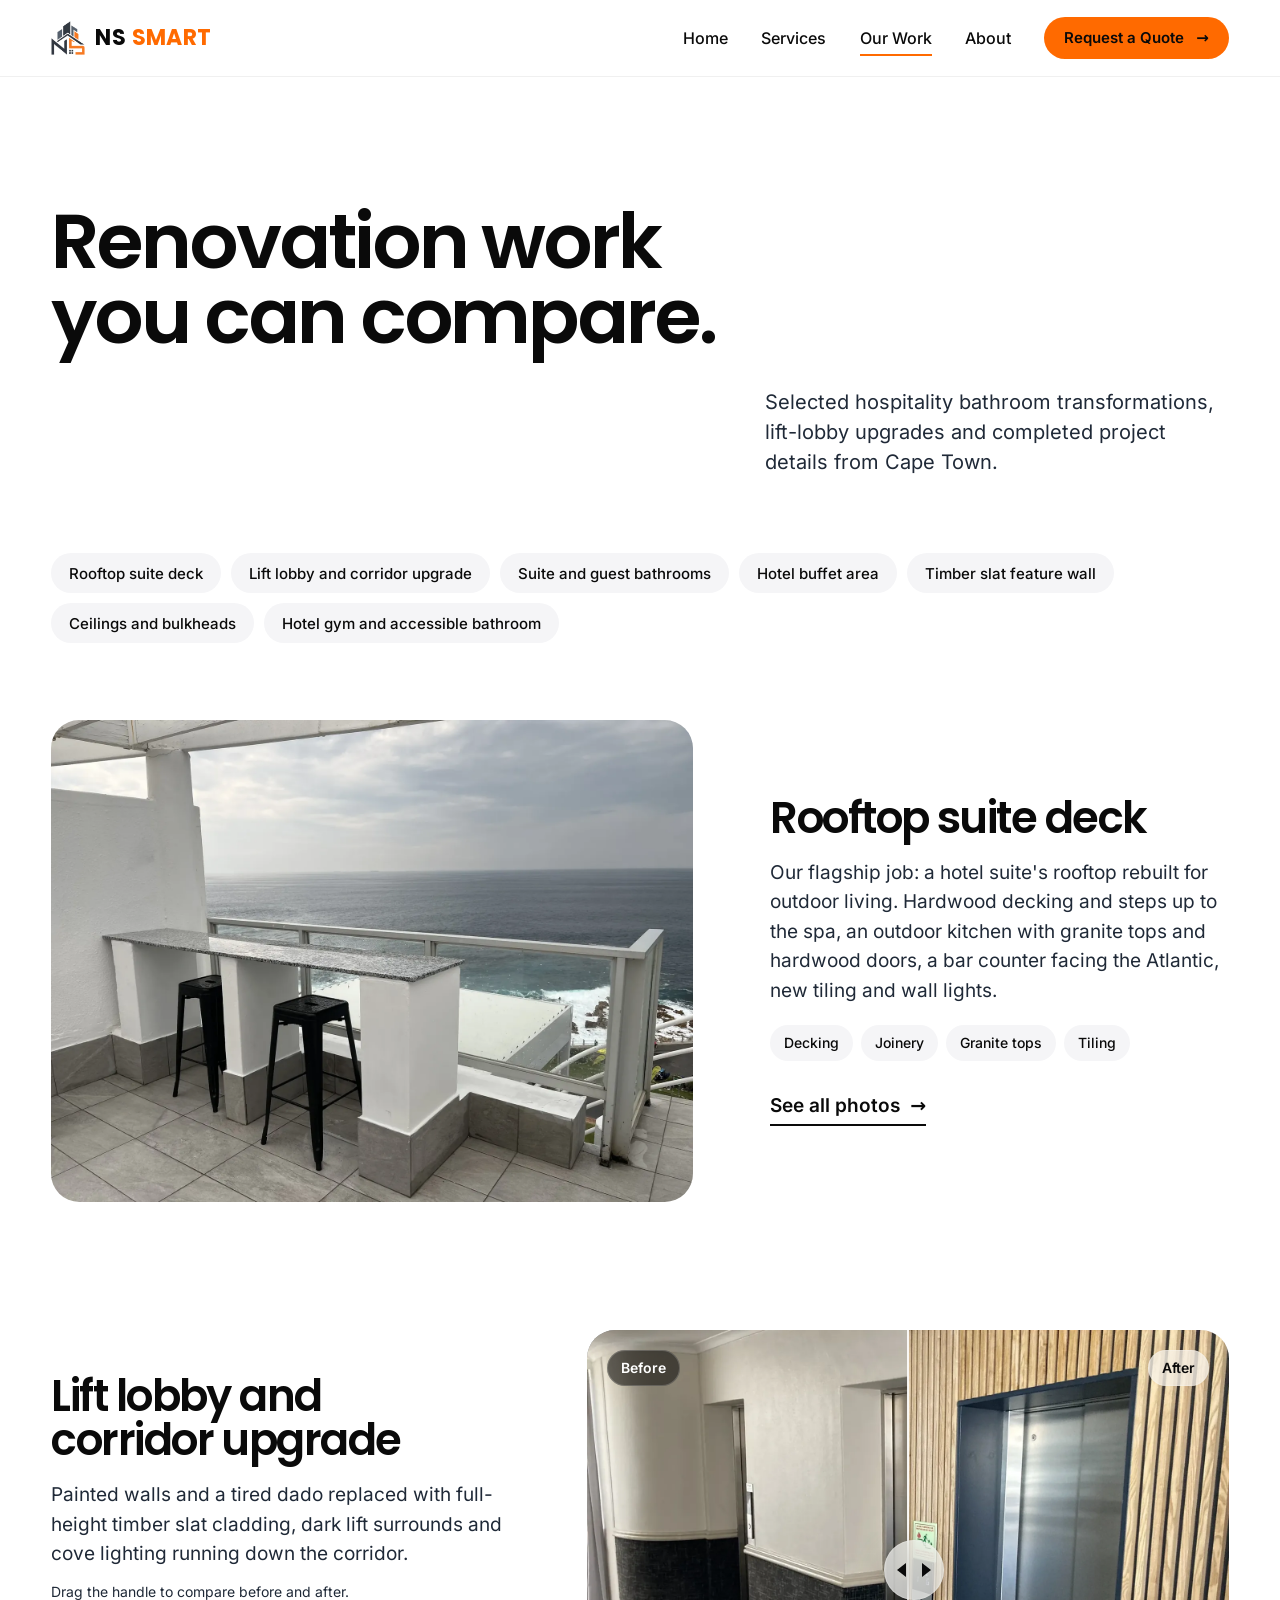
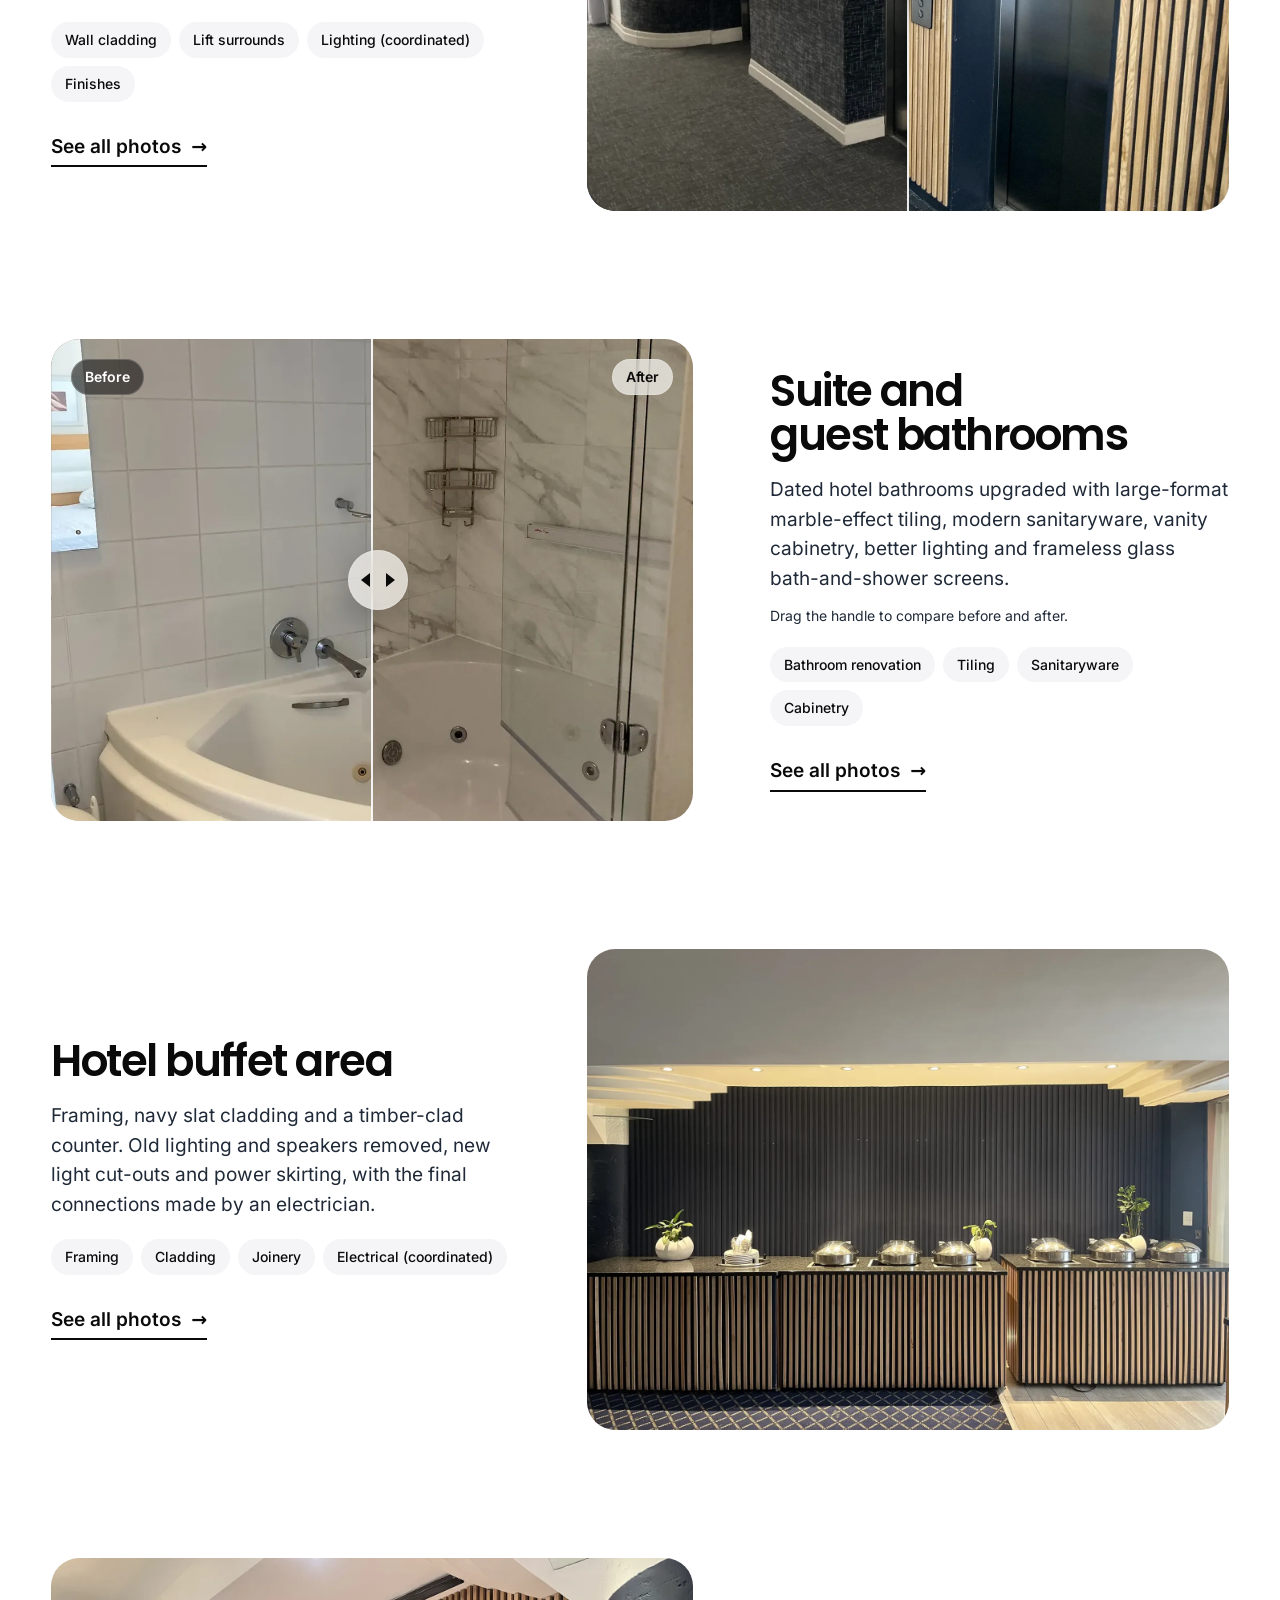
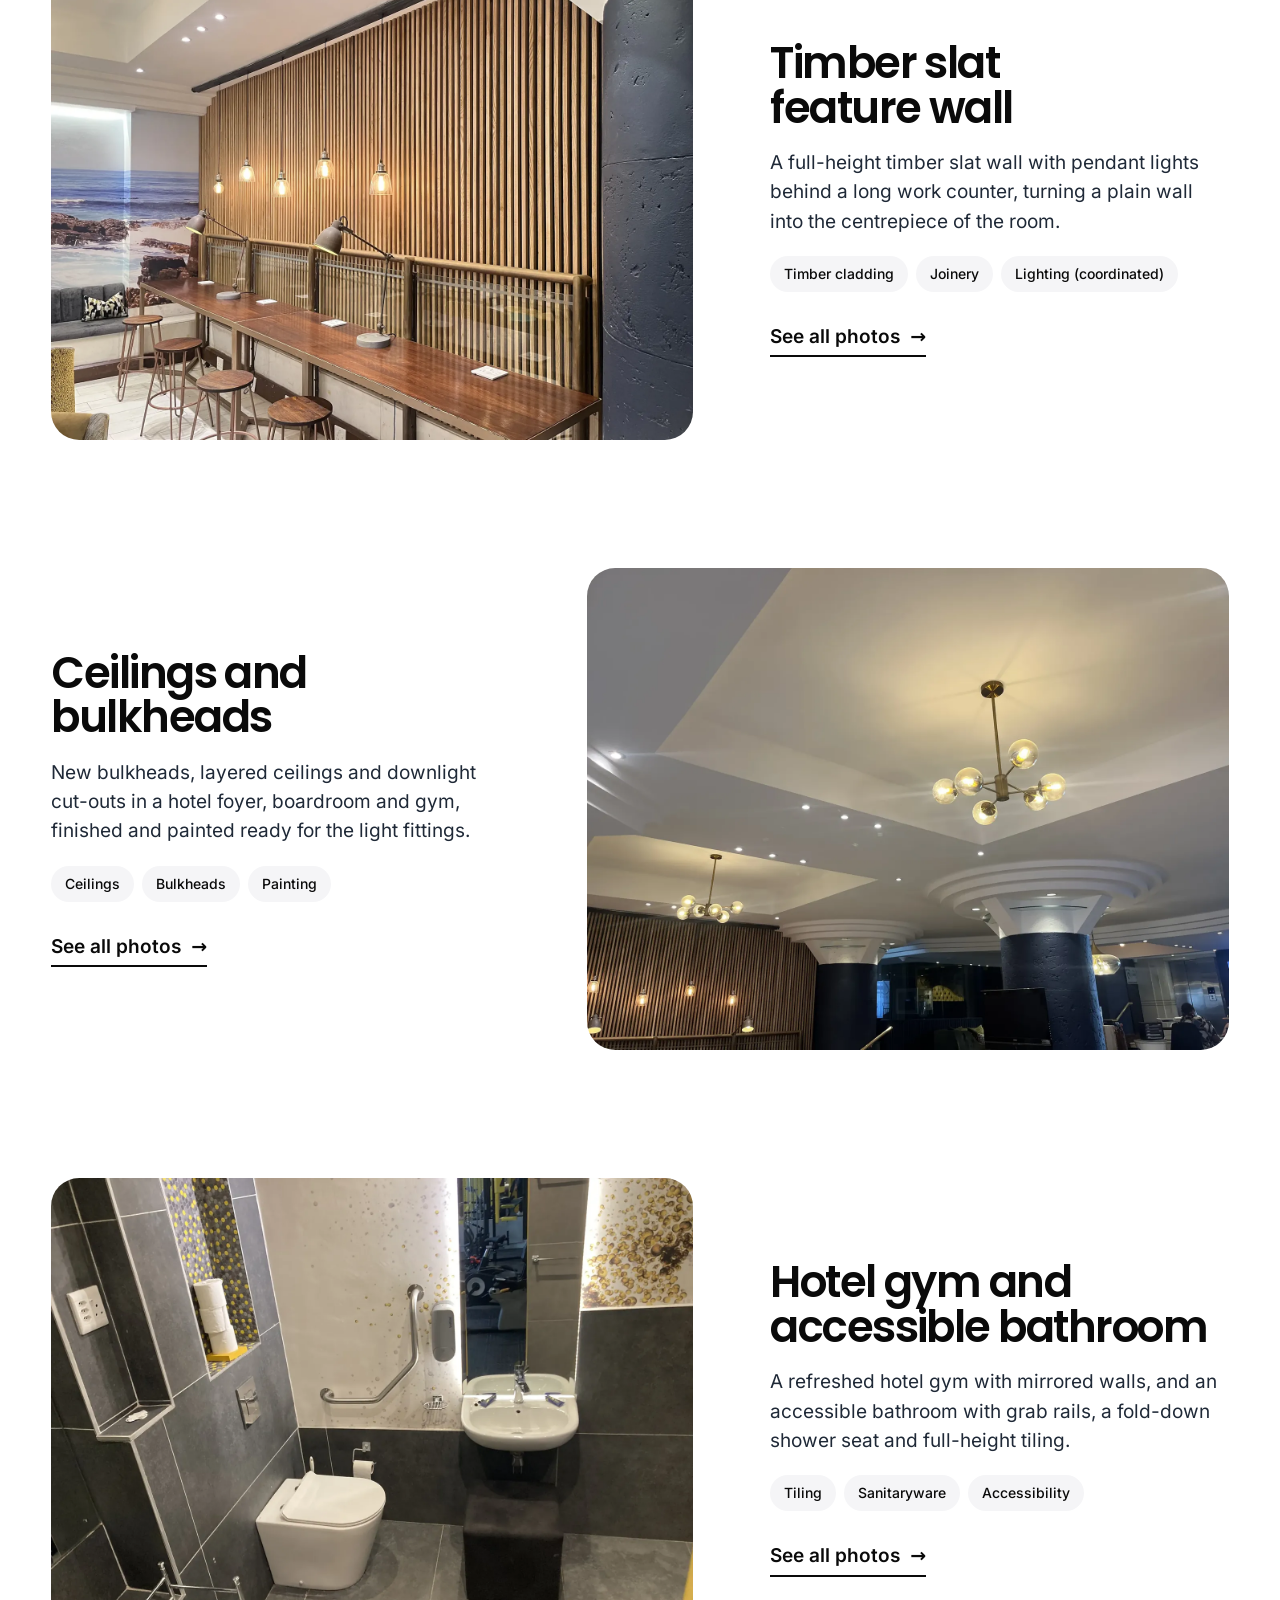
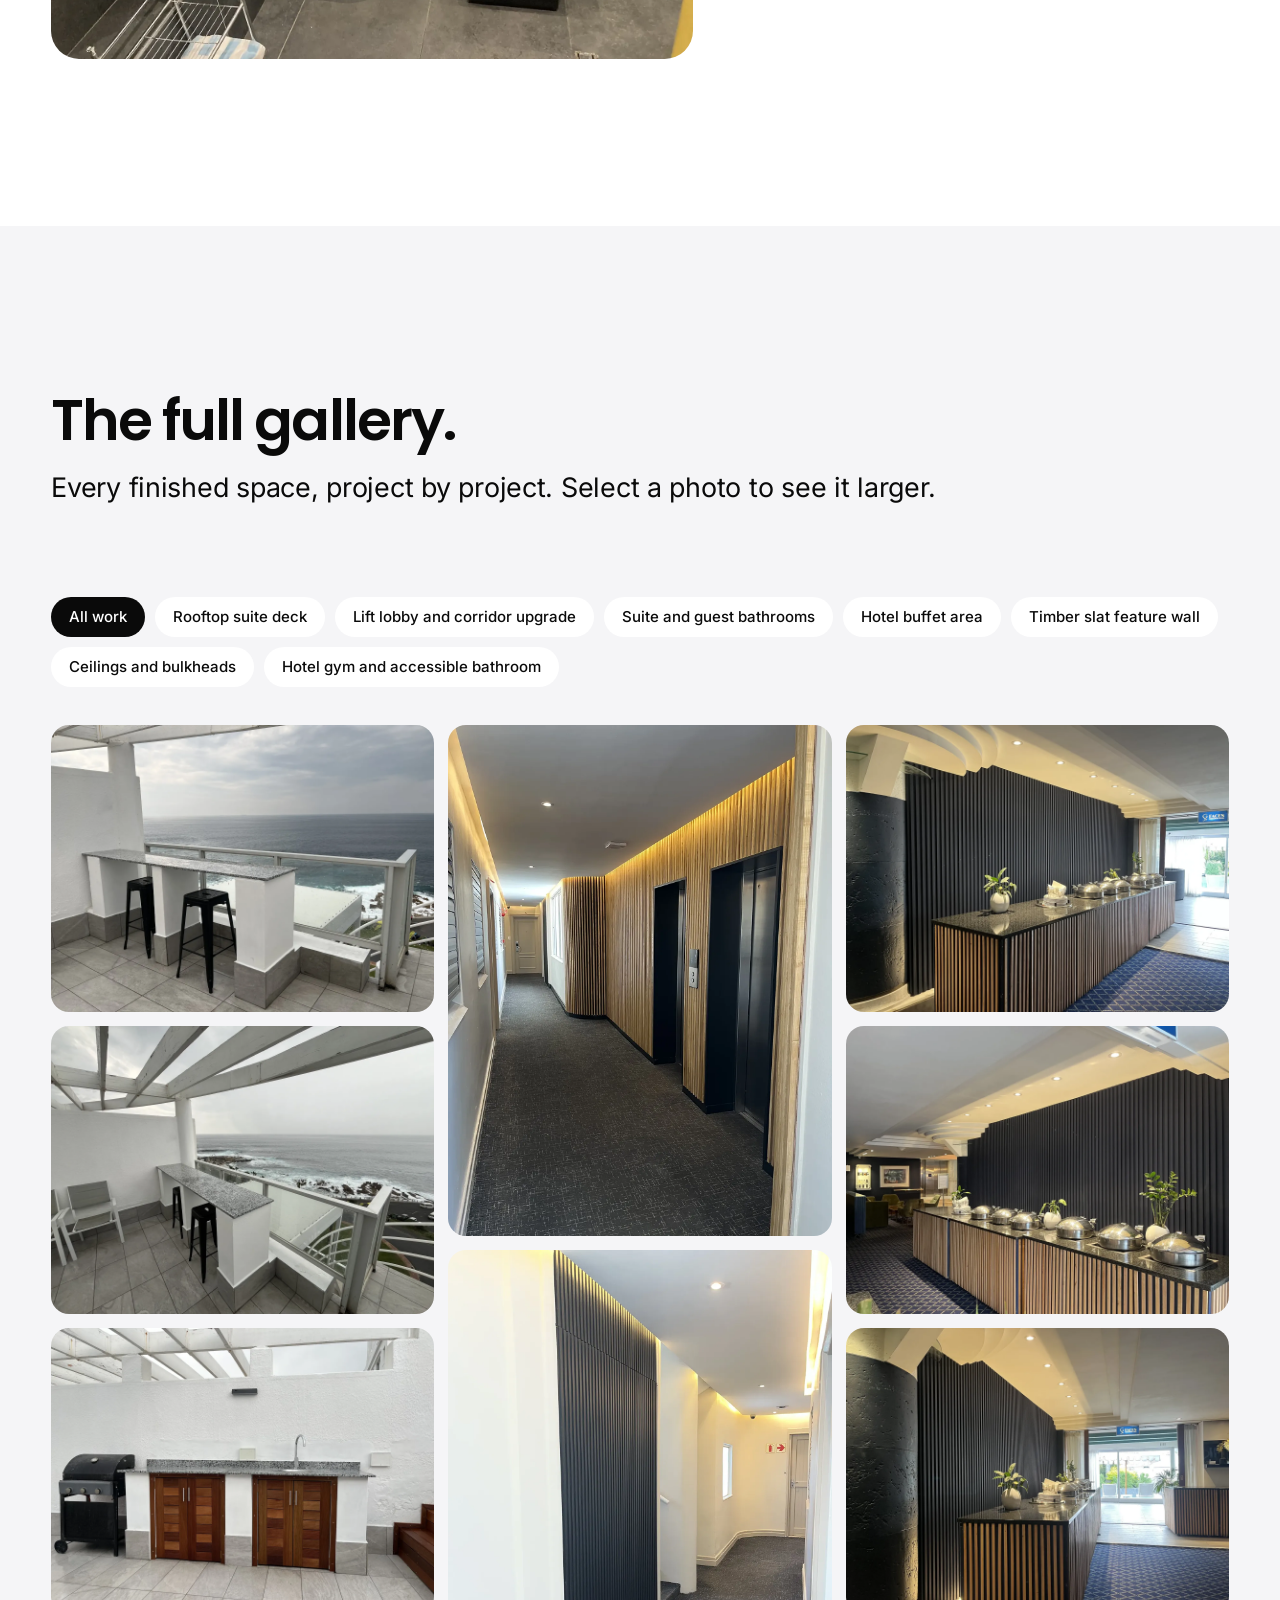
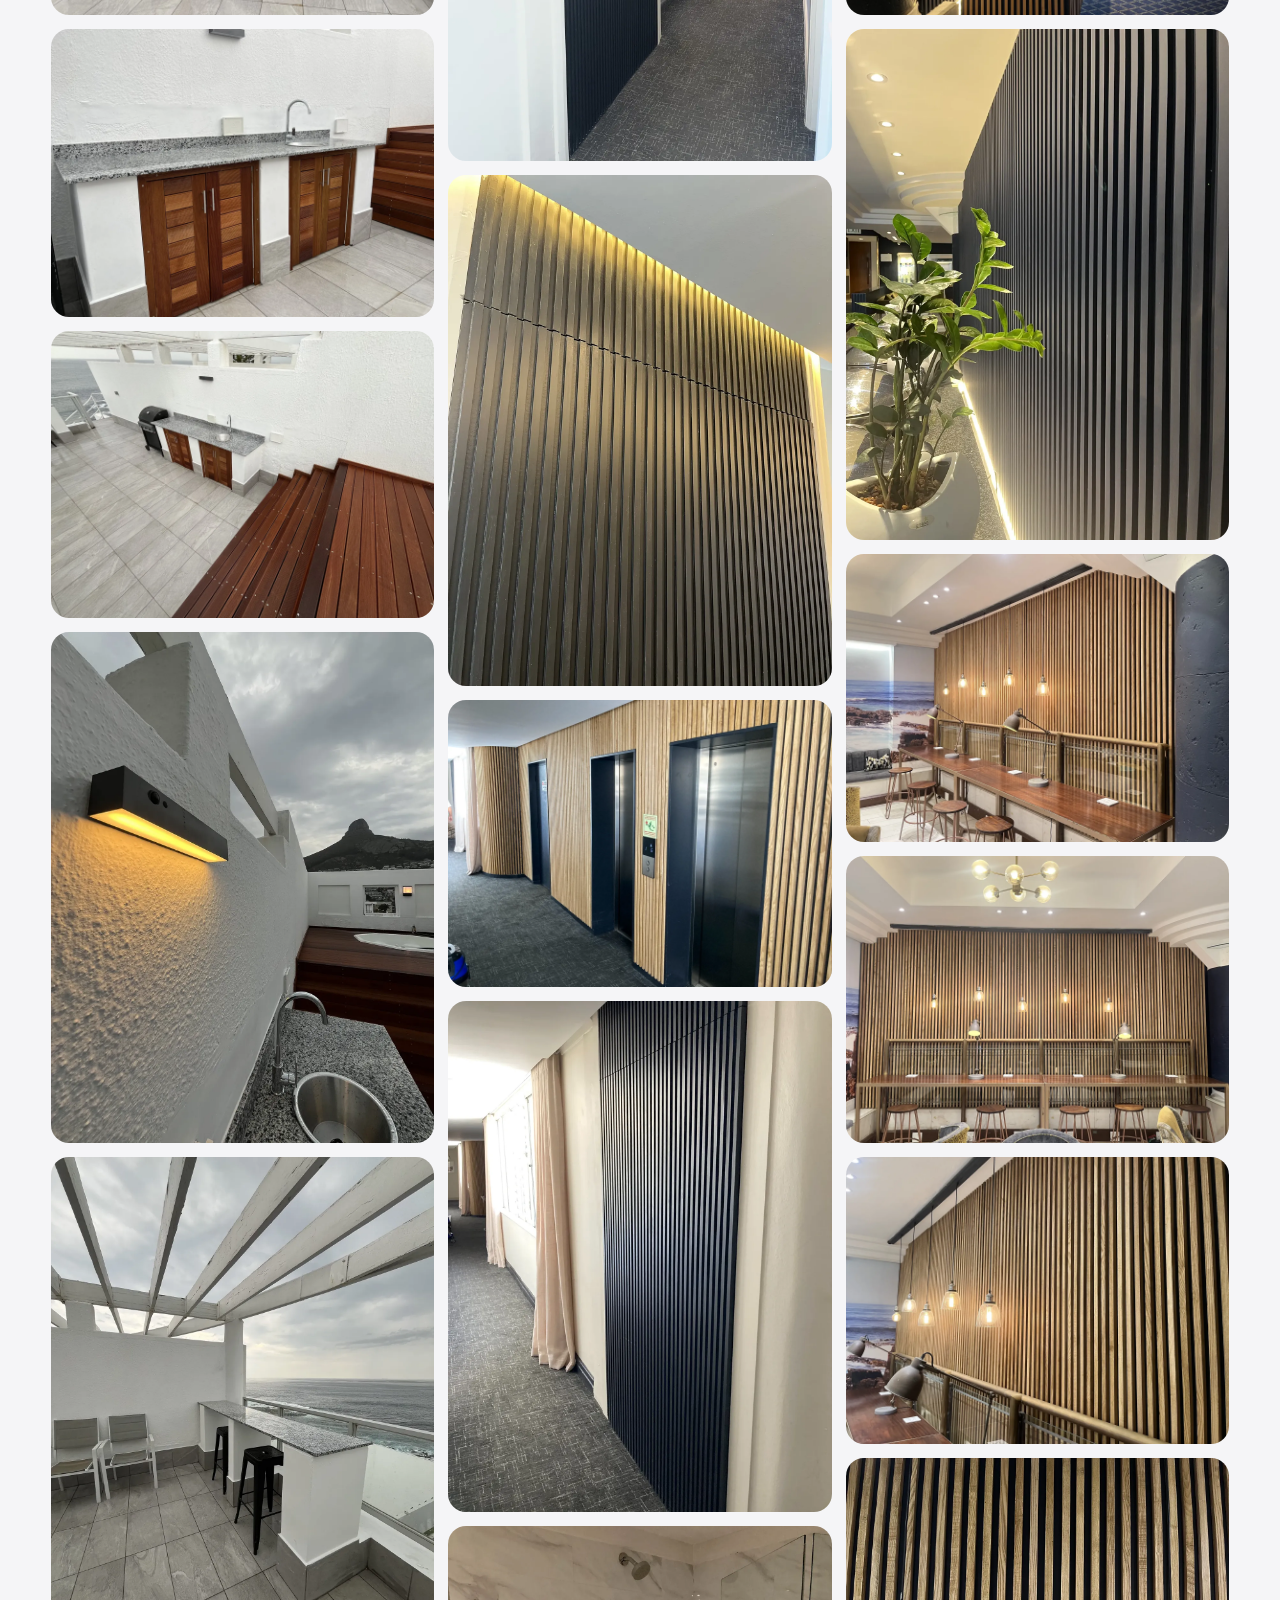
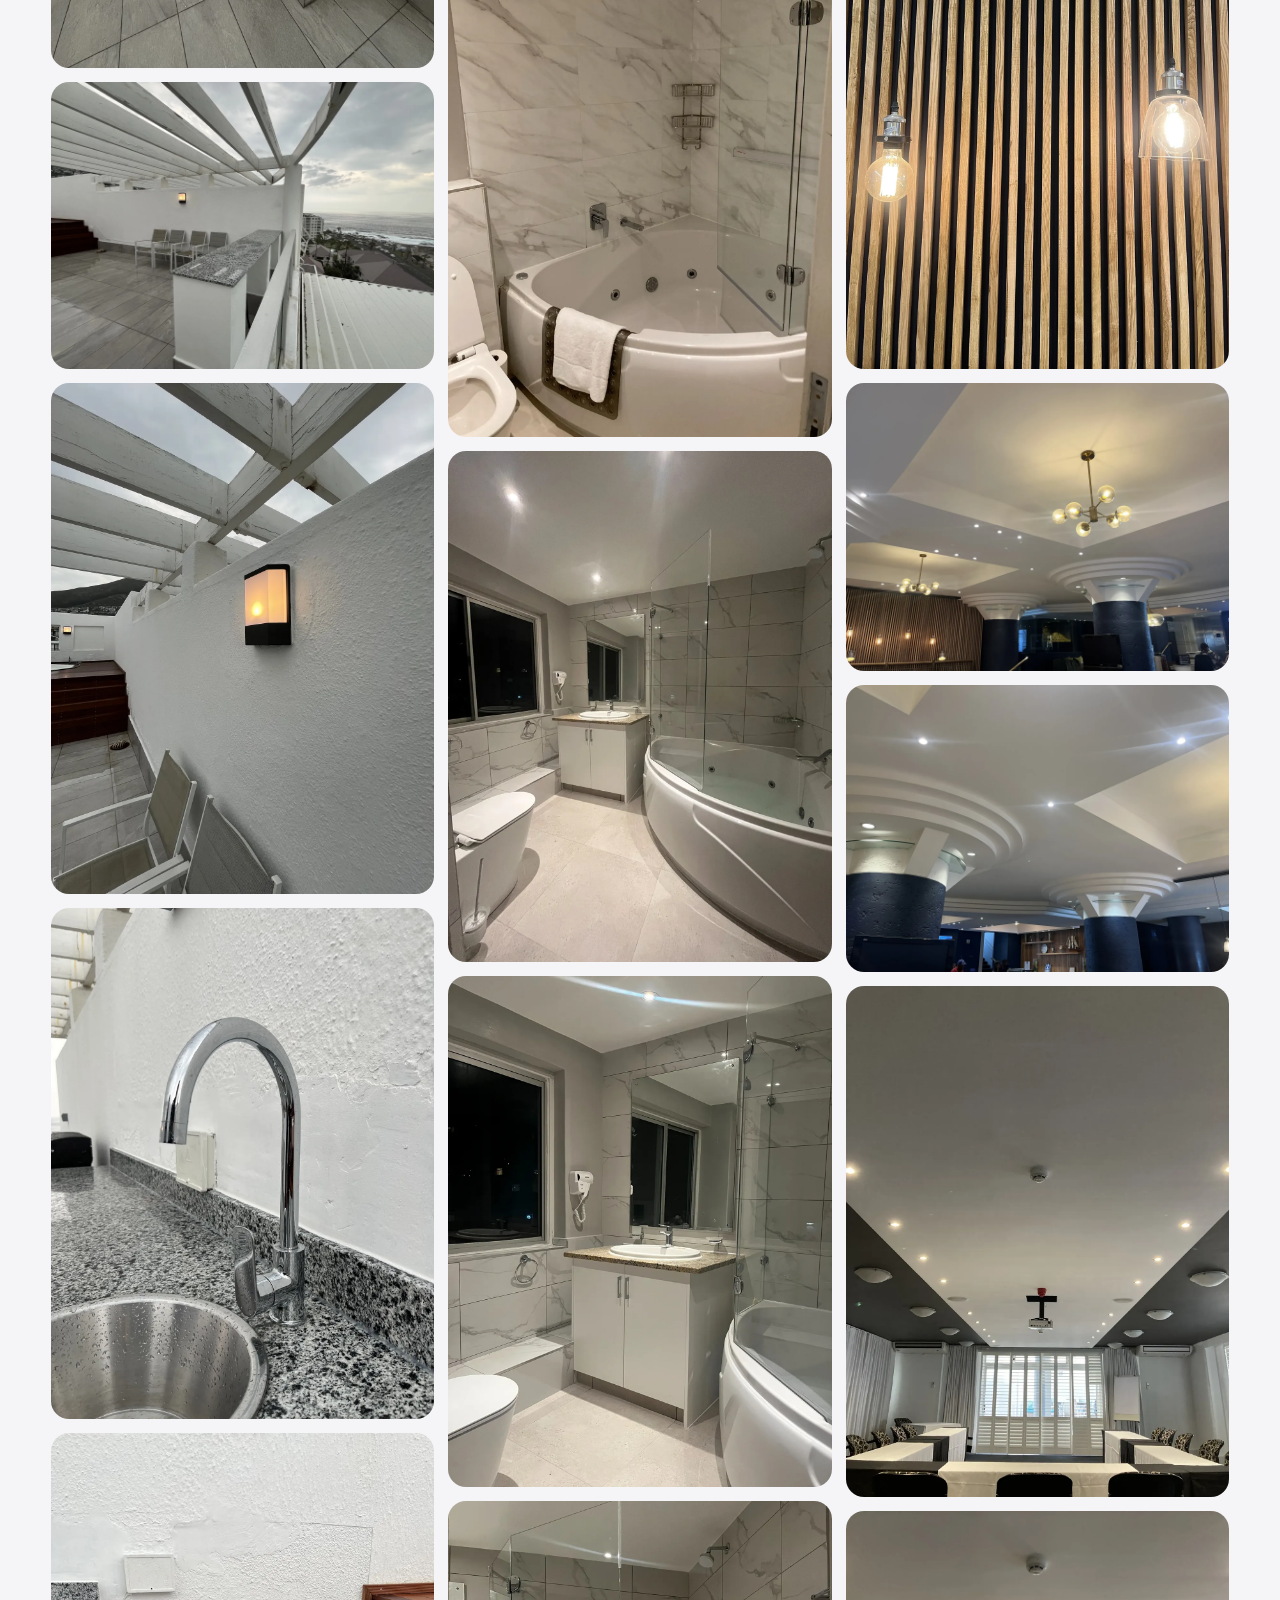
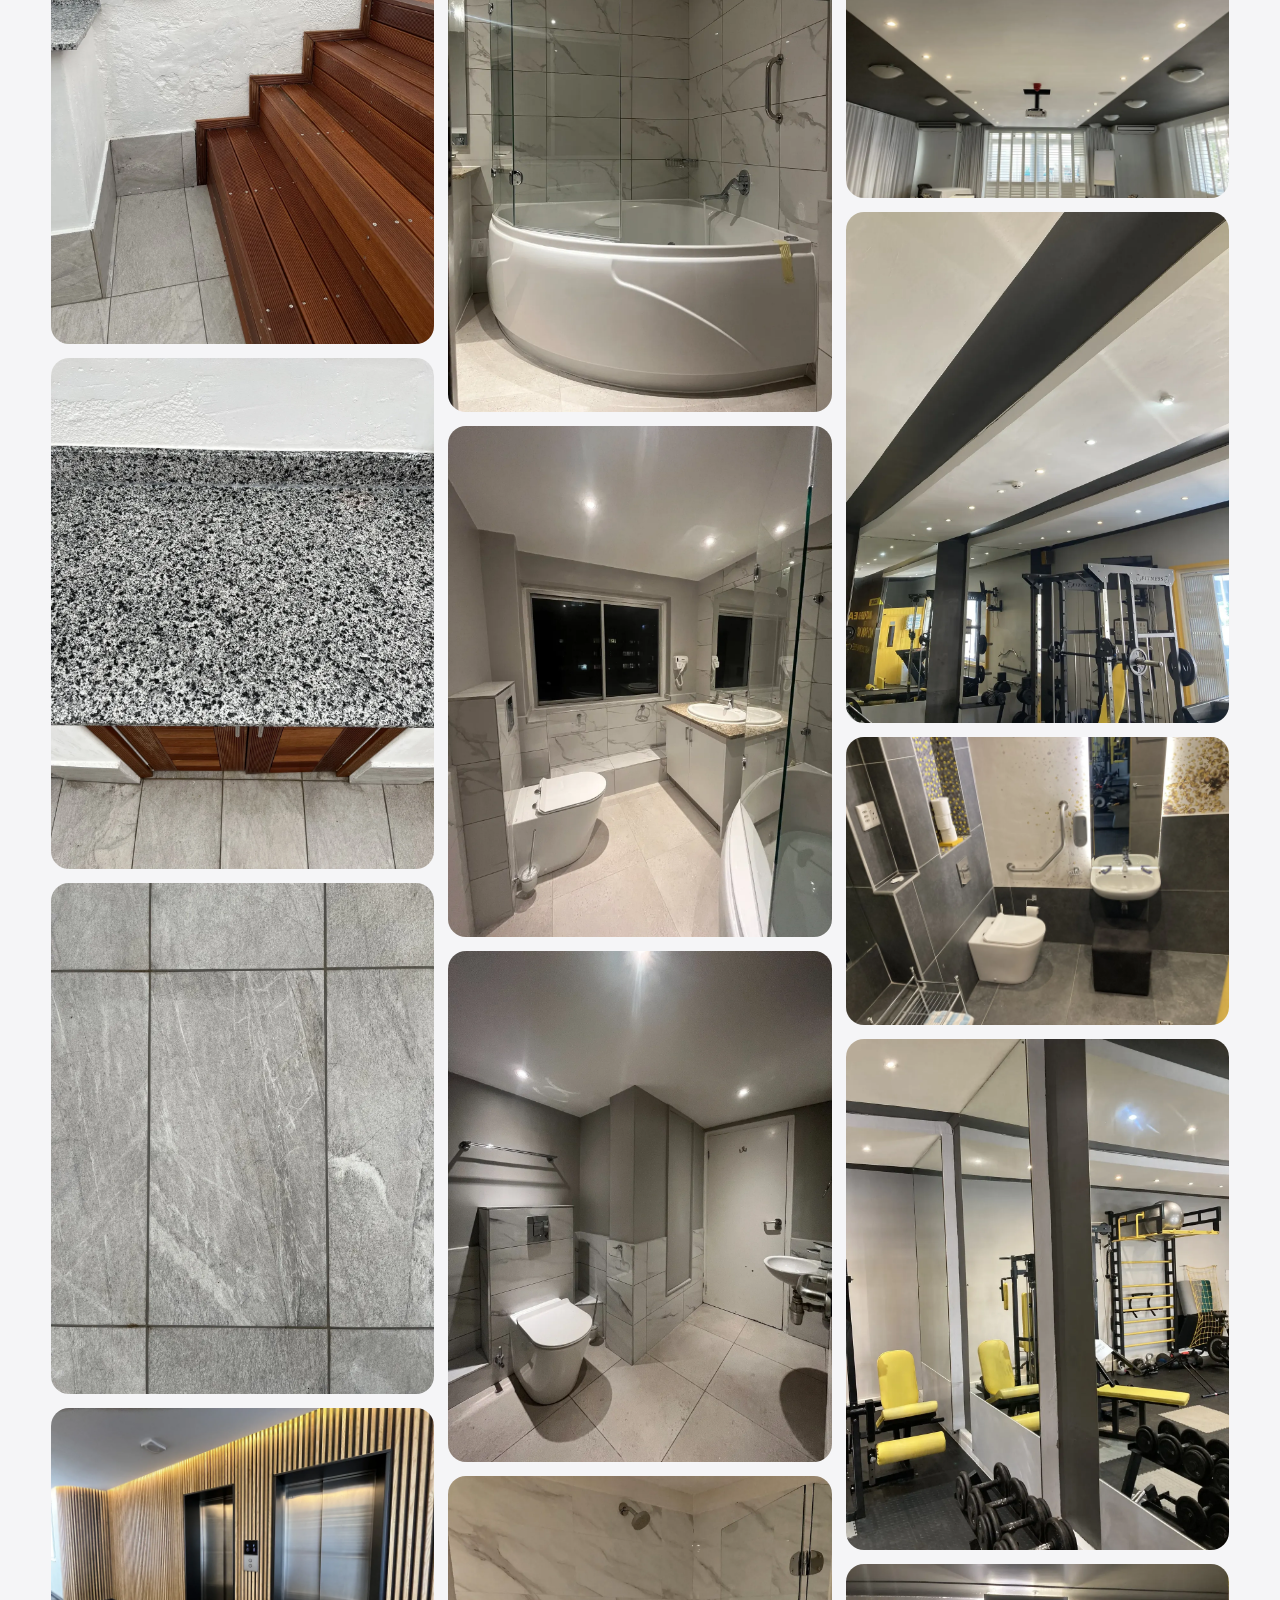
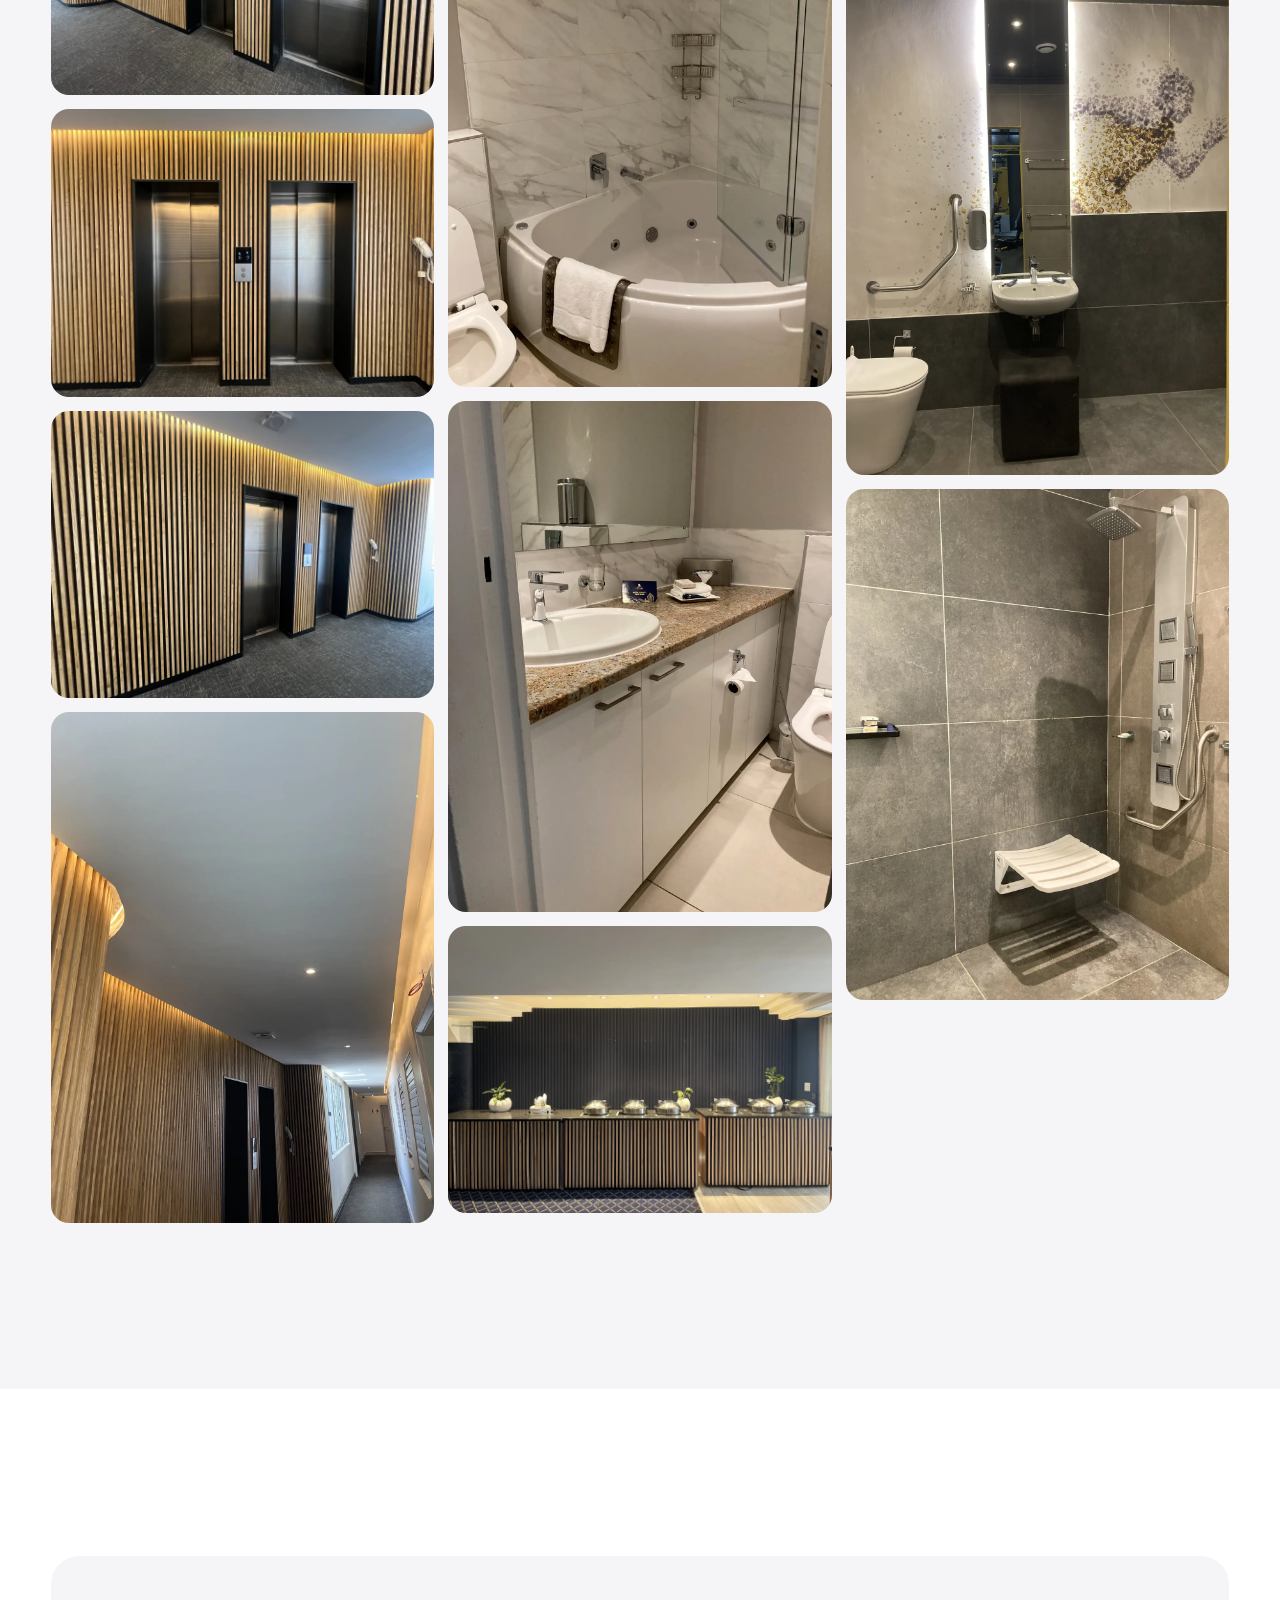
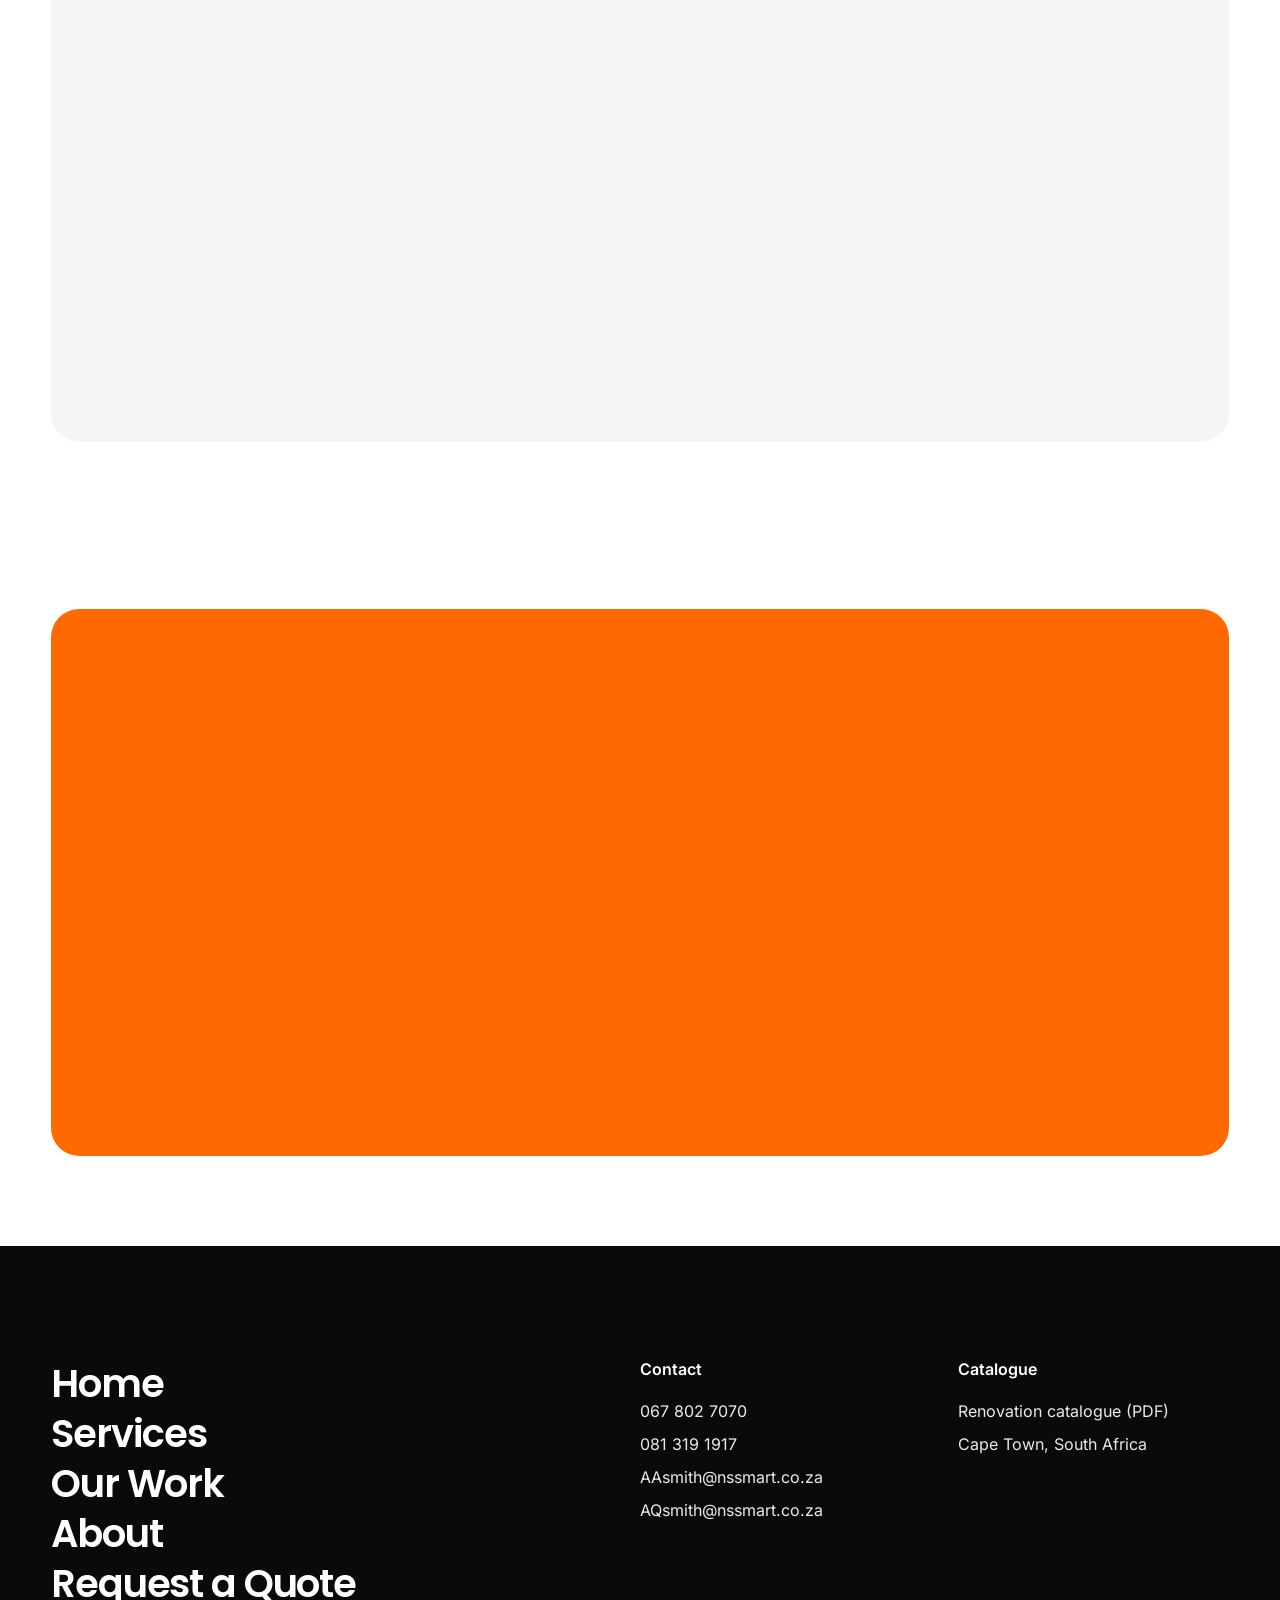
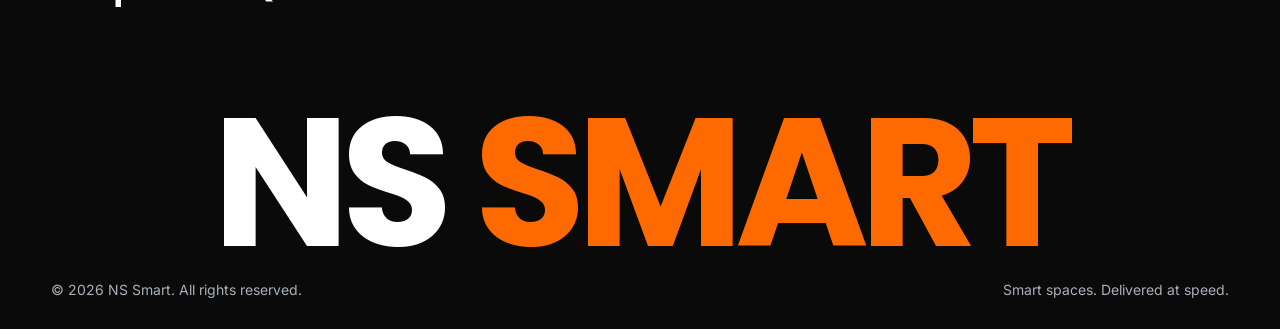
==== projects.html @ b7a70a0b "Redesign the site's visual layer (light, glassy, premium) Start from the live nssmart.co.za files an" ====
<!DOCTYPE html>
<html lang="en">
<head>
  <meta charset="UTF-8">
  <meta name="viewport" content="width=device-width, initial-scale=1.0">
  <meta name="description" content="View selected NS Smart hospitality renovation projects in Cape Town, including bathroom before-and-after transformations and hotel common-area upgrades.">
  <meta name="robots" content="index, follow, max-image-preview:large">
  <title>Our Renovation Work | NS Smart Cape Town</title>
  <link rel="canonical" href="https://nssmart.co.za/projects.html">
  <link rel="icon" type="image/png" href="/favicon.png">
  <link rel="apple-touch-icon" href="/favicon.png">
  <meta property="og:type" content="website">
  <meta property="og:site_name" content="NS Smart">
  <meta property="og:title" content="Our Renovation Work | NS Smart Cape Town">
  <meta property="og:description" content="View selected NS Smart hospitality renovation projects in Cape Town, including bathroom before-and-after transformations and hotel common-area upgrades.">
  <meta property="og:url" content="https://nssmart.co.za/projects.html">
  <meta property="og:image" content="https://nssmart.co.za/assets/images/projects/bathroom-gallery/completed-05.webp">
  <meta name="theme-color" content="#0A0A0A">

  <!-- Fonts load early so headings do not jump -->
  <link rel="preload" href="assets/fonts/poppins-600.woff2" as="font" type="font/woff2" crossorigin>
  <link rel="preload" href="assets/fonts/inter-variable.woff2" as="font" type="font/woff2" crossorigin>

  <!-- Stylesheets: shared first, then this page's own -->
  <link rel="stylesheet" href="assets/css/base.css">
  <link rel="stylesheet" href="assets/css/layout.css">
  <link rel="stylesheet" href="assets/css/components.css">
  <link rel="stylesheet" href="assets/css/pages/projects.css">
</head>
<body>
<a class="skip-link" href="#main-content">Skip to main content</a>

<!-- ===================== Site header and navigation ===================== -->
<header class="site-header">
  <div class="site-header__inner">
    <a class="wordmark" href="index.html" aria-label="NS Smart home"><img class="wordmark__mark" src="assets/images/brand/logo-mark.webp" width="126" height="128" alt=""><span class="wordmark__text">NS <span>SMART</span></span></a>
    <button class="nav-toggle" type="button" data-nav-toggle aria-expanded="false" aria-controls="main-navigation">
      <span class="nav-toggle__label">Menu</span>
      <span class="nav-toggle__lines" aria-hidden="true"></span>
    </button>
    <nav class="main-nav" id="main-navigation" data-main-nav aria-label="Primary navigation">
      <a href="index.html">Home</a>
      <a href="services.html">Services</a>
      <a href="projects.html" aria-current="page">Our Work</a>
      <a href="about.html">About</a>
      <a class="button button--primary main-nav__cta" href="quotation.html">Request a Quote</a>
    </nav>
  </div>
</header>

<main id="main-content">

  <!-- ===================== Page hero ===================== -->
  <section class="page-hero" aria-labelledby="page-title">
    <div class="container page-hero__text">
      <h1 id="page-title">Renovation work you can compare.</h1>
      <p>Selected hospitality bathroom transformations, lift-lobby upgrades and completed project details from Cape Town.</p>
    </div>
    <nav class="container jump-links" aria-label="Projects on this page">
      <ul role="list"><li><a class="chip" href="#room-803-deck">Rooftop suite deck</a></li><li><a class="chip" href="#lift-lobby">Lift lobby and corridor upgrade</a></li><li><a class="chip" href="#bathrooms">Suite and guest bathrooms</a></li><li><a class="chip" href="#buffet-cladding">Hotel buffet area</a></li><li><a class="chip" href="#timber-slat-wall">Timber slat feature wall</a></li><li><a class="chip" href="#ceilings">Ceilings and bulkheads</a></li><li><a class="chip" href="#gym">Hotel gym and accessible bathroom</a></li></ul>
    </nav>
  </section>

  <!-- ===================== Projects =====================
       One row per project, alternating: photo left / info right, then
       photo right / info left. Rows with a before/after pair use the
       comparison slider (slider.js) in place of the photo.
       TO CHANGE A PROJECT PHOTO: edit the src of the <img> in its row.
       TO ADD A PROJECT: copy a whole <article class="project"> block. -->
  <section class="projects" aria-label="Our projects">
    <article class="project" id="room-803-deck" aria-labelledby="room-803-deck-title" data-reveal>
      <figure class="project__media">
        <img src="assets/images/projects/room-803-deck/01.webp" loading="lazy" alt="Rooftop bar counter with stools, looking out over the Atlantic">
      </figure>
      <div class="project__info">
        <h2 id="room-803-deck-title">Rooftop suite deck</h2>
        <p>Our flagship job: a hotel suite's rooftop rebuilt for outdoor living. Hardwood decking and steps up to the spa, an outdoor kitchen with granite tops and hardwood doors, a bar counter facing the Atlantic, new tiling and wall lights.</p>
        <ul class="tags" role="list"><li>Decking</li><li>Joinery</li><li>Granite tops</li><li>Tiling</li></ul>
        <a class="text-link" href="#gallery" data-filter-link="room-803-deck">See all photos</a>
      </div>
    </article>
    <article class="project project--flip" id="lift-lobby" aria-labelledby="lift-lobby-title" data-reveal>
      <div class="project__media compare" data-compare>
        <img class="compare__img" src="assets/images/projects/lift-lobby/after-02.webp" loading="lazy" alt="Lift lobby after: timber slat cladding and dark lift surrounds">
        <div class="compare__before">
          <img class="compare__img" src="assets/images/projects/lift-lobby/before-01.webp" loading="lazy" alt="Lift lobby before: painted walls and a dark dado">
        </div>
        <span class="compare__label compare__label--before" aria-hidden="true">Before</span>
        <span class="compare__label compare__label--after" aria-hidden="true">After</span>
        <div class="compare__handle" data-compare-handle role="slider" tabindex="0" aria-label="Compare before and after" aria-valuemin="0" aria-valuemax="100" aria-valuenow="50">
          <span class="compare__knob" aria-hidden="true"></span>
        </div>
      </div>
      <div class="project__info">
        <h2 id="lift-lobby-title">Lift lobby and corridor upgrade</h2>
        <p>Painted walls and a tired dado replaced with full-height timber slat cladding, dark lift surrounds and cove lighting running down the corridor.</p>
        <p class="project__hint">Drag the handle to compare before and after.</p>
        <ul class="tags" role="list"><li>Wall cladding</li><li>Lift surrounds</li><li>Lighting (coordinated)</li><li>Finishes</li></ul>
        <a class="text-link" href="#gallery" data-filter-link="lift-lobby">See all photos</a>
      </div>
    </article>
    <article class="project" id="bathrooms" aria-labelledby="bathrooms-title" data-reveal>
      <div class="project__media compare" data-compare>
        <img class="compare__img" src="assets/images/projects/suite-bathroom/after-02.webp" loading="lazy" alt="Bathroom after: marble-effect tiles and a glass screen over the bath">
        <div class="compare__before">
          <img class="compare__img" src="assets/images/projects/suite-bathroom/before-02.webp" loading="lazy" alt="Bathroom before: small white tiles and an old corner bath">
        </div>
        <span class="compare__label compare__label--before" aria-hidden="true">Before</span>
        <span class="compare__label compare__label--after" aria-hidden="true">After</span>
        <div class="compare__handle" data-compare-handle role="slider" tabindex="0" aria-label="Compare before and after" aria-valuemin="0" aria-valuemax="100" aria-valuenow="50">
          <span class="compare__knob" aria-hidden="true"></span>
        </div>
      </div>
      <div class="project__info">
        <h2 id="bathrooms-title">Suite and guest bathrooms</h2>
        <p>Dated hotel bathrooms upgraded with large-format marble-effect tiling, modern sanitaryware, vanity cabinetry, better lighting and frameless glass bath-and-shower screens.</p>
        <p class="project__hint">Drag the handle to compare before and after.</p>
        <ul class="tags" role="list"><li>Bathroom renovation</li><li>Tiling</li><li>Sanitaryware</li><li>Cabinetry</li></ul>
        <a class="text-link" href="#gallery" data-filter-link="bathrooms">See all photos</a>
      </div>
    </article>
    <article class="project project--flip" id="buffet-cladding" aria-labelledby="buffet-cladding-title" data-reveal>
      <figure class="project__media">
        <img src="assets/images/projects/buffet-cladding/03.webp" loading="lazy" alt="Buffet counter in front of a navy slat-clad wall">
      </figure>
      <div class="project__info">
        <h2 id="buffet-cladding-title">Hotel buffet area</h2>
        <p>Framing, navy slat cladding and a timber-clad counter. Old lighting and speakers removed, new light cut-outs and power skirting, with the final connections made by an electrician.</p>
        <ul class="tags" role="list"><li>Framing</li><li>Cladding</li><li>Joinery</li><li>Electrical (coordinated)</li></ul>
        <a class="text-link" href="#gallery" data-filter-link="buffet-cladding">See all photos</a>
      </div>
    </article>
    <article class="project" id="timber-slat-wall" aria-labelledby="timber-slat-wall-title" data-reveal>
      <figure class="project__media">
        <img src="assets/images/projects/timber-slat-wall/01.webp" loading="lazy" alt="Timber slat wall with pendant lights over a long work counter">
      </figure>
      <div class="project__info">
        <h2 id="timber-slat-wall-title">Timber slat feature wall</h2>
        <p>A full-height timber slat wall with pendant lights behind a long work counter, turning a plain wall into the centrepiece of the room.</p>
        <ul class="tags" role="list"><li>Timber cladding</li><li>Joinery</li><li>Lighting (coordinated)</li></ul>
        <a class="text-link" href="#gallery" data-filter-link="timber-slat-wall">See all photos</a>
      </div>
    </article>
    <article class="project project--flip" id="ceilings" aria-labelledby="ceilings-title" data-reveal>
      <figure class="project__media">
        <img src="assets/images/projects/ceilings-foyer/04.webp" loading="lazy" alt="Hotel foyer with new bulkheads, downlights and a brass pendant">
      </figure>
      <div class="project__info">
        <h2 id="ceilings-title">Ceilings and bulkheads</h2>
        <p>New bulkheads, layered ceilings and downlight cut-outs in a hotel foyer, boardroom and gym, finished and painted ready for the light fittings.</p>
        <ul class="tags" role="list"><li>Ceilings</li><li>Bulkheads</li><li>Painting</li></ul>
        <a class="text-link" href="#gallery" data-filter-link="ceilings">See all photos</a>
      </div>
    </article>
    <article class="project" id="gym" aria-labelledby="gym-title" data-reveal>
      <figure class="project__media">
        <img src="assets/images/projects/gym/02.webp" loading="lazy" alt="Hotel gym with mirrored walls and new equipment">
      </figure>
      <div class="project__info">
        <h2 id="gym-title">Hotel gym and accessible bathroom</h2>
        <p>A refreshed hotel gym with mirrored walls, and an accessible bathroom with grab rails, a fold-down shower seat and full-height tiling.</p>
        <ul class="tags" role="list"><li>Tiling</li><li>Sanitaryware</li><li>Accessibility</li></ul>
        <a class="text-link" href="#gallery" data-filter-link="gym">See all photos</a>
      </div>
    </article>
  </section>

  <!-- ===================== Full gallery =====================
       Every finished photo. The buttons on top filter by project; click a
       photo to see it large, then use the arrows or swipe (main.js).
       TO ADD A PHOTO: copy one line and change src, alt and data-project
       (data-project must match one of the filter buttons' data-filter). -->
  <section class="section section--paper" id="gallery" aria-labelledby="gallery-title">
    <div class="container">
      <div class="section-intro" data-reveal>
        <h2 id="gallery-title">The full gallery.</h2>
        <p class="lead">Every finished space, project by project. Select a photo to see it larger.</p>
      </div>
      <div class="chips" role="group" aria-label="Filter photos by project" data-gallery-filters>
        <button class="chip" type="button" data-filter="all" aria-pressed="true">All work</button>
        <button class="chip" type="button" data-filter="room-803-deck" aria-pressed="false">Rooftop suite deck</button>
        <button class="chip" type="button" data-filter="lift-lobby" aria-pressed="false">Lift lobby and corridor upgrade</button>
        <button class="chip" type="button" data-filter="bathrooms" aria-pressed="false">Suite and guest bathrooms</button>
        <button class="chip" type="button" data-filter="buffet-cladding" aria-pressed="false">Hotel buffet area</button>
        <button class="chip" type="button" data-filter="timber-slat-wall" aria-pressed="false">Timber slat feature wall</button>
        <button class="chip" type="button" data-filter="ceilings" aria-pressed="false">Ceilings and bulkheads</button>
        <button class="chip" type="button" data-filter="gym" aria-pressed="false">Hotel gym and accessible bathroom</button>
      </div>
      <div class="gallery" data-gallery>
        <button class="gallery__item" type="button" data-project="room-803-deck"><img src="assets/images/projects/room-803-deck/01.webp" loading="lazy" alt="Rooftop bar counter facing the Atlantic"></button>
        <button class="gallery__item" type="button" data-project="room-803-deck"><img src="assets/images/projects/room-803-deck/30.webp" loading="lazy" alt="Rooftop bar and seating above the rocks and sea"></button>
        <button class="gallery__item" type="button" data-project="room-803-deck"><img src="assets/images/projects/room-803-deck/15.webp" loading="lazy" alt="Outdoor kitchen with hardwood doors and a braai"></button>
        <button class="gallery__item" type="button" data-project="room-803-deck"><img src="assets/images/projects/room-803-deck/04.webp" loading="lazy" alt="Hardwood cupboard doors under a granite top"></button>
        <button class="gallery__item" type="button" data-project="room-803-deck"><img src="assets/images/projects/room-803-deck/06.webp" loading="lazy" alt="Hardwood deck steps beside the outdoor kitchen"></button>
        <button class="gallery__item" type="button" data-project="room-803-deck"><img src="assets/images/projects/room-803-deck/18.webp" loading="lazy" alt="Wall light and steel sink with Lion's Head behind"></button>
        <button class="gallery__item" type="button" data-project="room-803-deck"><img src="assets/images/projects/room-803-deck/13.webp" loading="lazy" alt="Bar counter and stools under the pergola"></button>
        <button class="gallery__item" type="button" data-project="room-803-deck"><img src="assets/images/projects/room-803-deck/16.webp" loading="lazy" alt="Pergola, seating and the sea view"></button>
        <button class="gallery__item" type="button" data-project="room-803-deck"><img src="assets/images/projects/room-803-deck/17.webp" loading="lazy" alt="Outdoor wall light on the rooftop"></button>
        <button class="gallery__item" type="button" data-project="room-803-deck"><img src="assets/images/projects/room-803-deck/19.webp" loading="lazy" alt="Steel sink and mixer in a granite top"></button>
        <button class="gallery__item" type="button" data-project="room-803-deck"><img src="assets/images/projects/room-803-deck/24.webp" loading="lazy" alt="Hardwood steps against white walls"></button>
        <button class="gallery__item" type="button" data-project="room-803-deck"><img src="assets/images/projects/room-803-deck/28.webp" loading="lazy" alt="Close-up of the granite worktop"></button>
        <button class="gallery__item" type="button" data-project="room-803-deck"><img src="assets/images/projects/room-803-deck/29.webp" loading="lazy" alt="Close-up of the floor tiles"></button>
        <button class="gallery__item" type="button" data-project="lift-lobby"><img src="assets/images/projects/9th-floor-lobby/09.webp" loading="lazy" alt="Lift lobby wrapped in timber slats with cove lighting"></button>
        <button class="gallery__item" type="button" data-project="lift-lobby"><img src="assets/images/projects/9th-floor-lobby/08.webp" loading="lazy" alt="Two lifts set into timber slat cladding"></button>
        <button class="gallery__item" type="button" data-project="lift-lobby"><img src="assets/images/projects/9th-floor-lobby/10.webp" loading="lazy" alt="Timber slats running from the lobby into the corridor"></button>
        <button class="gallery__item" type="button" data-project="lift-lobby"><img src="assets/images/projects/9th-floor-lobby/01.webp" loading="lazy" alt="Curved timber slat wall along the corridor"></button>
        <button class="gallery__item" type="button" data-project="lift-lobby"><img src="assets/images/projects/9th-floor-lobby/06.webp" loading="lazy" alt="Corridor with timber slats and cove lighting"></button>
        <button class="gallery__item" type="button" data-project="lift-lobby"><img src="assets/images/projects/9th-floor-lobby/05.webp" loading="lazy" alt="Dark slatted panel in a bright corridor"></button>
        <button class="gallery__item" type="button" data-project="lift-lobby"><img src="assets/images/projects/9th-floor-lobby/03.webp" loading="lazy" alt="Close-up of the slatted wall and cove light"></button>
        <button class="gallery__item" type="button" data-project="lift-lobby"><img src="assets/images/projects/lift-lobby/after-02.webp" loading="lazy" alt="Lift lobby with timber slats and dark lift surrounds"></button>
        <button class="gallery__item" type="button" data-project="lift-lobby"><img src="assets/images/projects/lift-lobby/after-01.webp" loading="lazy" alt="Corridor with navy slatted wall panels"></button>
        <button class="gallery__item" type="button" data-project="bathrooms"><img src="assets/images/projects/bathroom-gallery/completed-05.webp" loading="lazy" alt="Corner spa bath with a frameless glass screen"></button>
        <button class="gallery__item" type="button" data-project="bathrooms"><img src="assets/images/projects/bathroom-gallery/completed-02.webp" loading="lazy" alt="Bathroom with a vanity, window and spa bath"></button>
        <button class="gallery__item" type="button" data-project="bathrooms"><img src="assets/images/projects/bathroom-gallery/completed-01.webp" loading="lazy" alt="Bathroom with a window, vanity and glass screen"></button>
        <button class="gallery__item" type="button" data-project="bathrooms"><img src="assets/images/projects/bathroom-gallery/completed-03.webp" loading="lazy" alt="Spa bath behind a glass screen"></button>
        <button class="gallery__item" type="button" data-project="bathrooms"><img src="assets/images/projects/bathroom-gallery/completed-04.webp" loading="lazy" alt="Vanity with a stone top beside a glass screen"></button>
        <button class="gallery__item" type="button" data-project="bathrooms"><img src="assets/images/projects/bathroom-gallery/completed-06.webp" loading="lazy" alt="Accessible bathroom with a wall-hung toilet"></button>
        <button class="gallery__item" type="button" data-project="bathrooms"><img src="assets/images/projects/suite-bathroom/after-02.webp" loading="lazy" alt="Marble-effect tiles and a glass screen over the bath"></button>
        <button class="gallery__item" type="button" data-project="bathrooms"><img src="assets/images/projects/suite-bathroom/after-01.webp" loading="lazy" alt="Vanity with a stone top and fitted cupboards"></button>
        <button class="gallery__item" type="button" data-project="buffet-cladding"><img src="assets/images/projects/buffet-cladding/03.webp" loading="lazy" alt="Buffet counter in front of navy slat cladding"></button>
        <button class="gallery__item" type="button" data-project="buffet-cladding"><img src="assets/images/projects/buffet-cladding/01.webp" loading="lazy" alt="Buffet area with a timber-clad counter"></button>
        <button class="gallery__item" type="button" data-project="buffet-cladding"><img src="assets/images/projects/buffet-cladding/04.webp" loading="lazy" alt="Buffet counter running along the slat wall"></button>
        <button class="gallery__item" type="button" data-project="buffet-cladding"><img src="assets/images/projects/buffet-cladding/08.webp" loading="lazy" alt="Navy slat wall beside a textured column"></button>
        <button class="gallery__item" type="button" data-project="buffet-cladding"><img src="assets/images/projects/buffet-cladding/05.webp" loading="lazy" alt="Lit skirting under the navy slats"></button>
        <button class="gallery__item" type="button" data-project="timber-slat-wall"><img src="assets/images/projects/timber-slat-wall/01.webp" loading="lazy" alt="Timber slat wall with pendant lights over a counter"></button>
        <button class="gallery__item" type="button" data-project="timber-slat-wall"><img src="assets/images/projects/timber-slat-wall/02.webp" loading="lazy" alt="Work counter and stools in front of timber slats"></button>
        <button class="gallery__item" type="button" data-project="timber-slat-wall"><img src="assets/images/projects/timber-slat-wall/06.webp" loading="lazy" alt="Timber slat wall with hanging pendants"></button>
        <button class="gallery__item" type="button" data-project="timber-slat-wall"><img src="assets/images/projects/timber-slat-wall/04.webp" loading="lazy" alt="Close-up of the timber slats and a pendant light"></button>
        <button class="gallery__item" type="button" data-project="ceilings"><img src="assets/images/projects/ceilings-foyer/04.webp" loading="lazy" alt="Foyer with new bulkheads and a brass pendant"></button>
        <button class="gallery__item" type="button" data-project="ceilings"><img src="assets/images/projects/ceilings-foyer/03.webp" loading="lazy" alt="Layered foyer ceiling around round columns"></button>
        <button class="gallery__item" type="button" data-project="ceilings"><img src="assets/images/projects/ceilings/04.webp" loading="lazy" alt="Boardroom with a new ceiling and downlights"></button>
        <button class="gallery__item" type="button" data-project="ceilings"><img src="assets/images/projects/ceilings/05.webp" loading="lazy" alt="Boardroom ceiling with a dark bulkhead"></button>
        <button class="gallery__item" type="button" data-project="ceilings"><img src="assets/images/projects/ceilings/06.webp" loading="lazy" alt="Gym ceiling with a dark bulkhead"></button>
        <button class="gallery__item" type="button" data-project="gym"><img src="assets/images/projects/gym/02.webp" loading="lazy" alt="Hotel gym with mirrored walls"></button>
        <button class="gallery__item" type="button" data-project="gym"><img src="assets/images/projects/gym/06.webp" loading="lazy" alt="Gym equipment in front of mirrors"></button>
        <button class="gallery__item" type="button" data-project="gym"><img src="assets/images/projects/gym/01.webp" loading="lazy" alt="Accessible gym bathroom with grab rails"></button>
        <button class="gallery__item" type="button" data-project="gym"><img src="assets/images/projects/gym/08.webp" loading="lazy" alt="Accessible shower with a fold-down seat"></button>
      </div>
    </div>
  </section>

  <!-- ===================== Catalogue download =====================
       The PDF stays at the same address as the live site. -->
  <section class="section catalogue" aria-labelledby="catalogue-title">
    <div class="container">
      <div class="catalogue__panel" data-reveal>
        <div class="catalogue__text">
          <h2 id="catalogue-title">Download the renovation catalogue.</h2>
          <p>The current NS Smart portfolio as a client-ready PDF document.</p>
          <a class="button button--primary" href="NS_Smart_Renovation_Catalogue.pdf" target="_blank" rel="noopener">Open catalogue <span class="visually-hidden">(PDF, opens in a new tab)</span></a>
        </div>
        <div class="catalogue__pages" aria-hidden="true">
          <img src="assets/images/projects/room-803-deck/15.webp" alt="" loading="lazy">
          <img src="assets/images/projects/9th-floor-lobby/08.webp" alt="" loading="lazy">
          <img src="assets/images/projects/bathroom-gallery/completed-05.webp" alt="" loading="lazy">
        </div>
      </div>
    </div>
  </section>

  <!-- ===================== Call to action ===================== -->
  <section class="cta-band" aria-labelledby="cta-title">
    <div class="container cta-band__inner" data-reveal>
      <h2 id="cta-title">Planning your next hospitality project?</h2>
      <div>
        <p>Let NS Smart bring the space back into operation with quality workmanship and disciplined delivery.</p>
        <a class="button button--primary" href="quotation.html">Request a quotation</a>
      </div>
    </div>
  </section>
</main>

<!-- ===================== Image viewer (lightbox) =====================
     Opens when a gallery photo is clicked. Arrows, arrow keys or a swipe
     move through the photos currently shown by the filter (main.js). -->
<div class="lightbox" data-lightbox-modal aria-hidden="true" role="dialog" aria-modal="true" aria-label="Project image viewer">
  <button class="lightbox__close" type="button" data-lightbox-close>Close</button>
  <button class="lightbox__nav lightbox__nav--prev" type="button" data-lightbox-prev aria-label="Previous photo"></button>
  <figure class="lightbox__figure">
    <img src="" alt="" data-lightbox-image>
    <figcaption class="lightbox__caption" data-lightbox-caption></figcaption>
  </figure>
  <button class="lightbox__nav lightbox__nav--next" type="button" data-lightbox-next aria-label="Next photo"></button>
</div>

<!-- ===================== Floating contact button =====================
     Appears once you scroll past the first screen (main.js). -->
<a class="float-contact" href="quotation.html" data-float-contact>Request a quote</a>

<!-- ===================== Footer ===================== -->
<footer class="site-footer">
  <div class="container site-footer__grid">
    <nav class="site-footer__menu" aria-label="Footer">
      <a href="index.html">Home</a>
      <a href="services.html">Services</a>
      <a href="projects.html">Our Work</a>
      <a href="about.html">About</a>
      <a href="quotation.html">Request a Quote</a>
    </nav>
    <div class="site-footer__contact">
      <h2 class="site-footer__title">Contact</h2>
      <a href="tel:+27678027070">067 802 7070</a>
      <a href="tel:+27813191917">081 319 1917</a>
      <a href="mailto:AAsmith@nssmart.co.za">AAsmith@nssmart.co.za</a>
      <a href="mailto:AQsmith@nssmart.co.za">AQsmith@nssmart.co.za</a>
    </div>
    <div class="site-footer__contact">
      <h2 class="site-footer__title">Catalogue</h2>
      <a href="NS_Smart_Renovation_Catalogue.pdf" target="_blank" rel="noopener">Renovation catalogue (PDF)</a>
      <p>Cape Town, South Africa</p>
    </div>
  </div>
  <p class="site-footer__name" aria-hidden="true">NS <span>SMART</span></p>
  <div class="container site-footer__legal">
    <span>© <span data-year>2026</span> NS Smart. All rights reserved.</span>
    <span>Smart spaces. Delivered at speed.</span>
  </div>
</footer>

<!-- Scripts: each file does one job (see README) -->
<script src="assets/js/nav.js" defer></script>
<script src="assets/js/reveal.js" defer></script>
<script src="assets/js/slider.js" defer></script>
<script src="assets/js/main.js" defer></script>
</body>
</html>
---- assets/css/base.css ----
/* ==========================================================================
   NS SMART — base.css
   The foundation every page loads first:
     1. Brand fonts (self-hosted in assets/fonts/)
     2. Design tokens: colours, type sizes, spacing, motion
     3. A small reset
     4. Default type styles (headings, paragraphs, links)
   Change a colour or a size here and it changes across the whole site.
   ========================================================================== */

/* --- 1. Brand fonts -------------------------------------------------------
   Inter (body text) and Poppins (headings). Both are free under the SIL Open
   Font License; the licence files sit next to the fonts. */
@font-face {
  font-family: "Inter";
  src: url("../fonts/inter-variable.woff2") format("woff2");
  font-weight: 100 900;
  font-style: normal;
  font-display: swap;
}
@font-face {
  font-family: "Poppins";
  src: url("../fonts/poppins-500.woff2") format("woff2");
  font-weight: 500;
  font-display: swap;
}
@font-face {
  font-family: "Poppins";
  src: url("../fonts/poppins-600.woff2") format("woff2");
  font-weight: 600;
  font-display: swap;
}
@font-face {
  font-family: "Poppins";
  src: url("../fonts/poppins-700.woff2") format("woff2");
  font-weight: 700;
  font-display: swap;
}

/* --- 2. Design tokens ----------------------------------------------------- */
:root {
  /* Brand colours (do not change without the brand guide) */
  --black: #0A0A0A;
  --white: #FFFFFF;
  --orange: #FF6A00;   /* accent: buttons, the slider handle, focus rings */
  --slate: #1F2937;

  /* Supporting tones, all mixed from the brand colours */
  --paper: #F5F5F7;           /* a light, cool field one step off white */
  --ink: var(--black);        /* headings on light grounds */
  --text: var(--slate);       /* running text on light grounds */
  --text-on-dark: #E8EAED;    /* running text on black or slate */
  --muted-on-dark: #A9B0BA;   /* secondary notes on black or slate */
  --orange-deep: #E05E00;     /* orange, pressed */

  /* Type families */
  --font-body: "Inter", system-ui, -apple-system, "Segoe UI", Roboto, sans-serif;
  --font-display: "Poppins", "Inter", system-ui, sans-serif;

  /* Type scale: five sizes do all the work on every page */
  --size-display: clamp(2.2rem, 7.2vw, 7.25rem);  /* hero headline  */
  --size-heading: clamp(2rem, 4.4vw, 4.25rem);    /* section titles */
  --size-title: clamp(1.375rem, 2.1vw, 1.875rem); /* row titles, lead text */
  --size-body: clamp(1.0625rem, 0.3vw + 1rem, 1.1875rem); /* 17–19px */
  --size-small: 0.875rem;                         /* 14px notes     */

  /* Spacing */
  --gutter: clamp(1.25rem, 4vw, 3.5rem);          /* the page's outer margin */
  --section-gap: clamp(6rem, 13vw, 12rem);        /* space between sections */
  --max-width: 1440px;

  /* Soft corners (the Apple-style look) */
  --radius-lg: clamp(20px, 2.2vw, 32px);   /* big photos and panels */
  --radius: 18px;                          /* cards and smaller photos */
  --radius-pill: 999px;                    /* buttons, labels, controls */

  /* Frosted glass: a see-through tint plus a blur of what is behind it */
  --glass-dark: rgba(16, 16, 18, 0.58);
  --glass-light: rgba(255, 255, 255, 0.66);
  --glass-blur: saturate(180%) blur(22px);
  --glass-edge: inset 0 0 0 1px rgba(255, 255, 255, 0.18);  /* faint lit edge */

  /* Motion */
  --ease-out: cubic-bezier(0.16, 1, 0.3, 1);
  --ease-smooth: cubic-bezier(0.22, 1, 0.36, 1);   /* long, soft settle */
  --fast: 200ms;
  --slow: 900ms;

  --header-height: 76px;
}

/* --- 3. Reset ------------------------------------------------------------- */
*, *::before, *::after { box-sizing: border-box; }
html { -webkit-text-size-adjust: 100%; scroll-padding-top: var(--header-height); }
body, h1, h2, h3, h4, p, figure, blockquote, ul, ol { margin: 0; }
ul[role="list"], ol[role="list"] { list-style: none; padding: 0; }
img, picture, video, svg { display: block; max-width: 100%; }
img { height: auto; }
button, input { font: inherit; color: inherit; }
button { cursor: pointer; }

@media (prefers-reduced-motion: no-preference) {
  html { scroll-behavior: smooth; }
}

/* --- 4. Default type ------------------------------------------------------ */
body {
  background: var(--white);
  color: var(--text);
  font-family: var(--font-body);
  font-size: var(--size-body);
  line-height: 1.55;
  font-feature-settings: "cv11", "ss01";
  -webkit-font-smoothing: antialiased;
  text-rendering: optimizeLegibility;
}

h1, h2, h3 {
  color: var(--ink);
  font-family: var(--font-display);
  font-weight: 600;
  text-wrap: balance;
}
h1 { font-size: var(--size-display); line-height: 0.98; letter-spacing: -0.04em; }
h2 { font-size: var(--size-heading); line-height: 1.02; letter-spacing: -0.035em; }
h3 { font-size: var(--size-title); line-height: 1.15; letter-spacing: -0.02em; }

p { max-width: 62ch; text-wrap: pretty; }
.lead { font-size: var(--size-title); line-height: 1.4; letter-spacing: -0.01em; color: var(--ink); }
.small { font-size: var(--size-small); }

a { color: inherit; }

::selection { background: var(--orange); color: var(--black); }

/* Keyboard focus: one clear orange ring everywhere */
:focus-visible {
  outline: 3px solid var(--orange);
  outline-offset: 3px;
}

/* Hidden from view, still read by screen readers */
.visually-hidden {
  position: absolute !important;
  width: 1px; height: 1px;
  overflow: hidden;
  clip: rect(0 0 0 0);
  white-space: nowrap;
}
---- assets/css/layout.css ----
/* ==========================================================================
   NS SMART — layout.css
   The page frame shared by every page:
     1. Container and section rhythm
     2. Skip link
     3. Site header and navigation (incl. the phone menu)
     4. Inner-page hero (Services, Our Work, About)
     5. Footer
   ========================================================================== */

/* --- 1. Container and section rhythm ------------------------------------- */
.container {
  width: 100%;
  max-width: var(--max-width);
  margin-inline: auto;
  padding-inline: var(--gutter);
}

/* Every main section is spaced by the same generous gap */
.section { padding-block: var(--section-gap); }
.section--paper { background: var(--paper); }
.section--dark { background: var(--black); color: var(--text-on-dark); }
.section--dark h2, .section--dark h3 { color: var(--white); }

.nowrap { white-space: nowrap; }

/* --- 2. Skip link (visible only when tabbed to) --------------------------- */
.skip-link {
  position: absolute;
  left: var(--gutter);
  top: -100px;
  z-index: 100;
  padding: 12px 18px;
  background: var(--orange);
  color: var(--black);
  font-weight: 600;
  text-decoration: none;
}
.skip-link:focus { top: 12px; }

/* --- 3. Site header and navigation ---------------------------------------
   A light frosted-glass bar that stays at the top: wordmark, links, one
   action. Content scrolls underneath it and shows through, blurred. */
.site-header {
  position: sticky;
  top: 0;
  z-index: 50;
  background: rgba(255, 255, 255, 0.74);
  -webkit-backdrop-filter: var(--glass-blur);
  backdrop-filter: var(--glass-blur);
  box-shadow: 0 1px 0 rgba(10, 10, 10, 0.06);   /* the faintest edge under the glass */
  color: var(--ink);
}
.site-header__inner {
  display: flex;
  align-items: center;
  justify-content: space-between;
  gap: 24px;
  max-width: var(--max-width);
  height: var(--header-height);
  margin-inline: auto;
  padding-inline: var(--gutter);
}

/* The NS SMART wordmark */
/* Logo mark + NS SMART, top left on every page */
.wordmark {
  display: inline-flex;
  align-items: center;
  gap: 10px;
  font-family: var(--font-display);
  font-size: 1.375rem;
  font-weight: 700;
  letter-spacing: 0.02em;
  text-decoration: none;
  color: var(--ink);
  white-space: nowrap;
}
.wordmark__text span { color: var(--orange); }
.wordmark__mark { width: 34px; height: auto; transition: transform 500ms var(--ease-smooth); }
.wordmark:hover .wordmark__mark { transform: translateY(-2px) rotate(-4deg); }

.main-nav {
  display: flex;
  align-items: center;
  gap: clamp(20px, 2.6vw, 40px);
}
.main-nav .main-nav__cta { min-height: 42px; padding: 10px 20px; font-size: 0.9375rem; }
.main-nav a:not(.button) {
  position: relative;
  padding-block: 8px;
  color: var(--ink);
  font-size: 1rem;
  font-weight: 500;
  text-decoration: none;
}
/* Underline that grows from the left on hover, and marks the current page */
.main-nav a:not(.button)::after {
  content: "";
  position: absolute;
  left: 0; right: 0; bottom: 2px;
  height: 2px;
  background: var(--orange);
  transform: scaleX(0);
  transform-origin: left;
  transition: transform var(--fast) var(--ease-out);
}
.main-nav a:not(.button):hover::after,
.main-nav a[aria-current="page"]::after { transform: scaleX(1); }

/* Menu button: only shown on small screens */
.nav-toggle {
  display: none;
  align-items: center;
  gap: 12px;
  padding: 10px 0;
  border: 0;
  background: none;
  color: var(--ink);
  font-weight: 600;
}
.nav-toggle__lines,
.nav-toggle__lines::before {
  display: block;
  width: 22px;
  height: 2px;
  background: currentColor;
  transition: transform var(--fast) var(--ease-out);
}
.nav-toggle__lines { position: relative; transform: translateY(-4px); }
.nav-toggle__lines::before { content: ""; position: absolute; top: 8px; }
.nav-toggle[aria-expanded="true"] .nav-toggle__lines { transform: rotate(45deg); }
.nav-toggle[aria-expanded="true"] .nav-toggle__lines::before { transform: translateY(-8px) rotate(-90deg); }

/* Phone and small tablet: the links move into a full-screen panel */
@media (max-width: 900px) {
  .nav-toggle { display: inline-flex; }

  .main-nav {
    position: fixed;
    inset: var(--header-height) 0 0 0;
    flex-direction: column;
    align-items: flex-start;
    gap: 6px;
    padding: 32px var(--gutter) 40px;
    background: rgba(255, 255, 255, 0.84);
    -webkit-backdrop-filter: var(--glass-blur);
    backdrop-filter: var(--glass-blur);
    visibility: hidden;
    opacity: 0;
    transform: translateY(-12px);
    transition: opacity 320ms var(--ease-smooth), transform 420ms var(--ease-smooth), visibility 0s linear 320ms;
  }
  .main-nav.is-open {
    visibility: visible;
    opacity: 1;
    transform: none;
    transition: opacity 320ms var(--ease-smooth), transform 420ms var(--ease-smooth);
  }
  .main-nav a:not(.button) {
    font-family: var(--font-display);
    font-size: clamp(2rem, 9vw, 3rem);
    font-weight: 600;
    letter-spacing: -0.03em;
  }
  .main-nav a:not(.button)::after { bottom: 6px; height: 3px; }
  .main-nav__cta { margin-top: 24px; }
  body.menu-open { overflow: hidden; }
}

/* --- 4. Inner-page hero -----------------------------------------------------
   Light field: big title, a short paragraph on the right, then one wide
   rounded photograph underneath that comes into focus as the page loads. */
.page-hero {
  background: var(--white);
  color: var(--text);
}
.page-hero__text {
  display: grid;
  grid-template-columns: minmax(0, 7fr) minmax(0, 5fr);
  align-items: end;
  gap: 32px clamp(32px, 5vw, 96px);
  padding-block: clamp(64px, 10vw, 140px) clamp(40px, 6vw, 80px);
}
.page-hero h1 {
  grid-column: 1 / -1;            /* the title gets the full width */
  max-width: 15em;
  color: var(--ink);
  font-size: clamp(1.875rem, 6vw, 5.75rem);
}
.page-hero p { grid-column: 2; font-size: 1.25rem; line-height: 1.5; color: var(--text); }
.page-hero__photo {
  width: calc(100% - 2 * var(--gutter));
  max-width: calc(var(--max-width) - 2 * var(--gutter));
  height: clamp(280px, 58svh, 640px);
  margin-inline: auto;
  overflow: hidden;
  border-radius: var(--radius-lg);
  isolation: isolate;
}
.page-hero__photo img {
  width: 100%;
  height: 100%;
  object-fit: cover;
}
/* Page title, words and photo rise in and come into focus on load */
@media (prefers-reduced-motion: no-preference) {
  .page-hero h1, .page-hero p, .page-hero__photo, .jump-links {
    animation: page-rise 1100ms var(--ease-smooth) both;
  }
  .page-hero p { animation-delay: 120ms; }
  .page-hero__photo, .jump-links { animation-delay: 220ms; }
}
@keyframes page-rise {
  from { opacity: 0; transform: translateY(32px); filter: blur(8px); }
}

@media (max-width: 760px) {
  .page-hero__text { grid-template-columns: 1fr; }
  .page-hero p { grid-column: 1; font-size: 1.125rem; }
}

/* --- 5. Footer -------------------------------------------------------------
   Big menu, contact details, then the name at full width as a close. */
.site-footer {
  overflow: hidden;
  background: var(--black);
  color: var(--text-on-dark);
  padding-top: clamp(72px, 9vw, 128px);
}
.site-footer__grid {
  display: grid;
  grid-template-columns: minmax(0, 6fr) minmax(0, 3fr) minmax(0, 3fr);
  gap: 48px;
}
.site-footer__menu {
  display: flex;
  flex-direction: column;
  align-items: flex-start;
  gap: 4px;
}
.site-footer__menu a {
  font-family: var(--font-display);
  font-size: clamp(1.75rem, 3vw, 2.75rem);
  font-weight: 600;
  letter-spacing: -0.03em;
  line-height: 1.2;
  color: var(--white);
  text-decoration: none;
  transition: transform var(--fast) var(--ease-out), color var(--fast);
}
/* Hover: the row slides right and the others step back */
.site-footer__menu:hover a { color: var(--muted-on-dark); }
.site-footer__menu a:hover,
.site-footer__menu a:focus-visible { color: var(--white); transform: translateX(12px); }

.site-footer__title {
  margin-bottom: 14px;
  color: var(--white);
  font-family: var(--font-body);
  font-size: 1rem;
  font-weight: 600;
  letter-spacing: 0;
}
.site-footer__contact { display: flex; flex-direction: column; gap: 8px; }
.site-footer__contact a,
.site-footer__contact p { color: var(--text-on-dark); font-size: 1rem; text-decoration: none; }
.site-footer__contact a { text-decoration: underline; text-decoration-color: transparent; text-underline-offset: 4px; transition: text-decoration-color var(--fast), color var(--fast); }
.site-footer__contact a:hover { color: var(--white); text-decoration-color: var(--orange); }

/* The name returns at full width, cropped by the bottom of the page */
.site-footer__name {
  max-width: none;
  margin-top: clamp(56px, 8vw, 120px);
  padding-inline: var(--gutter);
  font-family: var(--font-display);
  font-size: 14.2vw;
  font-weight: 700;
  line-height: 0.8;
  letter-spacing: -0.05em;
  color: var(--white);
  white-space: nowrap;
  text-align: center;
}
.site-footer__name span { color: var(--orange); }
.site-footer__legal {
  display: flex;
  flex-wrap: wrap;
  justify-content: space-between;
  gap: 8px 24px;
  padding-block: 24px 28px;
  color: var(--muted-on-dark);
  font-size: var(--size-small);
}

@media (max-width: 760px) {
  .site-footer__grid { grid-template-columns: 1fr 1fr; }
  .site-footer__menu { grid-column: 1 / -1; }
}
@media (max-width: 460px) {
  .site-footer__grid { grid-template-columns: 1fr; }
}
---- assets/css/components.css ----
/* ==========================================================================
   NS SMART — components.css
   Reusable pieces used on more than one page:
     1. Buttons and text links (with hover, press and focus states)
     2. Before/after comparison slider
     3. Brand-line marquee
     4. Call-to-action split (photo + contact)
     5. Floating contact button
     6. Image viewer (lightbox) on Our Work
     7. Scroll entrances
   ========================================================================== */

/* --- 1. Buttons and text links ------------------------------------------- */
.button {
  display: inline-flex;
  align-items: center;
  justify-content: center;
  gap: 12px;
  min-height: 54px;
  padding: 14px 26px;
  border: 0;
  border-radius: var(--radius-pill);   /* soft pill shape */
  font-family: var(--font-body);
  font-size: 1rem;
  font-weight: 600;
  line-height: 1.2;
  text-decoration: none;
  transition: background-color var(--fast), color var(--fast), transform 360ms var(--ease-smooth);
}
.button:hover { transform: translateY(-2px); }
/* An arrow that nudges forward on hover */
.button::after {
  content: "→";
  transition: transform var(--fast) var(--ease-out);
}
.button:hover::after { transform: translateX(4px); }
.button:active { transform: translateY(1px) scale(0.985); }

/* Orange with black text: the one main action on each screen */
.button--primary { background: var(--orange); color: var(--black); }
.button--primary:hover { background: var(--white); }
.section--paper .button--primary:hover,
.button--primary.on-light:hover { background: var(--black); color: var(--white); }
.button--primary:active { background: var(--orange-deep); color: var(--black); }

/* Black button for light grounds */
.button--dark { background: var(--black); color: var(--white); }
.button--dark:hover { background: var(--orange); color: var(--black); }

/* Text link with an underline that wipes in */
.text-link {
  position: relative;
  display: inline-flex;
  align-items: center;
  gap: 10px;
  padding-block: 6px;
  color: var(--ink);
  font-weight: 600;
  text-decoration: none;
  transition: color var(--fast);
}
.text-link::before {
  content: "";
  position: absolute;
  left: 0; right: 0; bottom: 0;
  height: 2px;
  background: currentColor;
  transform-origin: right;
  transition: transform 260ms var(--ease-out);
}
.text-link::after { content: "→"; transition: transform var(--fast) var(--ease-out); }
.text-link:hover { color: var(--orange-deep); }
.text-link:hover::before { transform: scaleX(0); }
.text-link:hover::after { transform: translateX(4px); }
.text-link--light { color: var(--white); }
.text-link--light:hover { color: var(--orange); }

/* --- 2. Before/after comparison slider -----------------------------------
   The "after" photo sits underneath; the "before" photo is laid on top and
   clipped by --pos (set by slider.js). Works with mouse, touch and keyboard.
   Without JavaScript it rests at 50% so both photos are always visible. */
.compare {
  --pos: 50%;
  position: relative;
  overflow: hidden;
  border-radius: var(--radius-lg);
  isolation: isolate;               /* keeps the rounded corners clipping on Safari */
  background: var(--slate);
  touch-action: pan-y;          /* phones: vertical swipes still scroll the page */
  user-select: none;
  -webkit-user-select: none;
  cursor: ew-resize;
}
.compare__img {
  width: 100%;
  height: 100%;
  object-fit: cover;
  pointer-events: none;
}
.compare picture { display: contents; }
.compare > picture .compare__img,
.compare > .compare__img { position: absolute; inset: 0; }
.compare__before {
  position: absolute;
  inset: 0;
  clip-path: inset(0 calc(100% - var(--pos)) 0 0);
}
.compare__before .compare__img { position: absolute; inset: 0; }

/* The divider line and its round grip */
.compare__handle {
  position: absolute;
  top: 0;
  bottom: 0;
  left: var(--pos);
  width: 48px;
  margin-left: -24px;
  display: grid;
  place-items: center;
  z-index: 2;
  outline: none;
}
.compare__handle::before {
  content: "";
  position: absolute;
  top: 0; bottom: 0; left: 50%;
  width: 2px;
  margin-left: -1px;
  background: rgba(255, 255, 255, 0.9);
}
/* The grip is a frosted-glass disc; it floats, so it casts a soft shadow */
.compare__knob {
  position: relative;
  width: 60px;
  height: 60px;
  border-radius: 50%;
  background: var(--glass-light);
  -webkit-backdrop-filter: var(--glass-blur);
  backdrop-filter: var(--glass-blur);
  box-shadow: var(--glass-edge), 0 10px 30px rgba(10, 10, 10, 0.25);
  transition: transform 360ms var(--ease-smooth), background-color var(--fast);
}
/* Two small arrows inside the grip */
.compare__knob::before,
.compare__knob::after {
  content: "";
  position: absolute;
  top: 50%;
  width: 0; height: 0;
  border-block: 7px solid transparent;
  transform: translateY(-50%);
}
.compare__knob::before { left: 13px; border-right: 9px solid var(--black); }
.compare__knob::after { right: 13px; border-left: 9px solid var(--black); }

.compare:hover .compare__knob,
.compare.is-dragging .compare__knob { transform: scale(1.1); }
.compare.is-dragging .compare__knob { background: var(--orange); }
.compare__handle:focus-visible .compare__knob {
  outline: 3px solid var(--white);
  outline-offset: 4px;
  transform: scale(1.1);
}

/* "Before" / "After" corner labels */
.compare__label {
  position: absolute;
  top: 20px;
  z-index: 1;
  padding: 7px 14px;
  border-radius: var(--radius-pill);
  background: var(--glass-dark);
  -webkit-backdrop-filter: var(--glass-blur);
  backdrop-filter: var(--glass-blur);
  box-shadow: var(--glass-edge);
  color: var(--white);
  font-size: var(--size-small);
  font-weight: 600;
  pointer-events: none;
  transition: opacity var(--fast);
}
.compare__label--before { left: 20px; }
.compare__label--after { right: 20px; background: var(--glass-light); color: var(--black); }
/* Hide a label once its photo is almost fully covered */
.compare[data-near="start"] .compare__label--before,
.compare[data-near="end"] .compare__label--after { opacity: 0; }

/* --- 3. Brand-line marquee ----------------------------------------------- */
.marquee {
  overflow: hidden;
  padding-block: clamp(12px, 1.6vw, 22px);
  background: var(--orange);
  color: var(--black);
}
.marquee__track {
  display: flex;
  align-items: center;
  gap: 0.45em;
  width: max-content;
  font-family: var(--font-display);
  font-size: clamp(1.5rem, 3.4vw, 3.25rem);
  font-weight: 600;
  line-height: 1.1;
  letter-spacing: -0.03em;
  white-space: nowrap;
}
.marquee__dot {
  width: 0.22em;
  height: 0.22em;
  border-radius: 50%;
  background: currentColor;
}
@media (prefers-reduced-motion: no-preference) {
  .marquee__track { animation: marquee 38s linear infinite; }
  .marquee:hover .marquee__track { animation-play-state: paused; }
}
@keyframes marquee {
  to { transform: translateX(-50%); }
}

/* --- 4. Call-to-action split ---------------------------------------------
   One large rounded black panel: photograph on the left half, the ask and
   both directors on the right. */
.cta-split {
  display: grid;
  grid-template-columns: 1fr 1fr;
  width: calc(100% - 2 * var(--gutter));
  max-width: calc(var(--max-width) - 2 * var(--gutter));
  margin: 0 auto clamp(48px, 7vw, 96px);
  overflow: hidden;
  border-radius: var(--radius-lg);
  background: var(--black);
  color: var(--text-on-dark);
}
.cta-split__photo { min-height: 100%; overflow: hidden; }
.cta-split__photo img { width: 100%; height: 100%; object-fit: cover; }
.cta-split__body {
  display: flex;
  flex-direction: column;
  align-items: flex-start;
  justify-content: center;
  gap: 28px;
  padding: clamp(64px, 9vw, 140px) var(--gutter);
  max-width: 720px;
}
.cta-split__body h2 { color: var(--white); }
.cta-split__body > p { font-size: 1.1875rem; }

.contact-pair {
  display: grid;
  grid-template-columns: repeat(2, minmax(0, 1fr));
  gap: 32px;
  width: 100%;
  margin-top: 24px;
}
.contact-card { display: flex; flex-direction: column; gap: 6px; }
.contact-card__name { color: var(--white); font-weight: 600; }
.contact-card__name span { display: block; color: var(--muted-on-dark); font-weight: 400; font-size: var(--size-small); }
.contact-card a {
  color: var(--text-on-dark);
  text-decoration: underline;
  text-decoration-color: transparent;
  text-underline-offset: 4px;
  overflow-wrap: anywhere;
  transition: color var(--fast), text-decoration-color var(--fast);
}
.contact-card a:hover { color: var(--white); text-decoration-color: var(--orange); }

@media (max-width: 860px) {
  .cta-split { grid-template-columns: 1fr; }
  .cta-split__photo { height: 52svh; }
}
@media (max-width: 520px) {
  .contact-pair { grid-template-columns: 1fr; }
}

/* --- 5. Floating contact button -------------------------------------------
   Slides in after the first screen (main.js adds .is-visible) and steps
   aside when the footer or a contact section is on screen. */
.float-contact {
  position: fixed;
  right: var(--gutter);
  bottom: 20px;
  z-index: 40;
  display: inline-flex;
  align-items: center;
  gap: 10px;
  min-height: 52px;
  padding: 12px 24px;
  border-radius: var(--radius-pill);
  background: var(--glass-dark);
  -webkit-backdrop-filter: var(--glass-blur);
  backdrop-filter: var(--glass-blur);
  box-shadow: var(--glass-edge), 0 12px 32px rgba(10, 10, 10, 0.22);  /* it floats */
  color: var(--white);
  font-weight: 600;
  text-decoration: none;
  opacity: 0;
  visibility: hidden;
  transform: translateY(16px);
  transition: opacity 240ms var(--ease-out), transform 240ms var(--ease-out), visibility 0s linear 240ms, background-color var(--fast);
}
.float-contact::after { content: "→"; color: var(--orange); transition: transform var(--fast) var(--ease-out), color var(--fast); }
.float-contact.is-visible {
  opacity: 1;
  visibility: visible;
  transform: none;
  transition: opacity 240ms var(--ease-out), transform 240ms var(--ease-out), background-color var(--fast);
}
.float-contact:hover { background: var(--orange); color: var(--black); }
.float-contact:hover::after { color: var(--black); }
.float-contact:hover::after { transform: translateX(4px); }

/* --- 6. Image viewer (lightbox) ------------------------------------------ */
.lightbox {
  position: fixed;
  inset: 0;
  z-index: 90;
  display: grid;
  place-items: center;
  padding: clamp(16px, 4vw, 56px);
  background: rgba(10, 10, 10, 0.72);
  -webkit-backdrop-filter: saturate(140%) blur(28px);
  backdrop-filter: saturate(140%) blur(28px);
  opacity: 0;
  visibility: hidden;
  transition: opacity 220ms var(--ease-out), visibility 0s linear 220ms;
}
body.no-scroll { overflow: hidden; }
.lightbox.is-open { opacity: 1; visibility: visible; transition: opacity 220ms var(--ease-out); }
.lightbox img { max-height: 88svh; width: auto; object-fit: contain; border-radius: var(--radius); }
.lightbox__close {
  position: absolute;
  top: 16px;
  right: var(--gutter);
  min-height: 48px;
  padding: 10px 20px;
  border: 0;
  border-radius: var(--radius-pill);
  background: var(--white);
  color: var(--black);
  font-weight: 600;
  transition: background-color var(--fast);
}
.lightbox__close:hover { background: var(--orange); }

/* --- 7. Scroll entrances --------------------------------------------------
   Only parts that start BELOW the first screen are hidden, and only when
   JavaScript is running (reveal.js adds .reveal-pending). Nothing waits on
   screen: each part rises in as it enters, in a short stagger, coming
   into focus from a soft blur. */
@media (prefers-reduced-motion: no-preference) {
  .reveal-pending {
    opacity: 0;
    transform: translateY(36px) scale(0.985);
    filter: blur(8px);
  }
  .reveal-in {
    opacity: 1;
    transform: none;
    filter: none;
    transition: opacity 900ms var(--ease-smooth), transform 1100ms var(--ease-smooth), filter 900ms var(--ease-smooth);
    transition-delay: var(--reveal-delay, 0ms);
  }
}

/* --- 8. Section intro -----------------------------------------------------
   A section heading with its one-line lead underneath. */
.section-intro { max-width: 920px; margin-bottom: clamp(48px, 7vw, 96px); }
.section-intro .lead { margin-top: 20px; }

/* --- 9. Call-to-action band (inner pages) ---------------------------------
   Orange field: the ask on the left, the button on the right. */
.cta-band {
  width: calc(100% - 2 * var(--gutter));
  max-width: calc(var(--max-width) - 2 * var(--gutter));
  margin: 0 auto clamp(48px, 7vw, 96px);
  border-radius: var(--radius-lg);
  background: var(--orange);
  color: var(--black);
  padding-block: clamp(64px, 9vw, 128px);
}
.cta-band > .container { padding-inline: clamp(24px, 5vw, 80px); }
.cta-band__inner {
  display: grid;
  grid-template-columns: minmax(0, 7fr) minmax(0, 5fr);
  align-items: end;
  gap: 32px clamp(32px, 6vw, 96px);
}
.cta-band h2 { grid-column: 1 / -1; max-width: 16em; }
.cta-band__inner > div { grid-column: 2; }
.cta-band p { margin-bottom: 28px; color: var(--black); font-size: 1.1875rem; }
/* On orange, the main button turns black */
.cta-band .button--primary { background: var(--black); color: var(--white); }
.cta-band .button--primary:hover { background: var(--white); color: var(--black); }
.cta-band :focus-visible { outline-color: var(--black); }
@media (max-width: 760px) {
  .cta-band__inner { grid-template-columns: 1fr; }
  .cta-band__inner > div { grid-column: 1; }
}

/* --- 10. Small lists ------------------------------------------------------ */
/* Ticked list (Services) */
.tick-list { display: grid; gap: 10px; margin-top: 20px; padding: 0; list-style: none; }
.tick-list li { position: relative; padding-left: 28px; color: var(--ink); }
.tick-list li::before {
  content: "";
  position: absolute;
  left: 2px; top: 0.42em;
  width: 12px; height: 7px;
  border-left: 2.5px solid var(--orange-deep);
  border-bottom: 2.5px solid var(--orange-deep);
  transform: rotate(-45deg);
}
/* Short tags (Our Work) */
.tags { display: flex; flex-wrap: wrap; gap: 8px; margin-top: 20px; padding: 0; list-style: none; }
.tags li { padding: 7px 14px; border-radius: var(--radius-pill); background: var(--paper); color: var(--ink); font-size: var(--size-small); font-weight: 500; }

/* Keep the lower part of a photo in view when it is cropped */
.focus-low { object-position: 50% 70%; }

/* --- 11. Photo strip --------------------------------------------------------
   A row of finished spaces, edge to edge (About, Quotation). */
.photo-strip {
  display: grid;
  grid-template-columns: 4fr 6fr 4fr;
  gap: 16px;
  padding-inline: var(--gutter);
  max-width: var(--max-width);
  margin-inline: auto;
}
.photo-strip img { width: 100%; height: clamp(260px, 36vw, 520px); object-fit: cover; border-radius: var(--radius); }
.photo-strip--four { grid-template-columns: 5fr 3fr 3fr 3fr; padding-inline: 0; margin-block: 32px 24px; }
.photo-strip--four img { height: clamp(200px, 22vw, 320px); transition: transform 600ms var(--ease-out); }
.photo-strip--four a { display: block; overflow: hidden; border-radius: var(--radius); }
.photo-strip--four a:hover img { transform: scale(1.04); }
@media (max-width: 700px) {
  .photo-strip { grid-template-columns: 1fr 1fr; }
  .photo-strip img:nth-child(2) { grid-column: 1 / -1; grid-row: 1; }
  .photo-strip--four { grid-template-columns: 1fr 1fr; }
  .photo-strip--four a:first-child { grid-column: 1 / -1; }
}

/* --- 12. Chips ----------------------------------------------------------------
   Small pill buttons and links (Our Work: jump links and gallery filters).
   aria-pressed="true" marks the chosen filter. */
.chip {
  display: inline-flex;
  align-items: center;
  min-height: 40px;
  padding: 8px 18px;
  border: 0;
  border-radius: var(--radius-pill);
  background: var(--paper);
  color: var(--ink);
  font-size: 0.9375rem;
  font-weight: 500;
  text-decoration: none;
  transition: background-color var(--fast), color var(--fast), transform 300ms var(--ease-smooth);
}
.section--paper .chip { background: var(--white); }
.chip:hover { background: #E8E8ED; transform: translateY(-1px); }
.chip[aria-pressed="true"] { background: var(--black); color: var(--white); }

/* --- 13. Image viewer: arrows and caption ------------------------------------ */
.lightbox__figure { display: grid; justify-items: center; gap: 14px; margin: 0; }
.lightbox__caption { color: rgba(255, 255, 255, 0.86); font-size: var(--size-small); text-align: center; }
.lightbox__nav {
  position: absolute;
  top: 50%;
  z-index: 1;
  width: 52px;
  height: 52px;
  border: 0;
  border-radius: 50%;
  background: var(--glass-light);
  -webkit-backdrop-filter: var(--glass-blur);
  backdrop-filter: var(--glass-blur);
  box-shadow: var(--glass-edge);
  transform: translateY(-50%);
  transition: background-color var(--fast), transform 300ms var(--ease-smooth);
}
.lightbox__nav::before {
  content: "";
  position: absolute;
  top: 50%; left: 50%;
  width: 11px; height: 11px;
  border-top: 2.5px solid var(--black);
  border-right: 2.5px solid var(--black);
}
.lightbox__nav--prev { left: var(--gutter); }
.lightbox__nav--prev::before { transform: translate(-30%, -50%) rotate(-135deg); }
.lightbox__nav--next { right: var(--gutter); }
.lightbox__nav--next::before { transform: translate(-70%, -50%) rotate(45deg); }
.lightbox__nav:hover { background: var(--orange); transform: translateY(-50%) scale(1.06); }
.lightbox__nav:focus-visible { outline-color: var(--white); }
.lightbox img { max-height: 80svh; }
@media (max-width: 700px) {
  .lightbox__nav { top: auto; bottom: 20px; transform: none; }
  .lightbox__nav:hover { transform: none; }
}

/* On phones a row of chips scrolls sideways instead of wrapping onto many lines */
@media (max-width: 700px) {
  .chips,
  .jump-links ul {
    flex-wrap: nowrap;
    overflow-x: auto;
    margin-inline: calc(-1 * var(--gutter));
    padding: 2px var(--gutter) 8px;
    scrollbar-width: none;
    -webkit-overflow-scrolling: touch;
  }
  .chips::-webkit-scrollbar,
  .jump-links ul::-webkit-scrollbar { display: none; }
  .chip { flex: none; white-space: nowrap; }
}
---- assets/css/pages/projects.css ----
/* ==========================================================================
   NS SMART — pages/projects.css   (only loaded by projects.html)
     1. Jump links under the page title
     2. Project rows: photo one side, info the other, alternating
     3. Full gallery with project filters
     4. Catalogue download
   ========================================================================== */

/* --- 1. Jump links ---------------------------------------------------------- */
.jump-links { padding-bottom: clamp(48px, 6vw, 88px); }
.jump-links ul { display: flex; flex-wrap: wrap; gap: 10px; margin: 0; padding: 0; list-style: none; }

/* --- 2. Project rows ----------------------------------------------------------
   Photo on the left and info on the right; every second row (.project--flip)
   swaps sides. The photo can also be a before/after slider. */
.projects {
  display: grid;
  gap: clamp(72px, 10vw, 144px);
  width: calc(100% - 2 * var(--gutter));
  max-width: calc(var(--max-width) - 2 * var(--gutter));
  margin: 0 auto;
  padding-bottom: var(--section-gap);
}
.project {
  display: grid;
  grid-template-columns: minmax(0, 7fr) minmax(0, 5fr);
  align-items: center;
  gap: 32px clamp(40px, 6vw, 96px);
  scroll-margin-top: calc(var(--header-height) + 24px);
}
.project--flip { grid-template-columns: minmax(0, 5fr) minmax(0, 7fr); }
.project--flip .project__media { order: 2; }

.project__media {
  margin: 0;
  aspect-ratio: 4 / 3;
  overflow: hidden;
  border-radius: var(--radius-lg);
  isolation: isolate;
  background: var(--paper);
}
.project__media > img { width: 100%; height: 100%; object-fit: cover; transition: transform 1200ms var(--ease-smooth); }
.project:hover .project__media > img { transform: scale(1.03); }

.project__info h2 { font-size: clamp(2rem, 3.4vw, 3.25rem); }
.project__info p { margin-top: 18px; }
.project__info .project__hint { margin-top: 12px; color: var(--text); font-size: var(--size-small); }
.project__info .text-link { margin-top: 24px; }

@media (max-width: 860px) {
  .project,
  .project--flip { grid-template-columns: 1fr; }
  .project--flip .project__media { order: 0; }
}

/* --- 3. Full gallery ------------------------------------------------------------
   Photos keep their own shape in three columns (two on phones). The chips
   on top filter by project (main.js). */
.chips { display: flex; flex-wrap: wrap; gap: 10px; margin-bottom: clamp(28px, 3vw, 40px); }
.gallery { columns: 3 280px; column-gap: 14px; }
.gallery__item {
  display: block;
  width: 100%;
  margin: 0 0 14px;
  padding: 0;
  overflow: hidden;
  border: 0;
  border-radius: var(--radius);
  isolation: isolate;
  background: var(--white);
  break-inside: avoid;
  cursor: zoom-in;
}
.gallery__item[hidden] { display: none; }
.gallery__item img {
  width: 100%;
  transition: transform 900ms var(--ease-smooth), opacity var(--fast);
}
.gallery__item:hover img { transform: scale(1.04); }
.gallery__item:active img { opacity: 0.85; }
.gallery__item:focus-visible { outline-offset: 3px; }
/* Photos that come back into view after a filter fade in gently */
@media (prefers-reduced-motion: no-preference) {
  .gallery__item.is-shown { animation: gallery-in 600ms var(--ease-smooth) both; }
}
@keyframes gallery-in { from { opacity: 0; transform: translateY(12px); } }
@media (max-width: 560px) {
  .gallery { columns: 2; column-gap: 10px; }
  .gallery__item { margin-bottom: 10px; }
}

/* --- 4. Catalogue download ---------------------------------------------------
   A soft panel: the words and button on the left, three photos fanned out
   like pages on the right. */
.catalogue__panel {
  display: grid;
  grid-template-columns: minmax(0, 6fr) minmax(0, 6fr);
  align-items: center;
  gap: 40px;
  padding: clamp(32px, 6vw, 88px);
  overflow: hidden;
  border-radius: var(--radius-lg);
  background: var(--paper);
}
.catalogue__text { display: grid; justify-items: start; gap: 20px; }
.catalogue__pages { position: relative; height: clamp(240px, 26vw, 360px); }
.catalogue__pages img {
  position: absolute;
  top: 50%;
  left: 50%;
  width: 46%;
  aspect-ratio: 3 / 4;
  object-fit: cover;
  border: 6px solid var(--white);
  border-radius: var(--radius);
  box-shadow: 0 18px 40px rgba(10, 10, 10, 0.16);   /* fanned pages float */
  transition: transform 700ms var(--ease-smooth);
}
.catalogue__pages img:nth-child(1) { transform: translate(-95%, -50%) rotate(-8deg); }
.catalogue__pages img:nth-child(2) { transform: translate(-5%, -50%) rotate(7deg); }
.catalogue__pages img:nth-child(3) { transform: translate(-50%, -54%); }
.catalogue__panel:hover .catalogue__pages img:nth-child(1) { transform: translate(-105%, -50%) rotate(-11deg); }
.catalogue__panel:hover .catalogue__pages img:nth-child(2) { transform: translate(5%, -50%) rotate(10deg); }
@media (max-width: 760px) {
  .catalogue__panel { grid-template-columns: 1fr; }
  .catalogue__pages { height: 240px; }
}
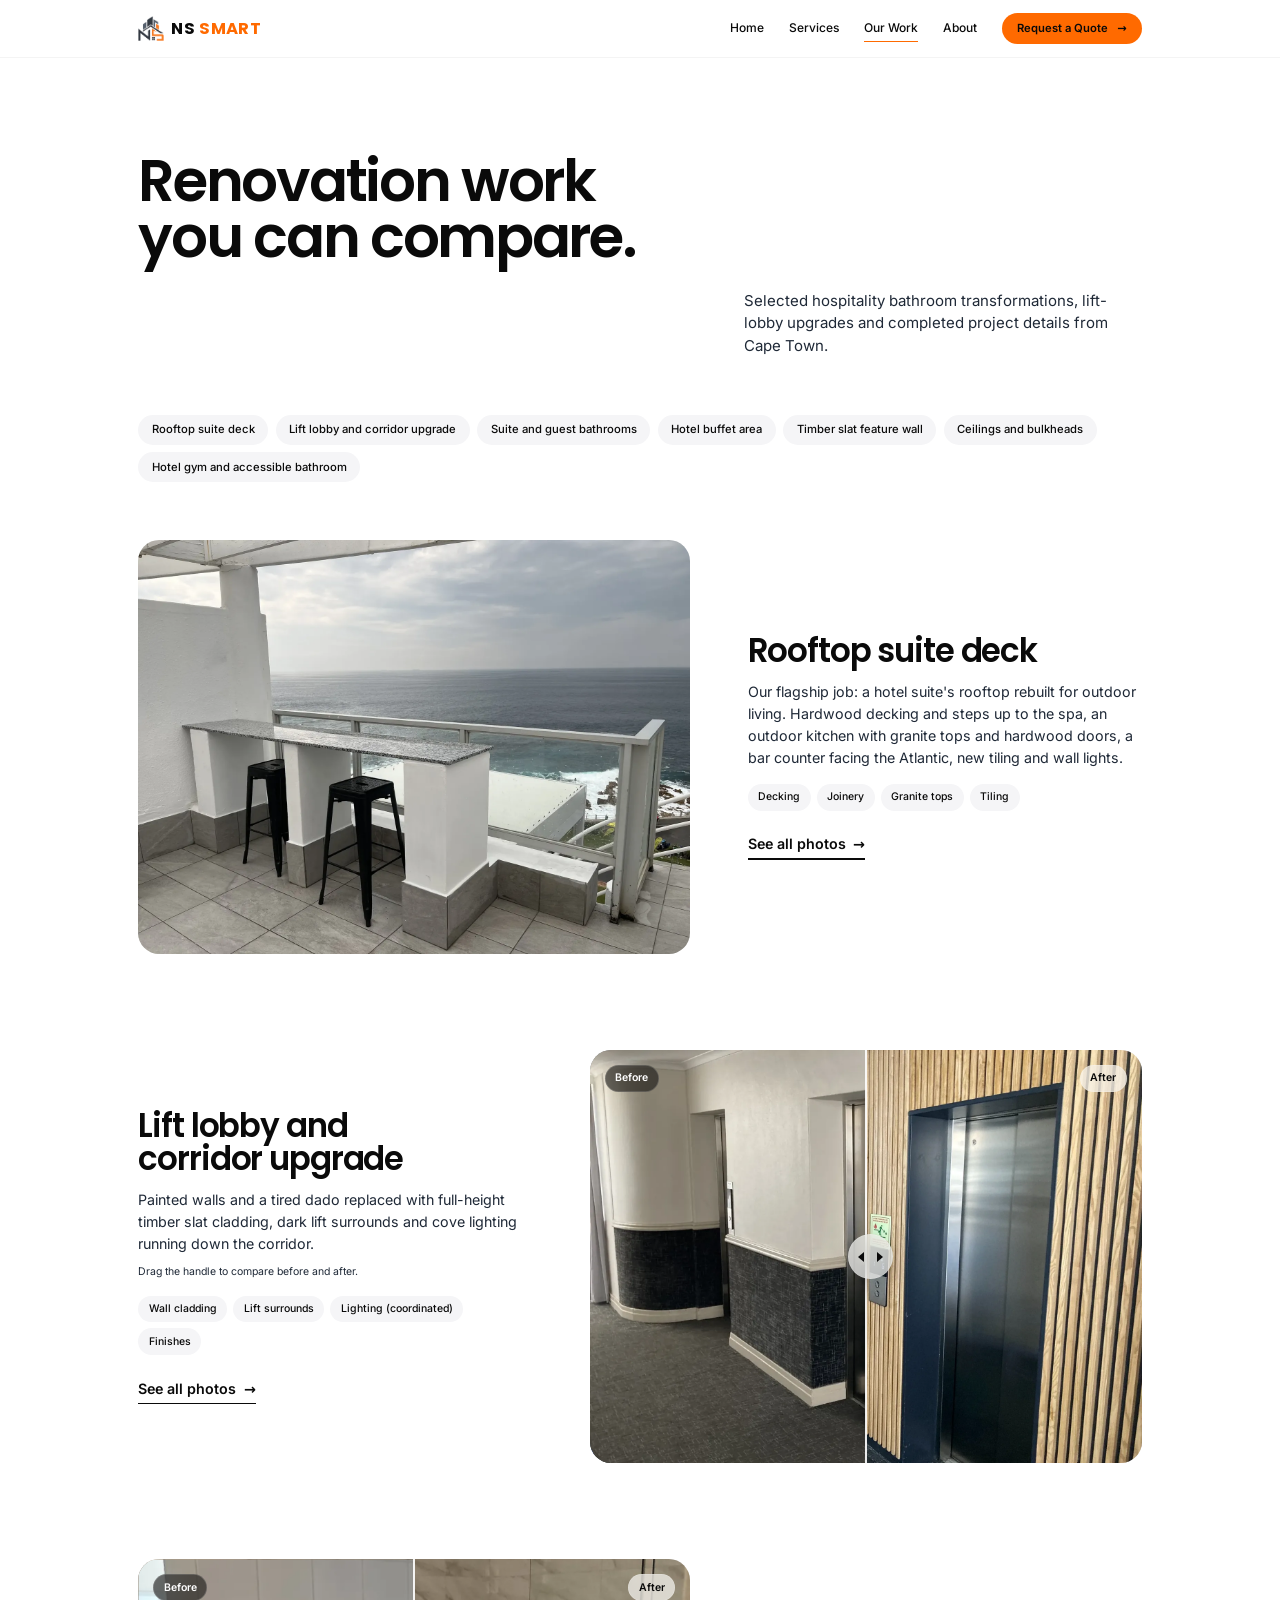
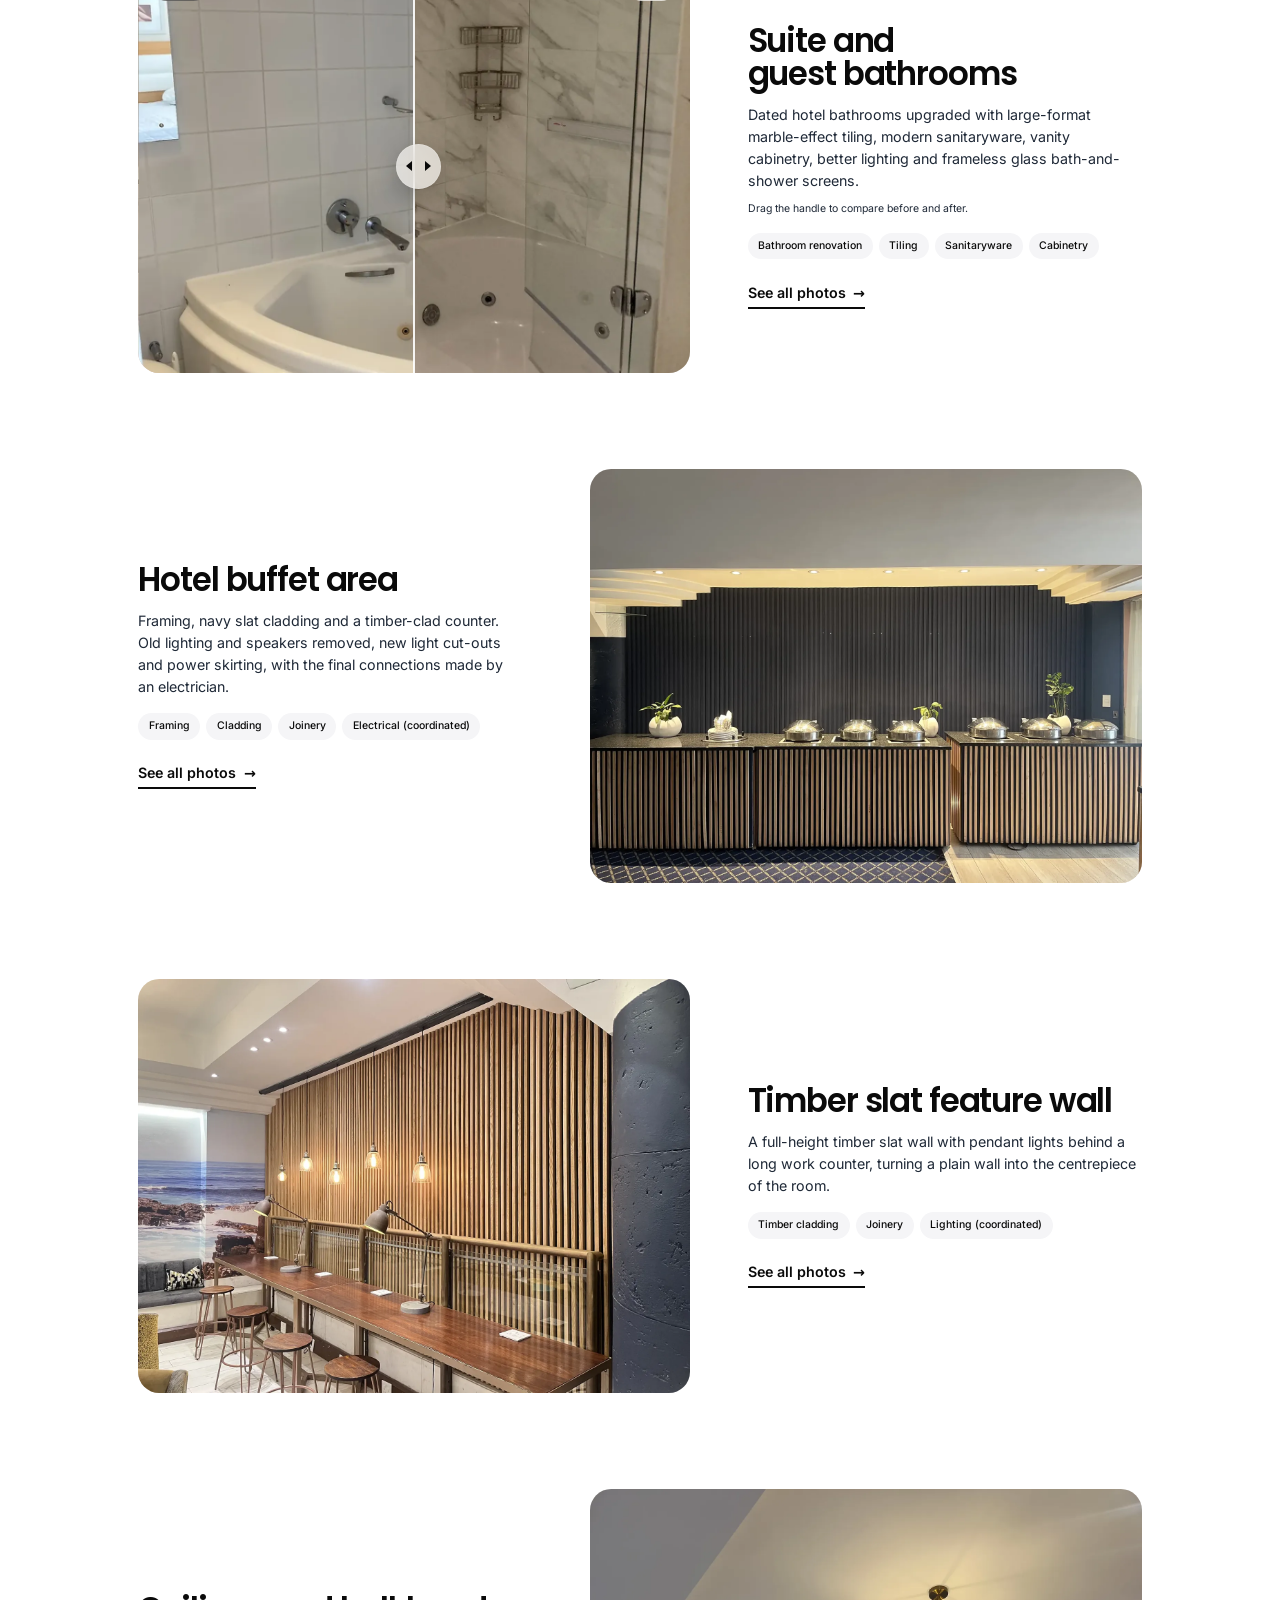
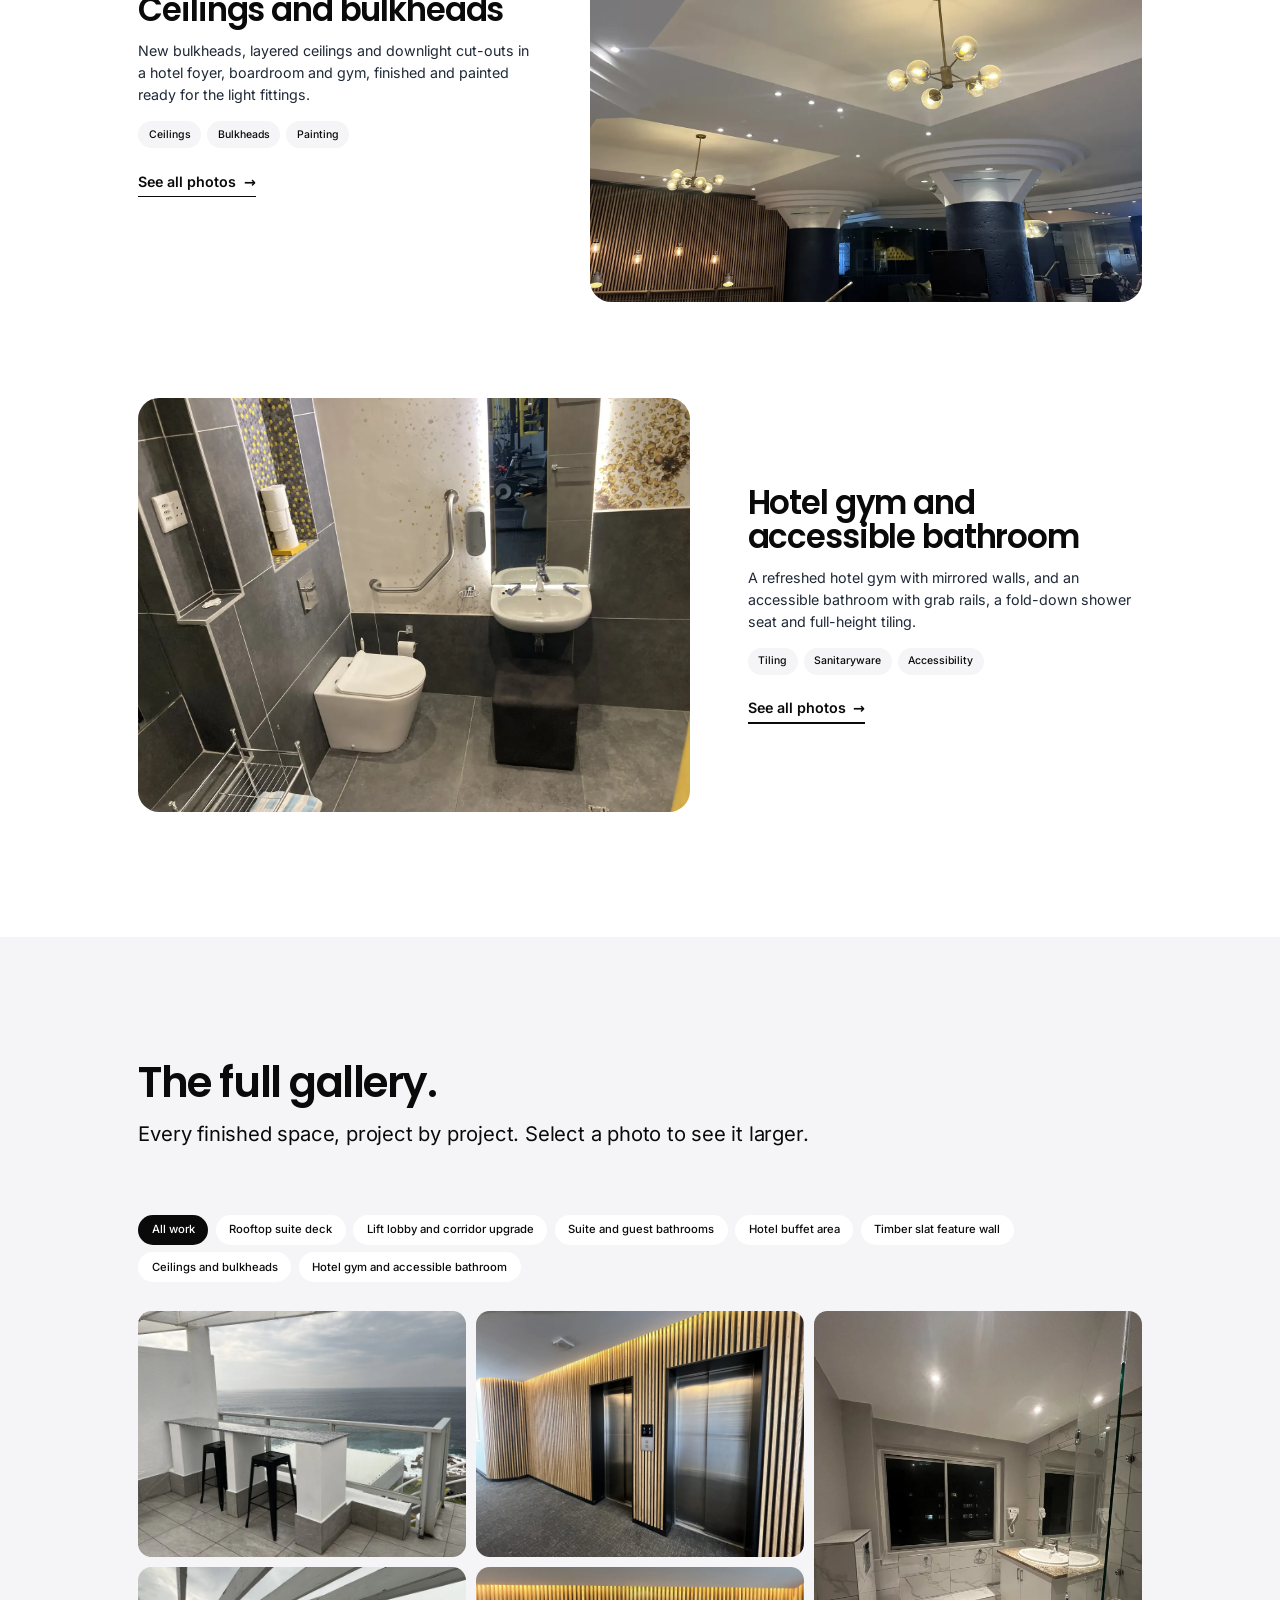
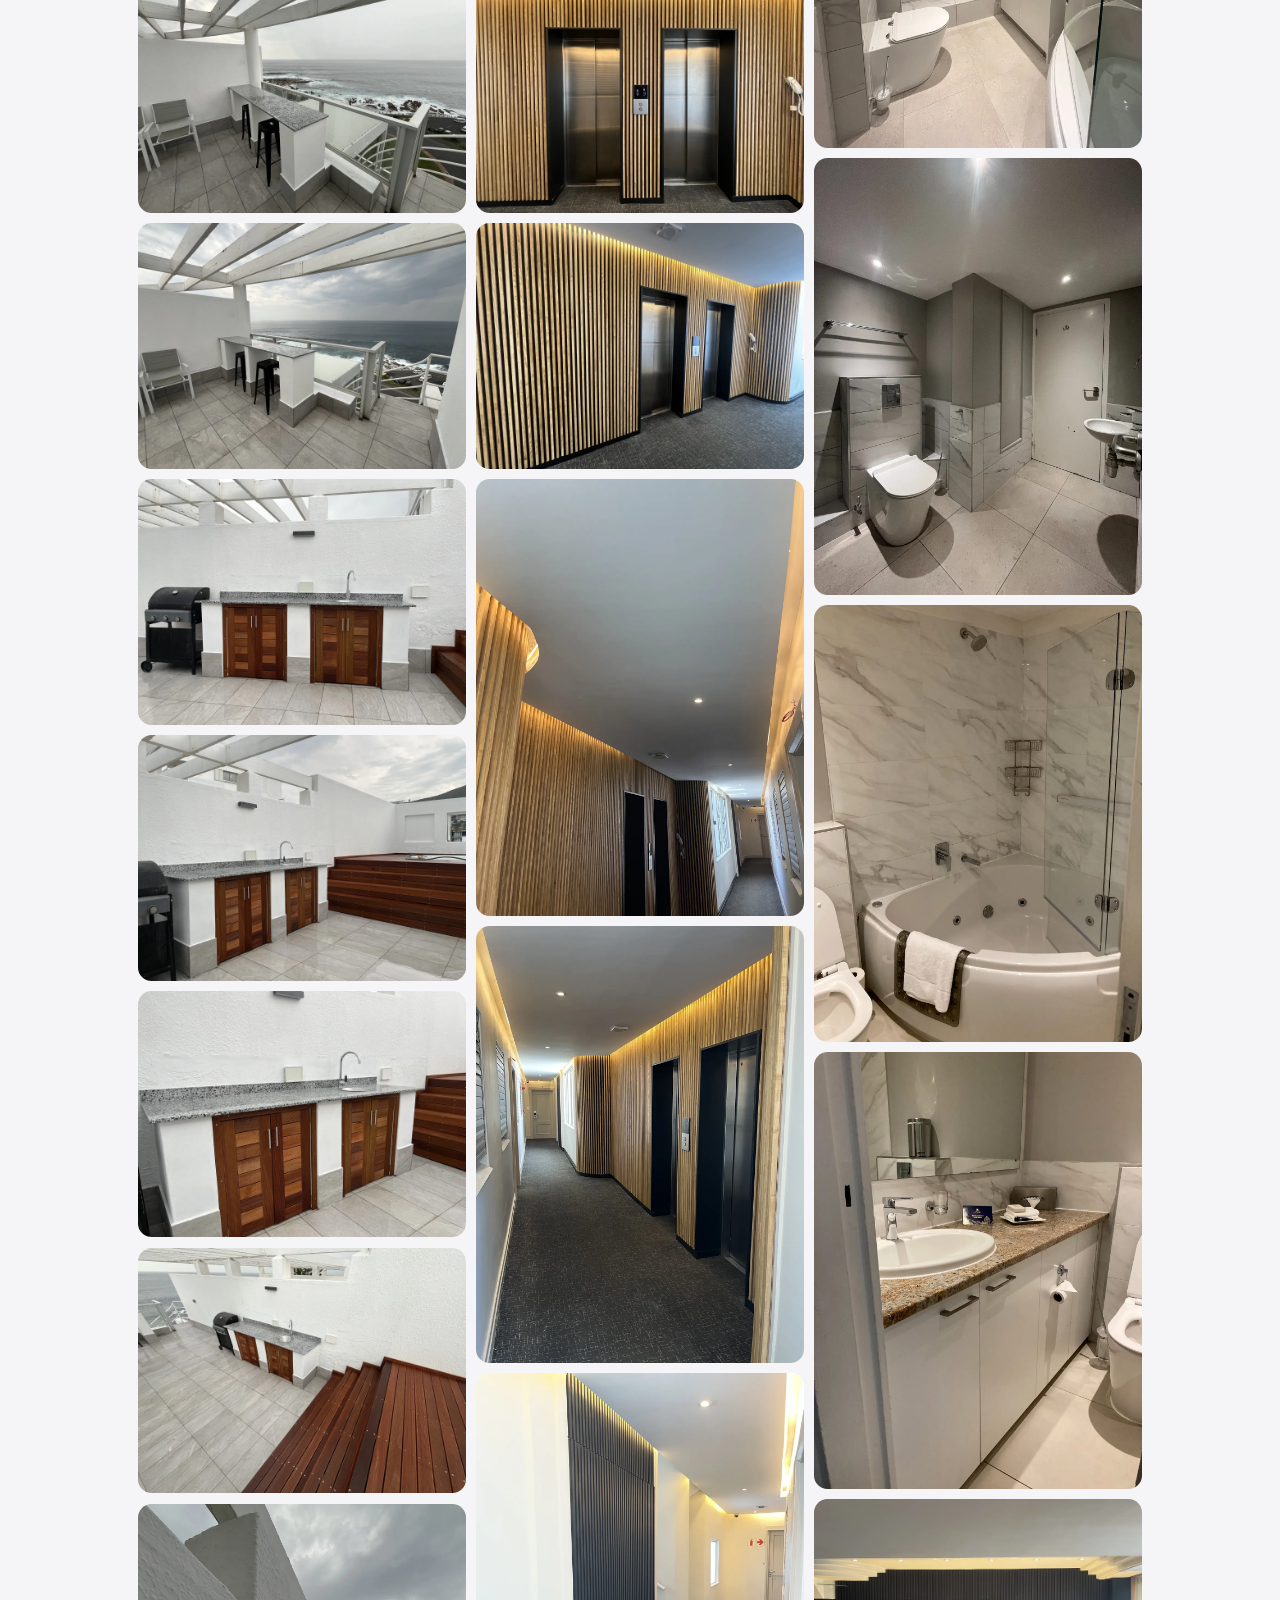
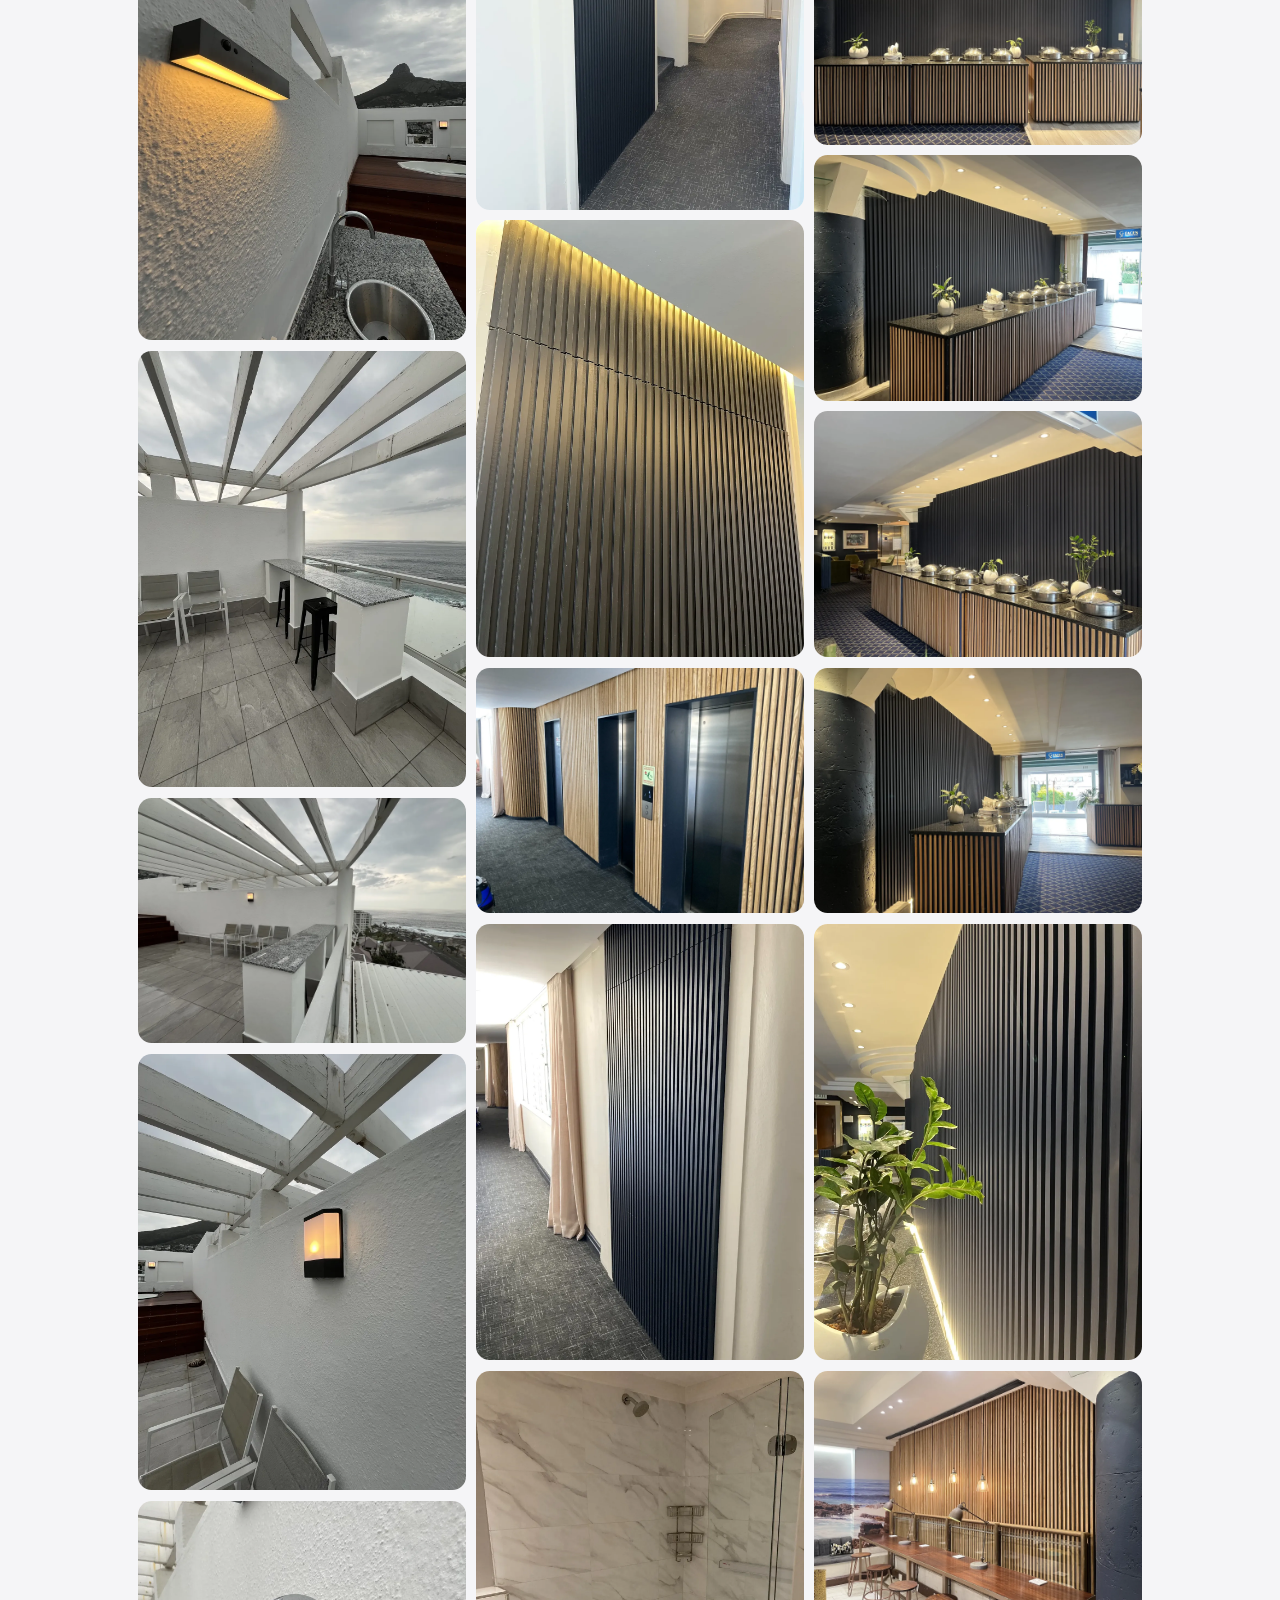
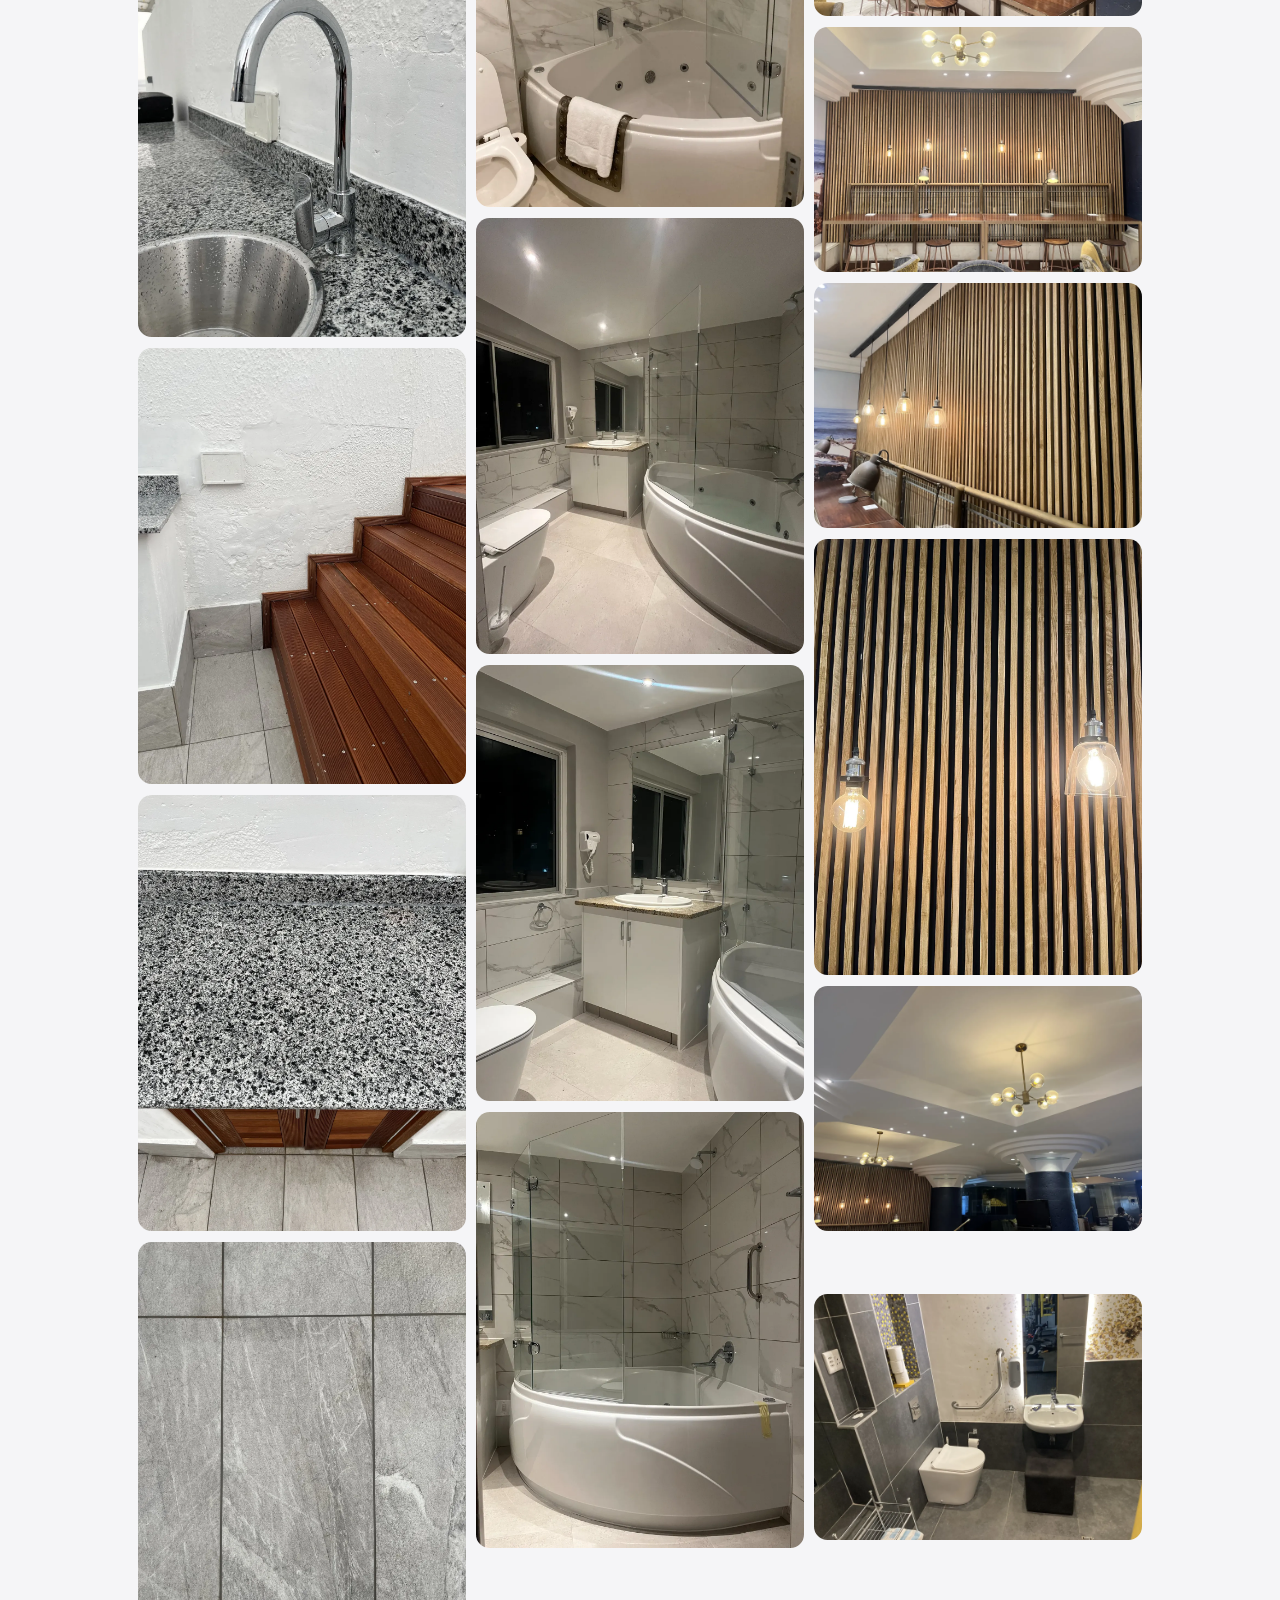
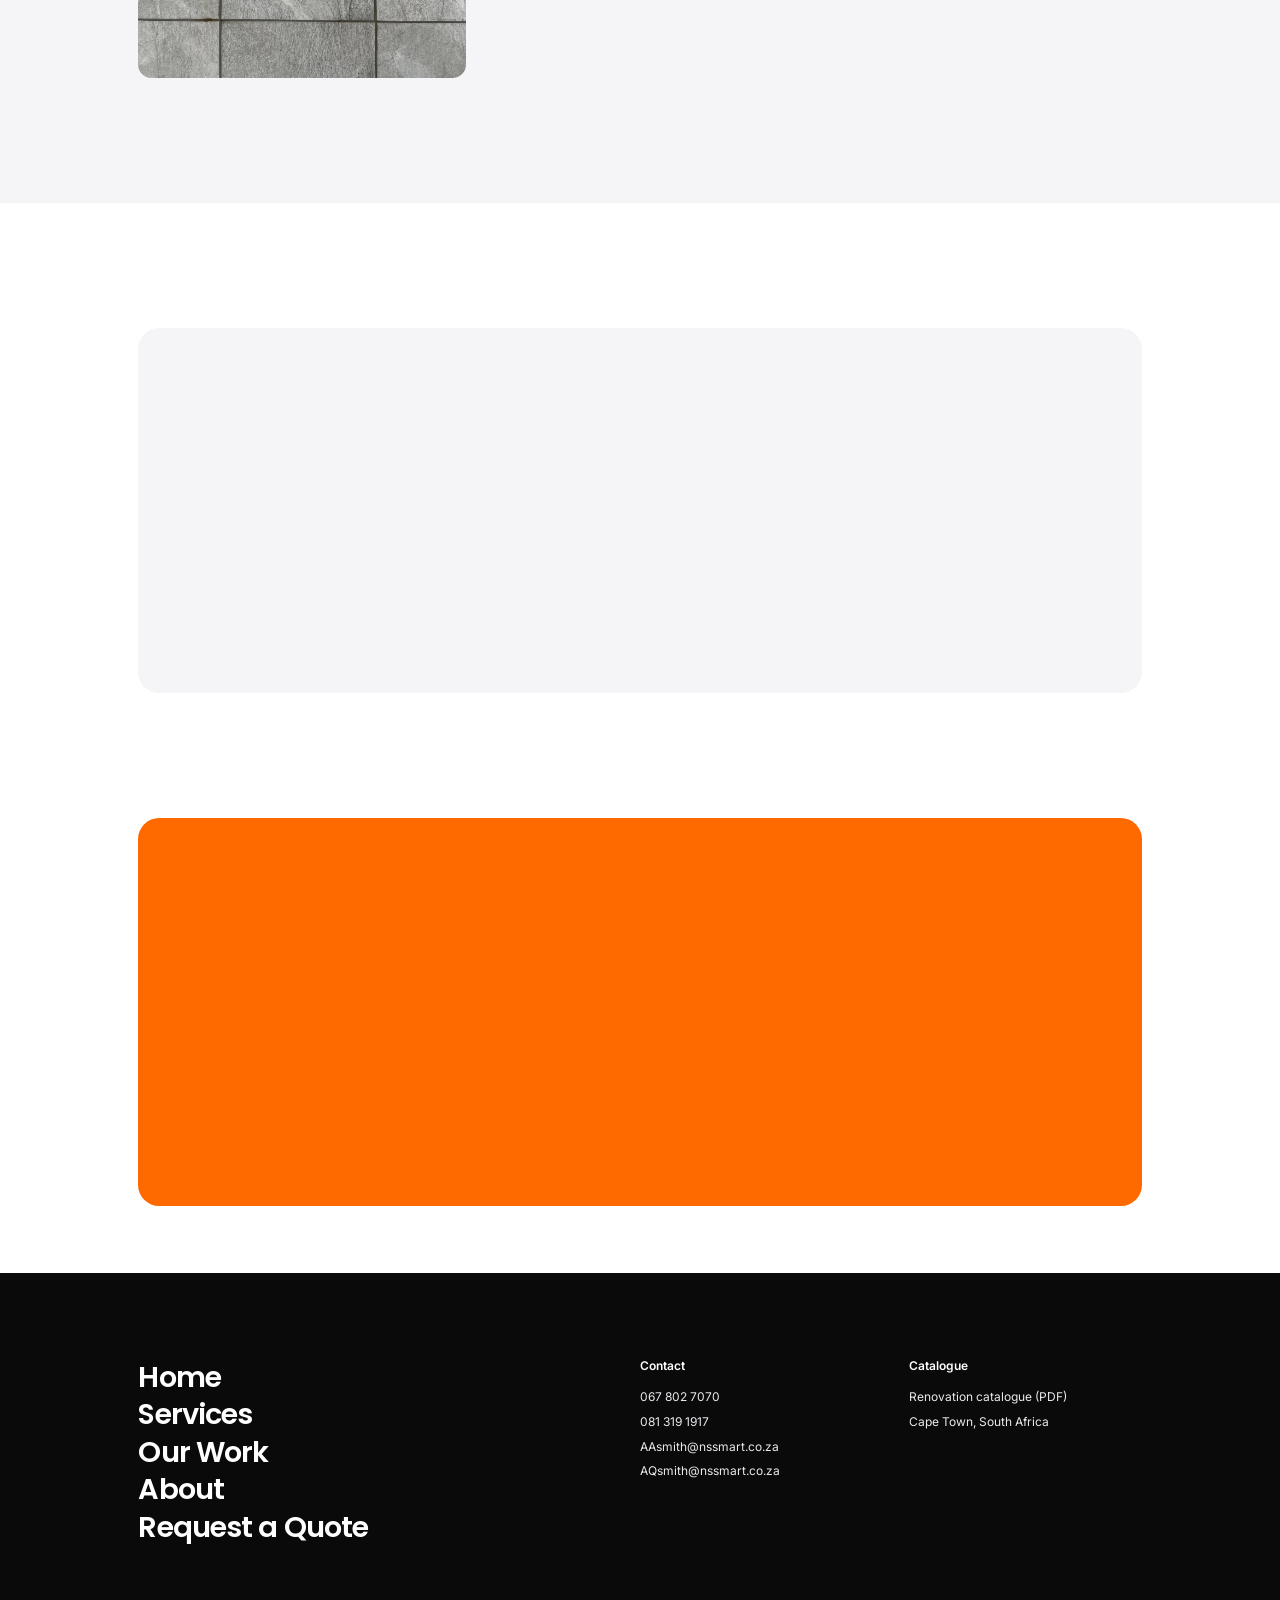
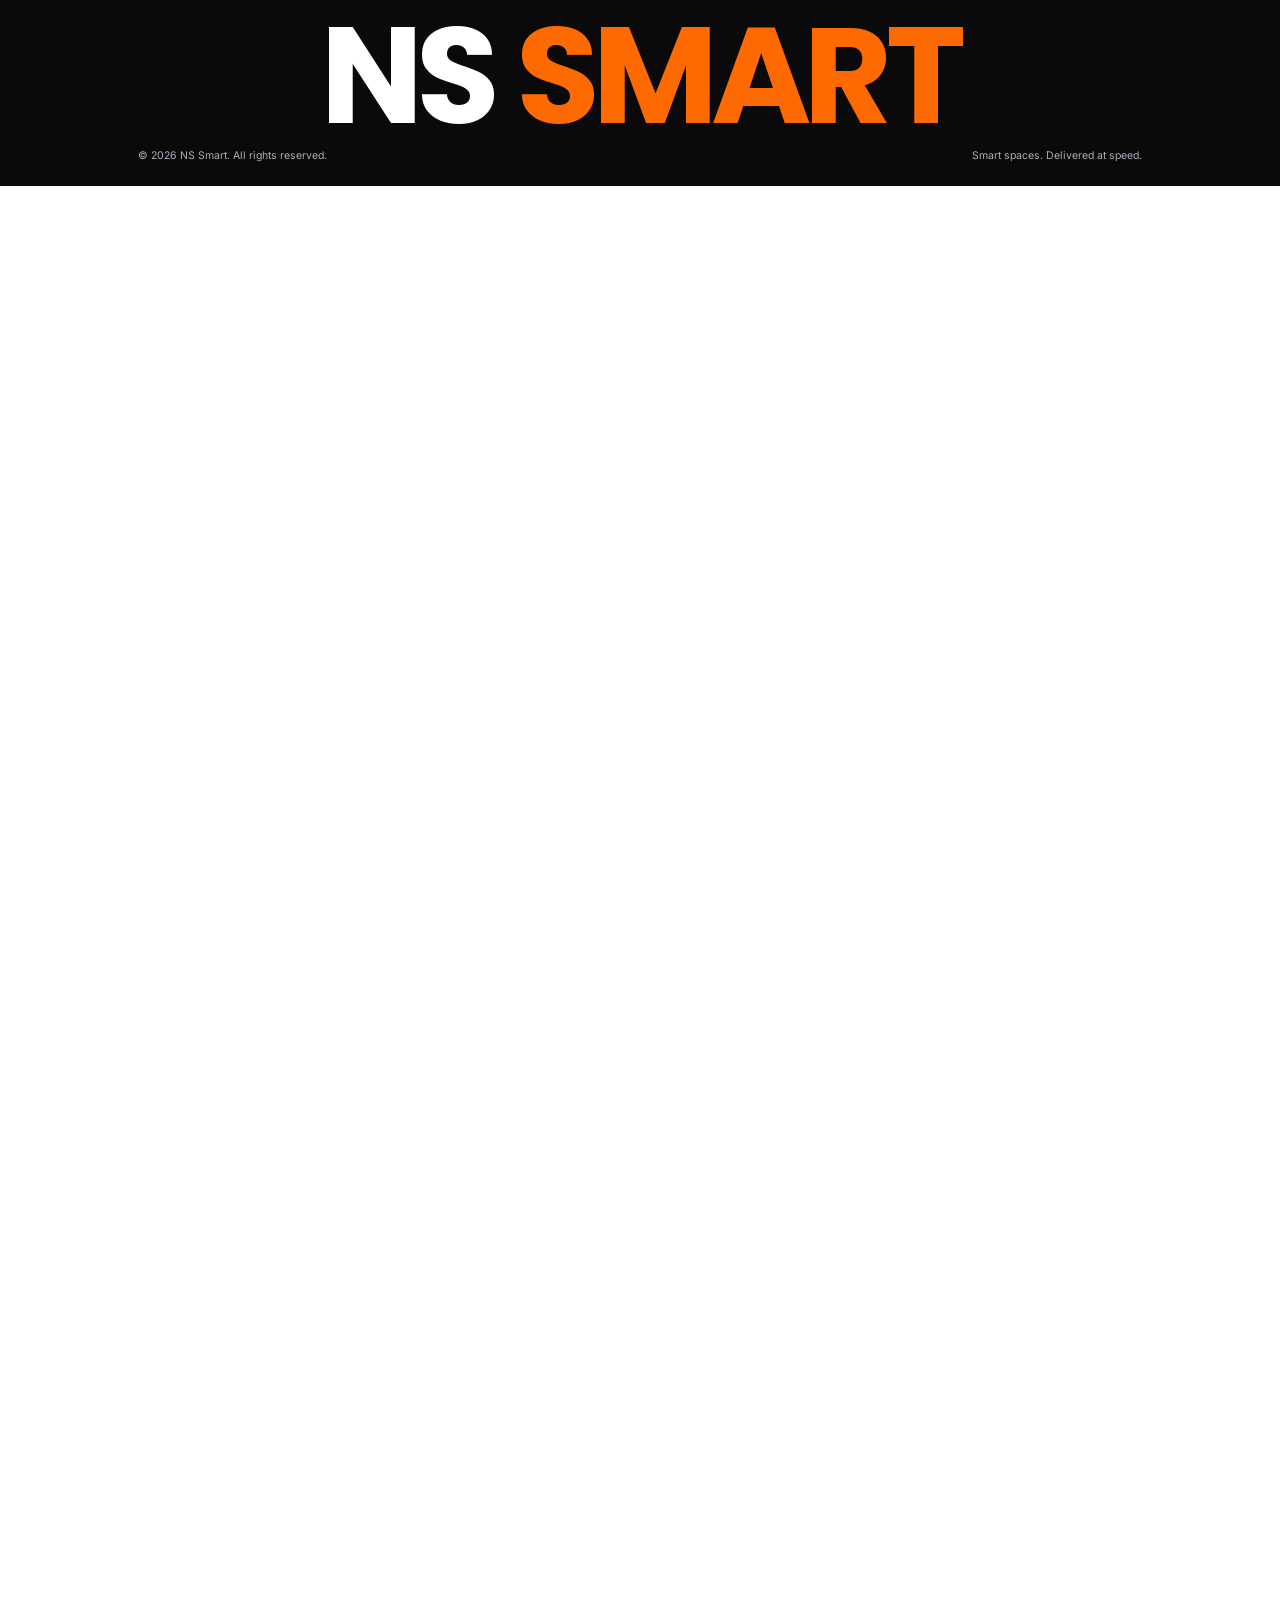
==== commit 676bc724: "Add showreel and featured photo folders, update-photos.bat, 75% desktop zoom - Showreel now plays ph" ====
--- a/projects.html
+++ b/projects.html
@@ -70,7 +70,8 @@
   <section class="projects" aria-label="Our projects">
     <article class="project" id="room-803-deck" aria-labelledby="room-803-deck-title" data-reveal>
       <figure class="project__media">
-        <img src="assets/images/projects/room-803-deck/01.webp" loading="lazy" alt="Rooftop bar counter with stools, looking out over the Atlantic">
+        <!-- The first photo on this page: replace assets/images/featured/our-work-first.webp to change it -->
+        <img src="assets/images/featured/our-work-first.webp" alt="Rooftop bar counter with stools, looking out over the Atlantic">
       </figure>
       <div class="project__info">
         <h2 id="room-803-deck-title">Rooftop suite deck</h2>
@@ -189,7 +190,9 @@
       <div class="gallery" data-gallery>
         <button class="gallery__item" type="button" data-project="room-803-deck"><img src="assets/images/projects/room-803-deck/01.webp" loading="lazy" alt="Rooftop bar counter facing the Atlantic"></button>
         <button class="gallery__item" type="button" data-project="room-803-deck"><img src="assets/images/projects/room-803-deck/30.webp" loading="lazy" alt="Rooftop bar and seating above the rocks and sea"></button>
+        <button class="gallery__item" type="button" data-project="room-803-deck"><img src="assets/images/projects/room-803-deck/02.webp" loading="lazy" alt="Rooftop deck with seating under the pergola and a bar facing the sea"></button>
         <button class="gallery__item" type="button" data-project="room-803-deck"><img src="assets/images/projects/room-803-deck/15.webp" loading="lazy" alt="Outdoor kitchen with hardwood doors and a braai"></button>
+        <button class="gallery__item" type="button" data-project="room-803-deck"><img src="assets/images/projects/room-803-deck/05.webp" loading="lazy" alt="Outdoor kitchen beside the hardwood deck steps"></button>
         <button class="gallery__item" type="button" data-project="room-803-deck"><img src="assets/images/projects/room-803-deck/04.webp" loading="lazy" alt="Hardwood cupboard doors under a granite top"></button>
         <button class="gallery__item" type="button" data-project="room-803-deck"><img src="assets/images/projects/room-803-deck/06.webp" loading="lazy" alt="Hardwood deck steps beside the outdoor kitchen"></button>
         <button class="gallery__item" type="button" data-project="room-803-deck"><img src="assets/images/projects/room-803-deck/18.webp" loading="lazy" alt="Wall light and steel sink with Lion's Head behind"></button>
@@ -228,6 +231,7 @@
         <button class="gallery__item" type="button" data-project="timber-slat-wall"><img src="assets/images/projects/timber-slat-wall/04.webp" loading="lazy" alt="Close-up of the timber slats and a pendant light"></button>
         <button class="gallery__item" type="button" data-project="ceilings"><img src="assets/images/projects/ceilings-foyer/04.webp" loading="lazy" alt="Foyer with new bulkheads and a brass pendant"></button>
         <button class="gallery__item" type="button" data-project="ceilings"><img src="assets/images/projects/ceilings-foyer/03.webp" loading="lazy" alt="Layered foyer ceiling around round columns"></button>
+        <button class="gallery__item" type="button" data-project="ceilings"><img src="assets/images/projects/ceilings-foyer/02.webp" loading="lazy" alt="Foyer ceiling with a cove light and brass pendant"></button>
         <button class="gallery__item" type="button" data-project="ceilings"><img src="assets/images/projects/ceilings/04.webp" loading="lazy" alt="Boardroom with a new ceiling and downlights"></button>
         <button class="gallery__item" type="button" data-project="ceilings"><img src="assets/images/projects/ceilings/05.webp" loading="lazy" alt="Boardroom ceiling with a dark bulkhead"></button>
         <button class="gallery__item" type="button" data-project="ceilings"><img src="assets/images/projects/ceilings/06.webp" loading="lazy" alt="Gym ceiling with a dark bulkhead"></button>
--- a/assets/css/base.css
+++ b/assets/css/base.css
@@ -87,6 +87,23 @@
   --slow: 900ms;
 
   --header-height: 76px;
+
+  /* Screen-height units, corrected for the site-wide zoom below so that
+     "full screen" sections still fill the screen. Use calc(100 * var(--svh))
+     where you would write 100svh. */
+  --vh: 1vh;
+  --svh: 1svh;
+}
+
+/* SITE-WIDE ZOOM: on laptops and desktops the whole site is shown at 75%,
+   like zooming the browser out to 75%. Change 0.75 here (all three places)
+   to make everything bigger or smaller. Phones and tablets stay at 100%. */
+@media (min-width: 1024px) {
+  html { zoom: 0.75; }
+  :root {
+    --vh: calc(1vh / 0.75);
+    --svh: calc(1svh / 0.75);
+  }
 }
 
 /* --- 3. Reset ------------------------------------------------------------- */
--- a/assets/css/layout.css
+++ b/assets/css/layout.css
@@ -192,7 +192,7 @@
 .page-hero__photo {
   width: calc(100% - 2 * var(--gutter));
   max-width: calc(var(--max-width) - 2 * var(--gutter));
-  height: clamp(280px, 58svh, 640px);
+  height: clamp(280px, calc(58 * var(--svh)), 640px);
   margin-inline: auto;
   overflow: hidden;
   border-radius: var(--radius-lg);
--- a/assets/css/components.css
+++ b/assets/css/components.css
@@ -268,7 +268,7 @@
 
 @media (max-width: 860px) {
   .cta-split { grid-template-columns: 1fr; }
-  .cta-split__photo { height: 52svh; }
+  .cta-split__photo { height: calc(52 * var(--svh)); }
 }
 @media (max-width: 520px) {
   .contact-pair { grid-template-columns: 1fr; }
@@ -328,7 +328,7 @@
 }
 body.no-scroll { overflow: hidden; }
 .lightbox.is-open { opacity: 1; visibility: visible; transition: opacity 220ms var(--ease-out); }
-.lightbox img { max-height: 88svh; width: auto; object-fit: contain; border-radius: var(--radius); }
+.lightbox img { max-height: calc(88 * var(--svh)); width: auto; object-fit: contain; border-radius: var(--radius); }
 .lightbox__close {
   position: absolute;
   top: 16px;
@@ -494,7 +494,7 @@
 .lightbox__nav--next::before { transform: translate(-70%, -50%) rotate(45deg); }
 .lightbox__nav:hover { background: var(--orange); transform: translateY(-50%) scale(1.06); }
 .lightbox__nav:focus-visible { outline-color: var(--white); }
-.lightbox img { max-height: 80svh; }
+.lightbox img { max-height: calc(80 * var(--svh)); }
 @media (max-width: 700px) {
   .lightbox__nav { top: auto; bottom: 20px; transform: none; }
   .lightbox__nav:hover { transform: none; }
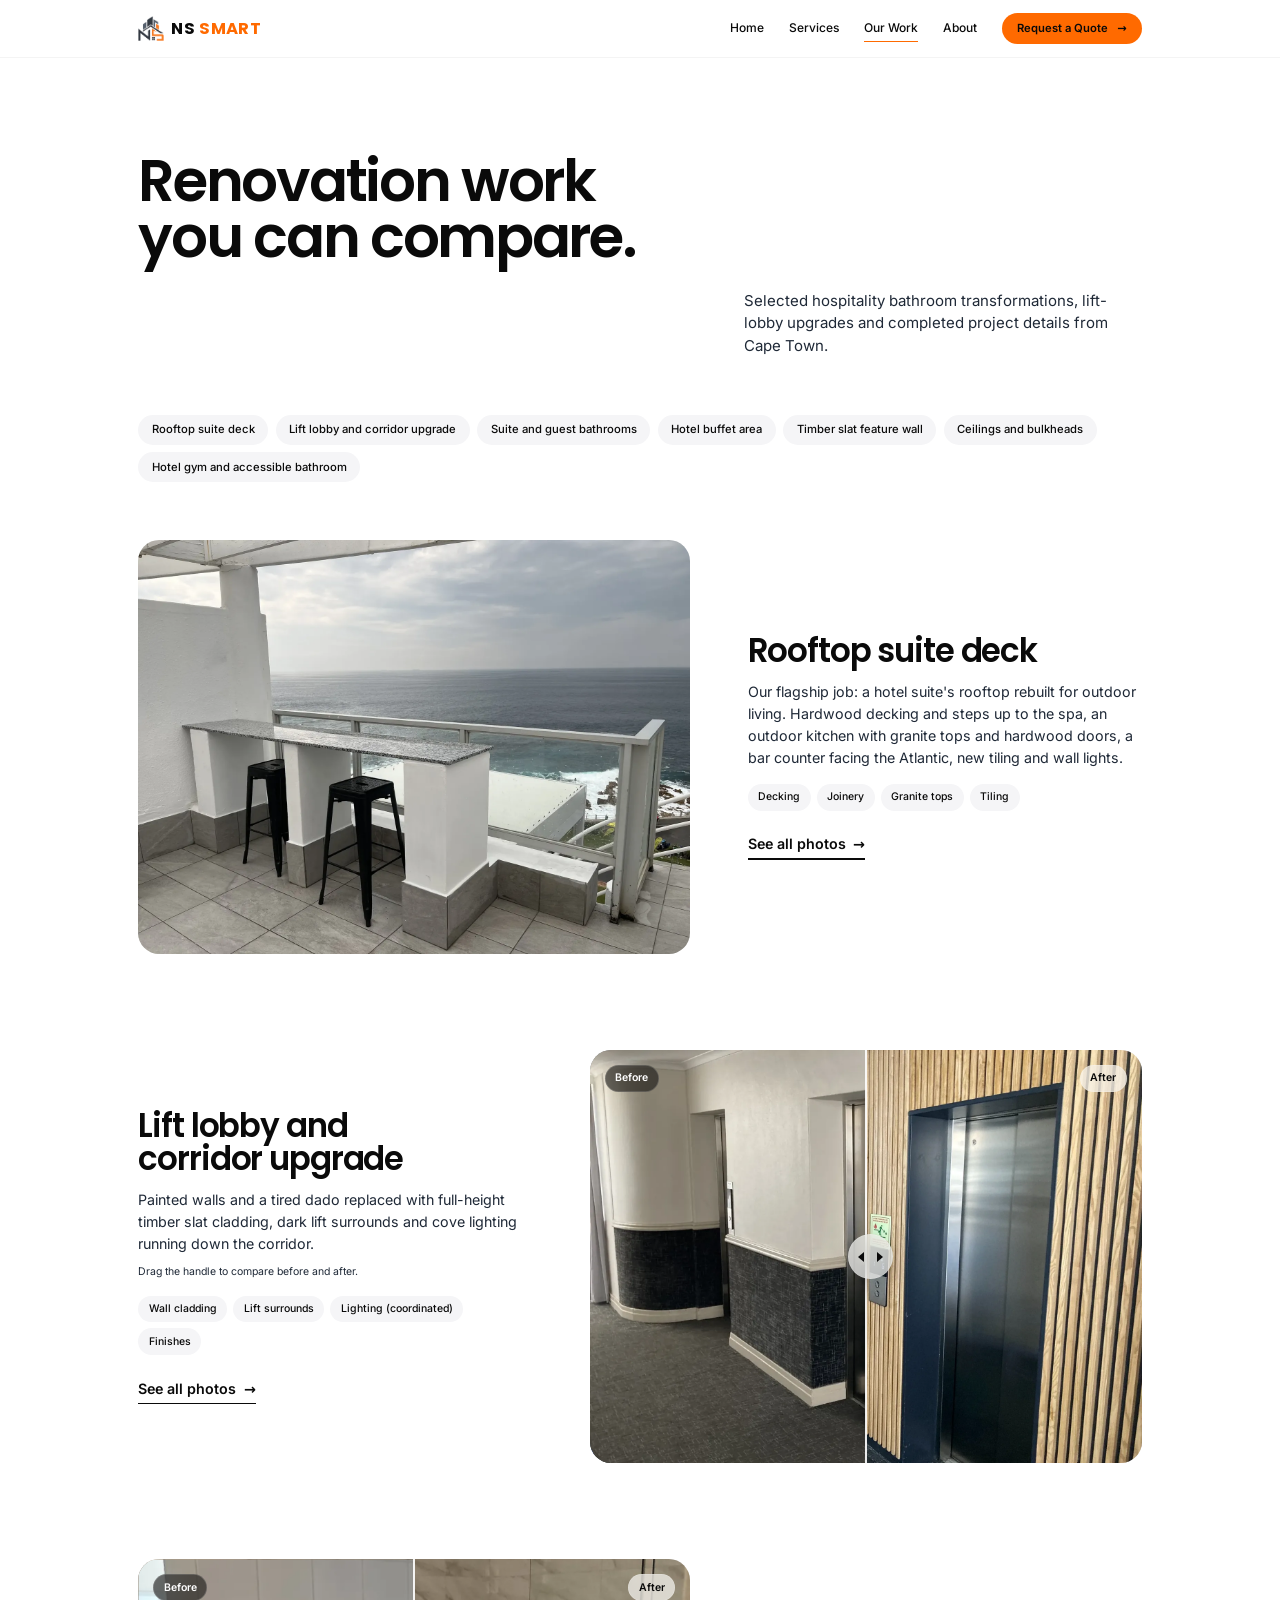
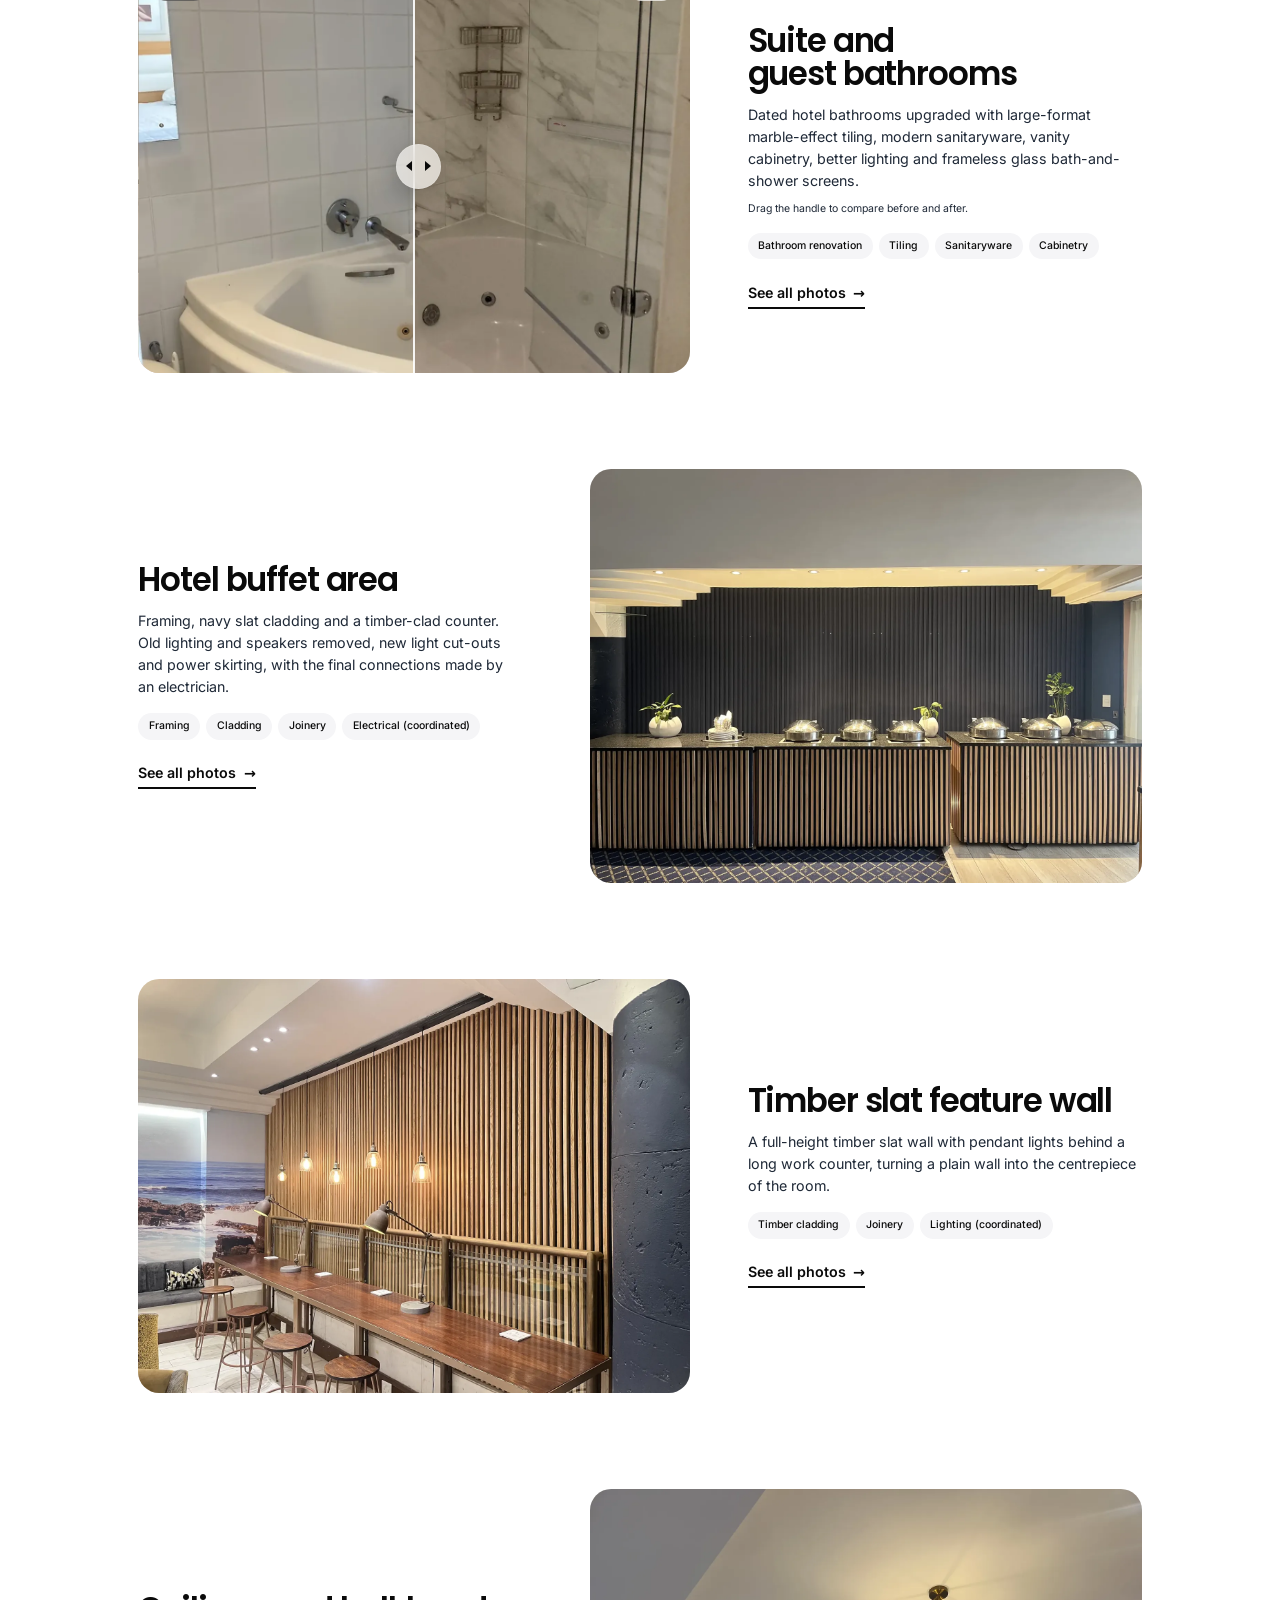
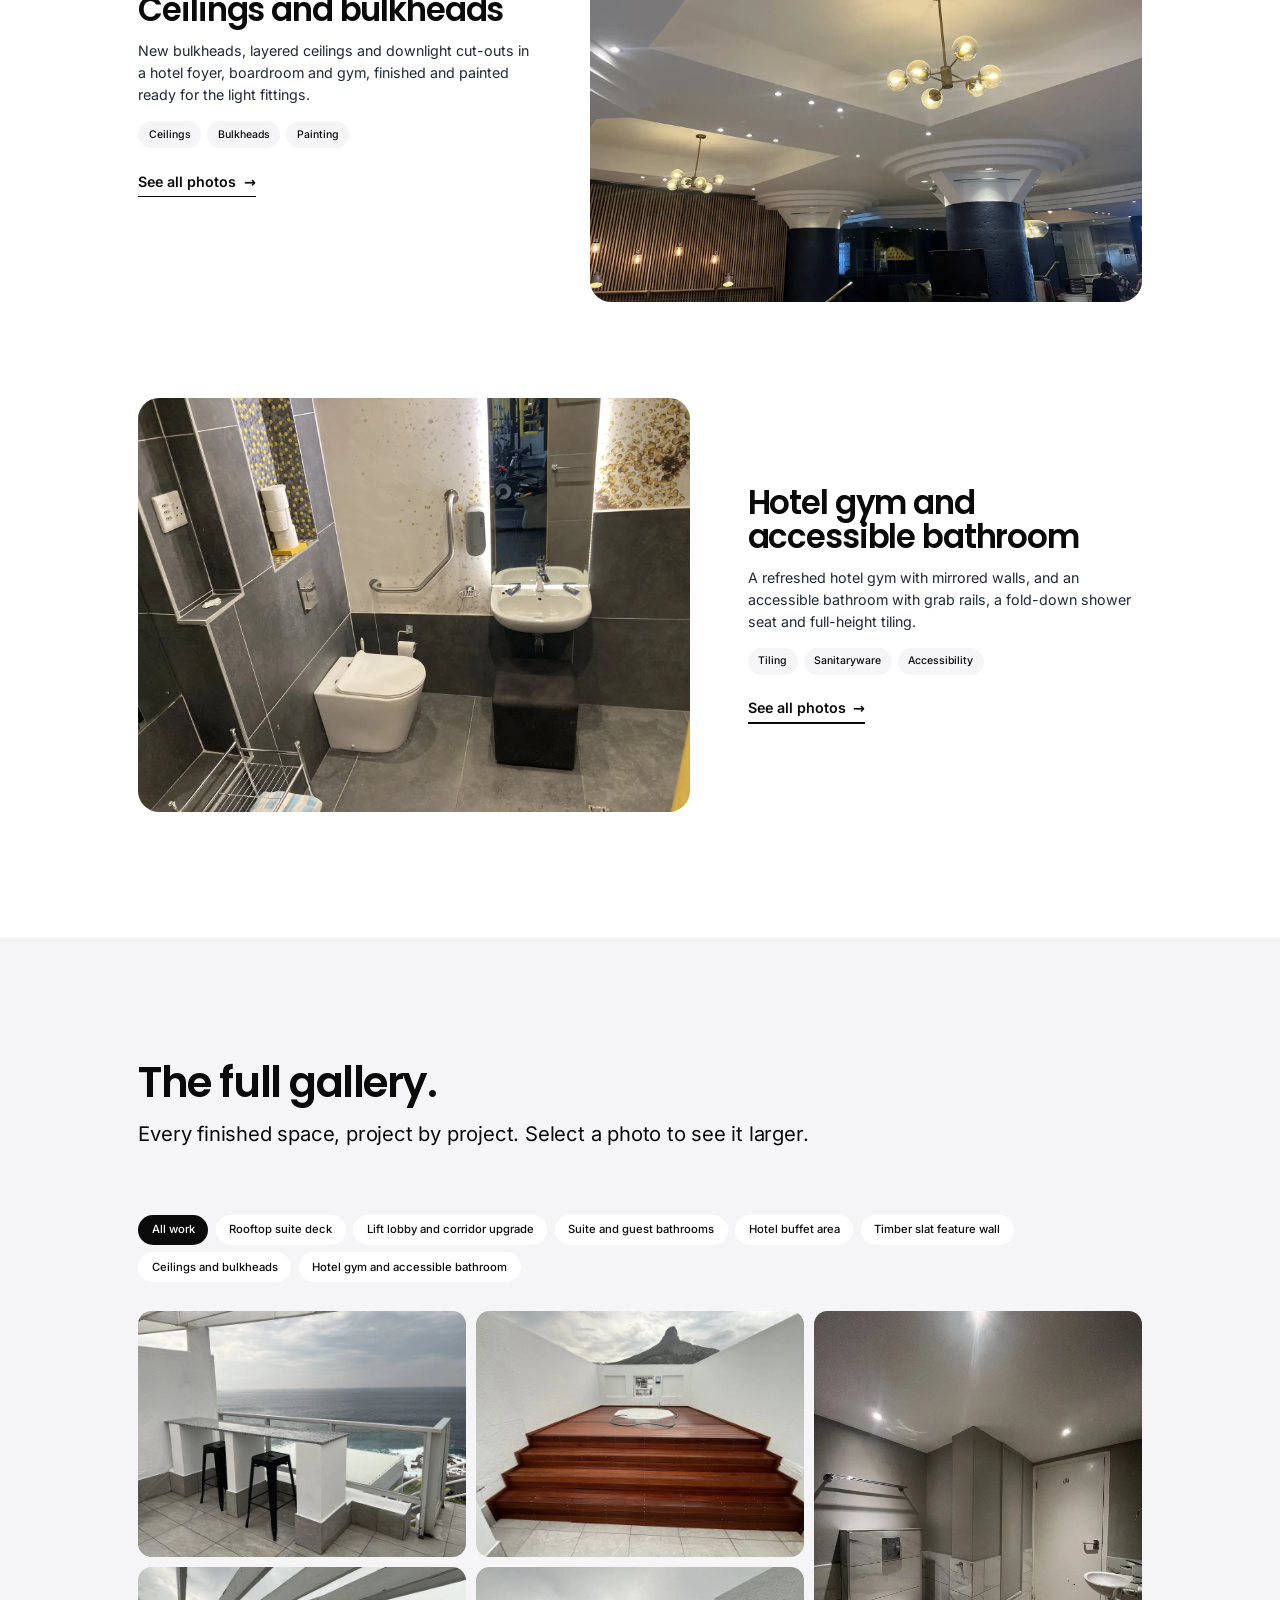
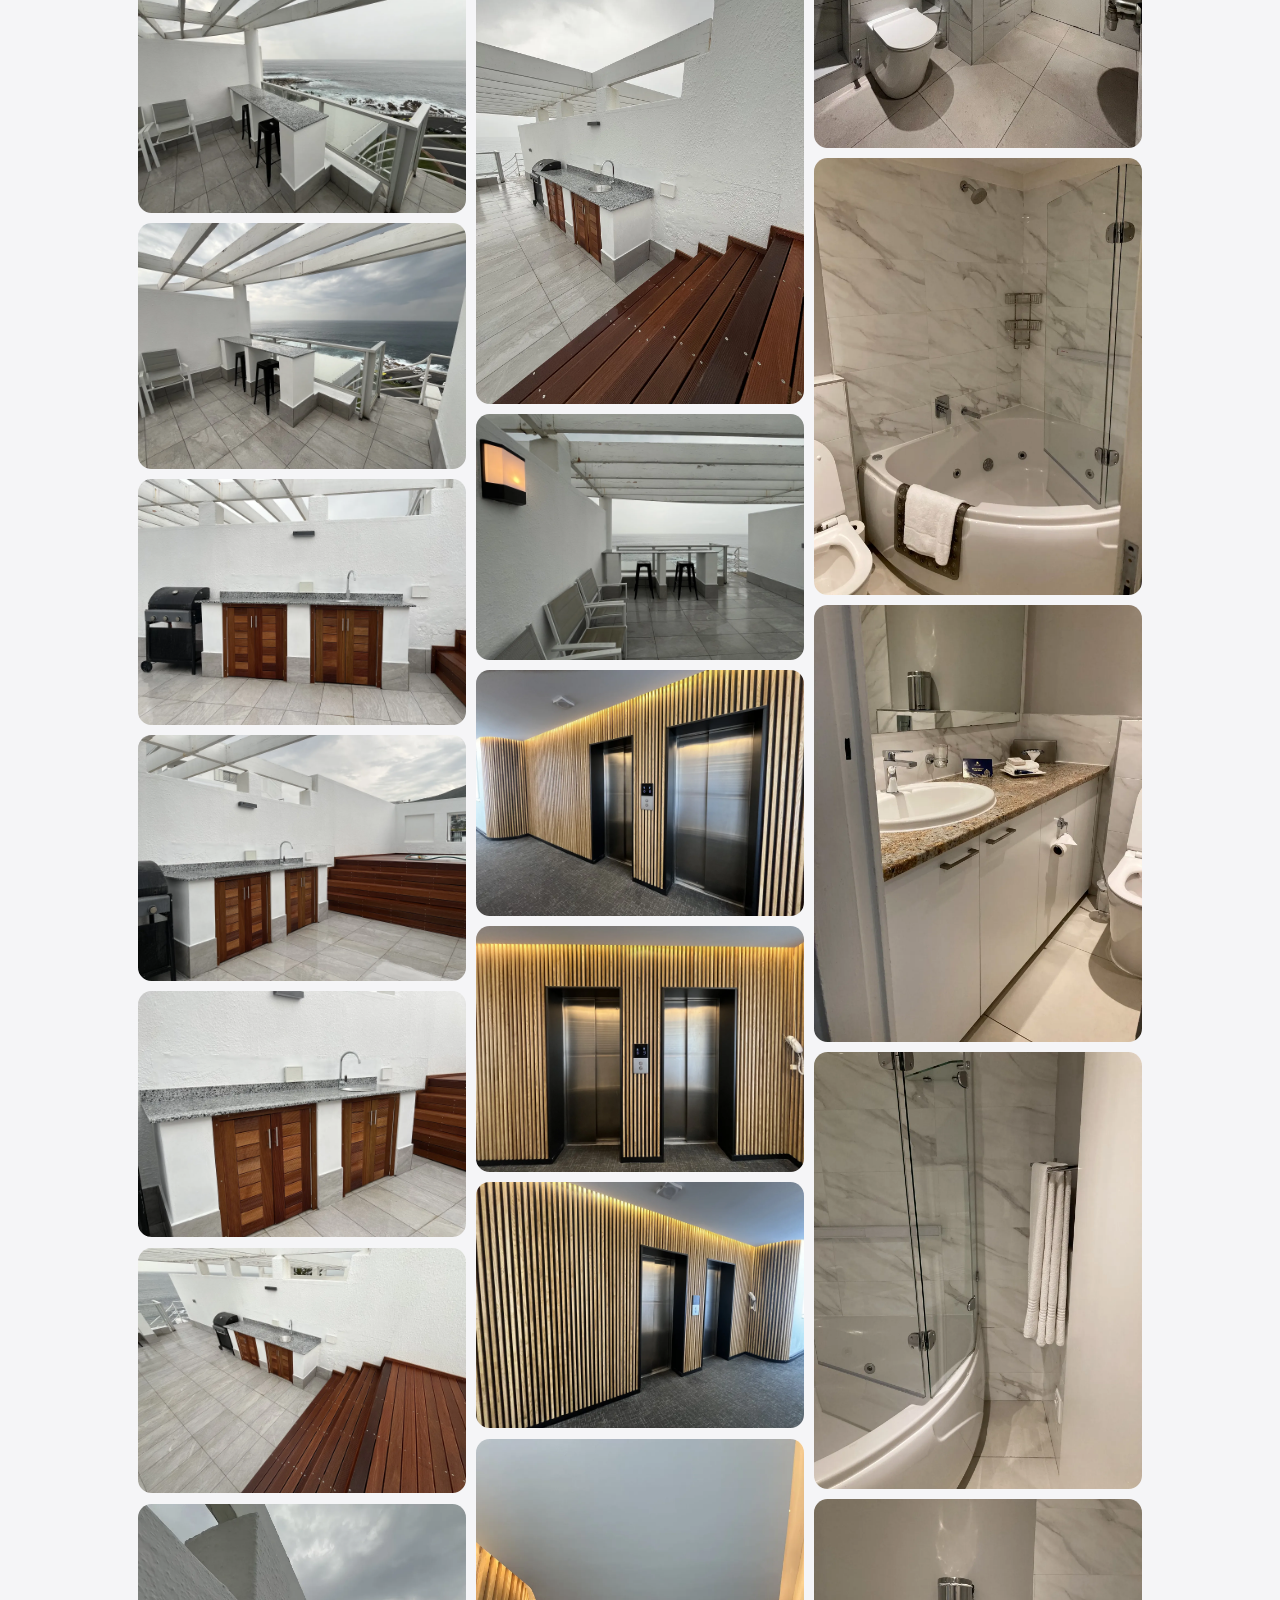
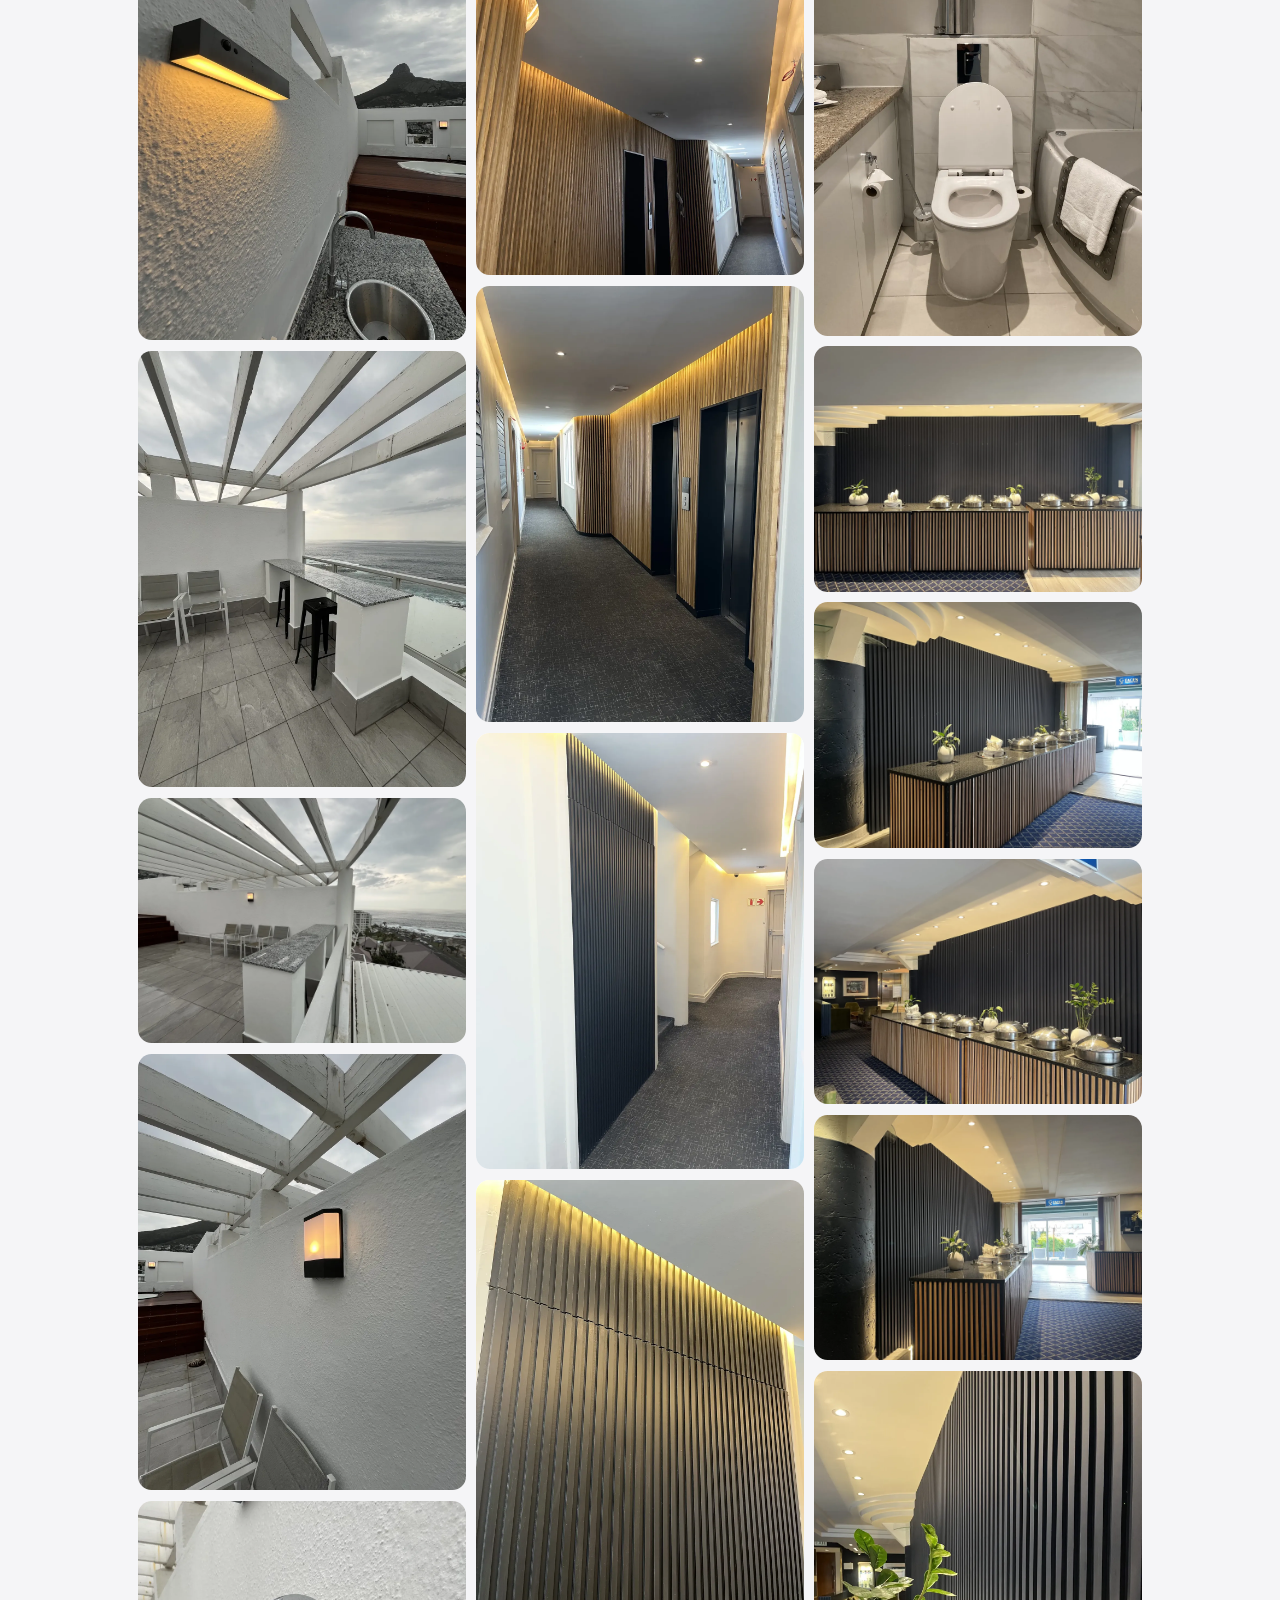
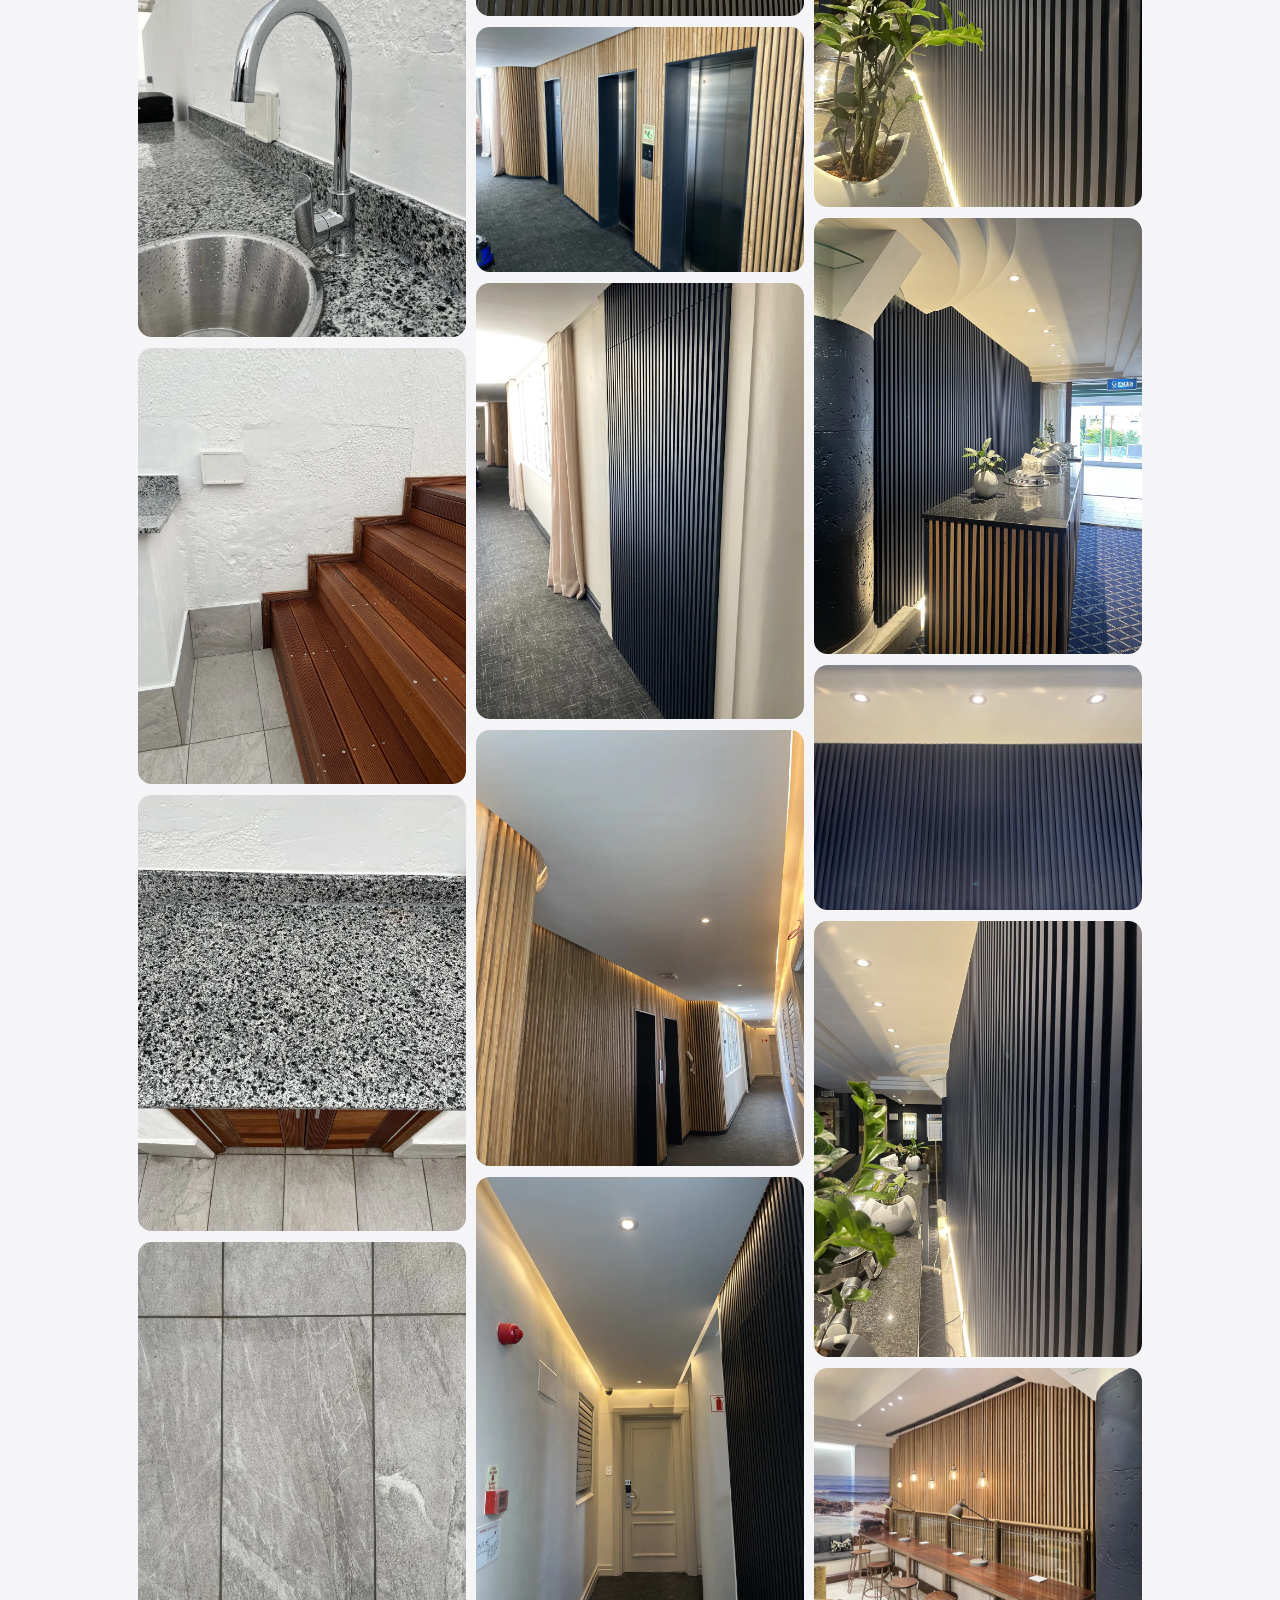
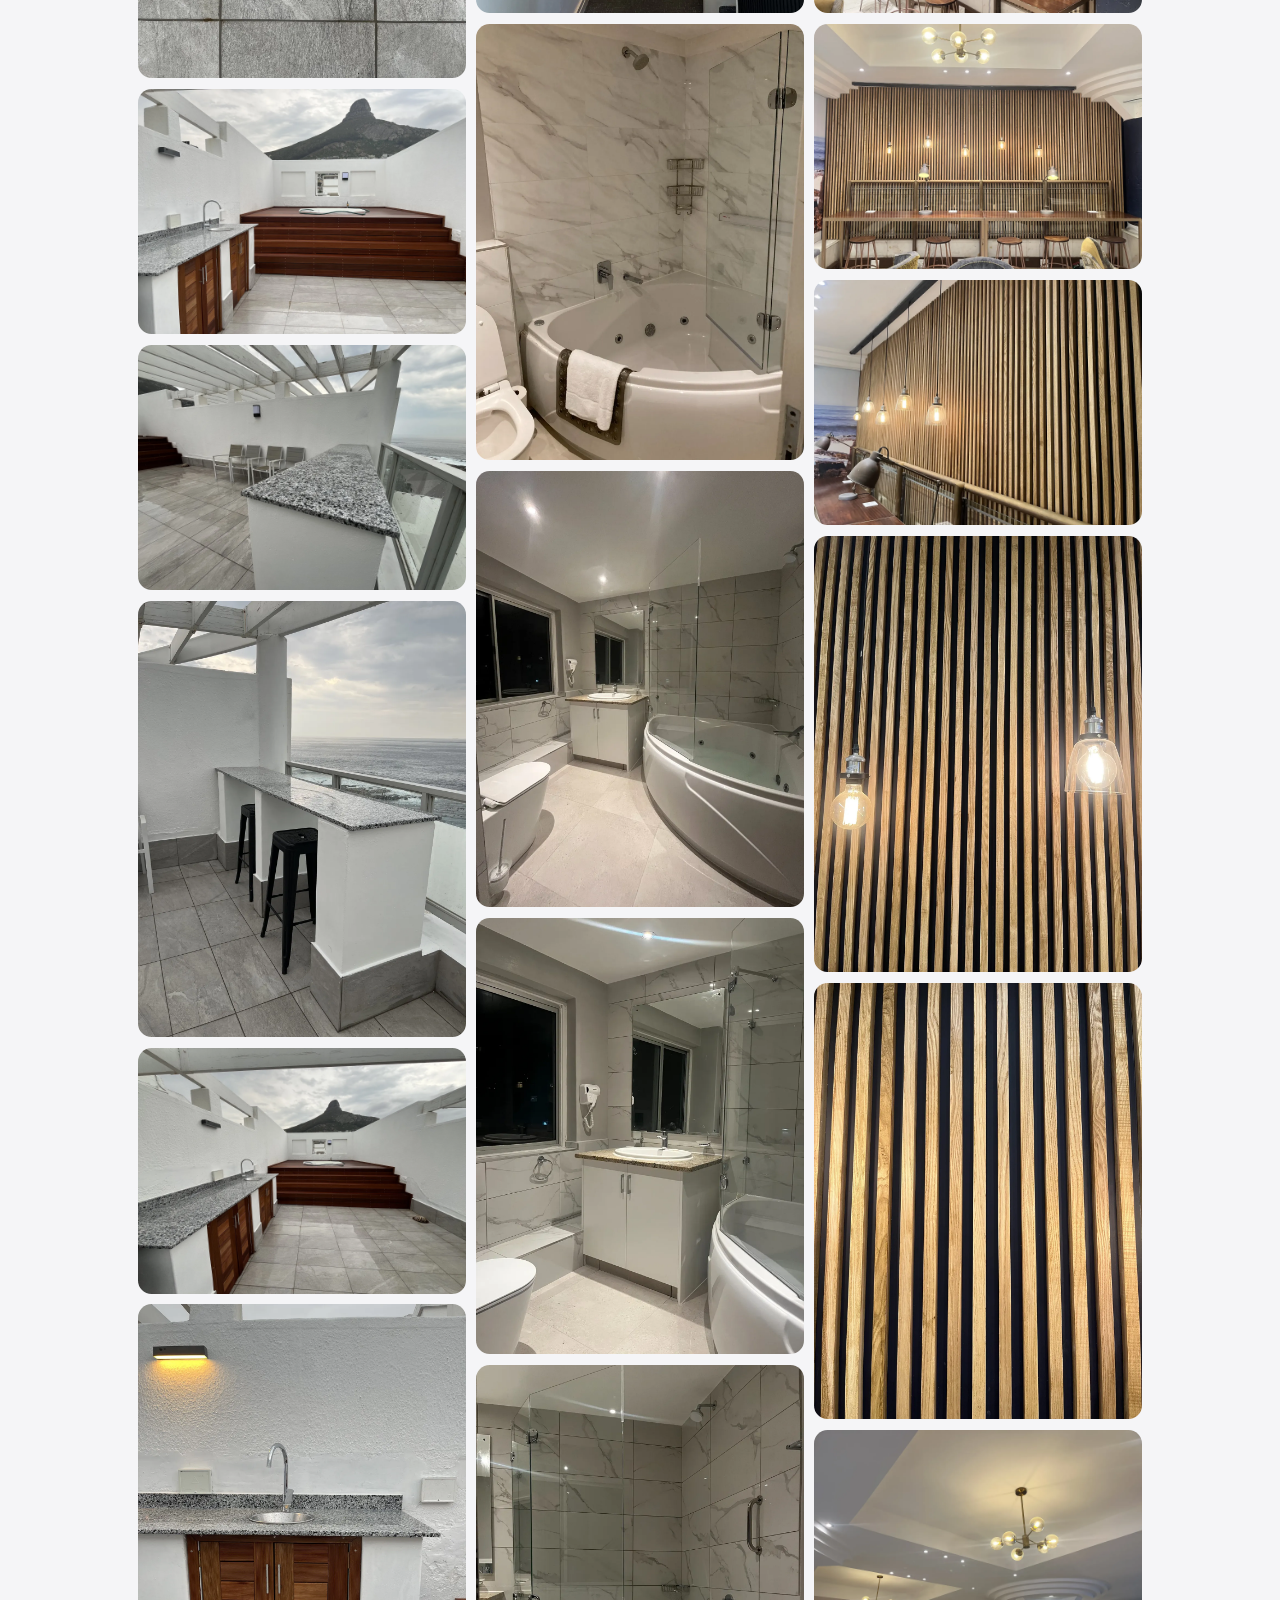
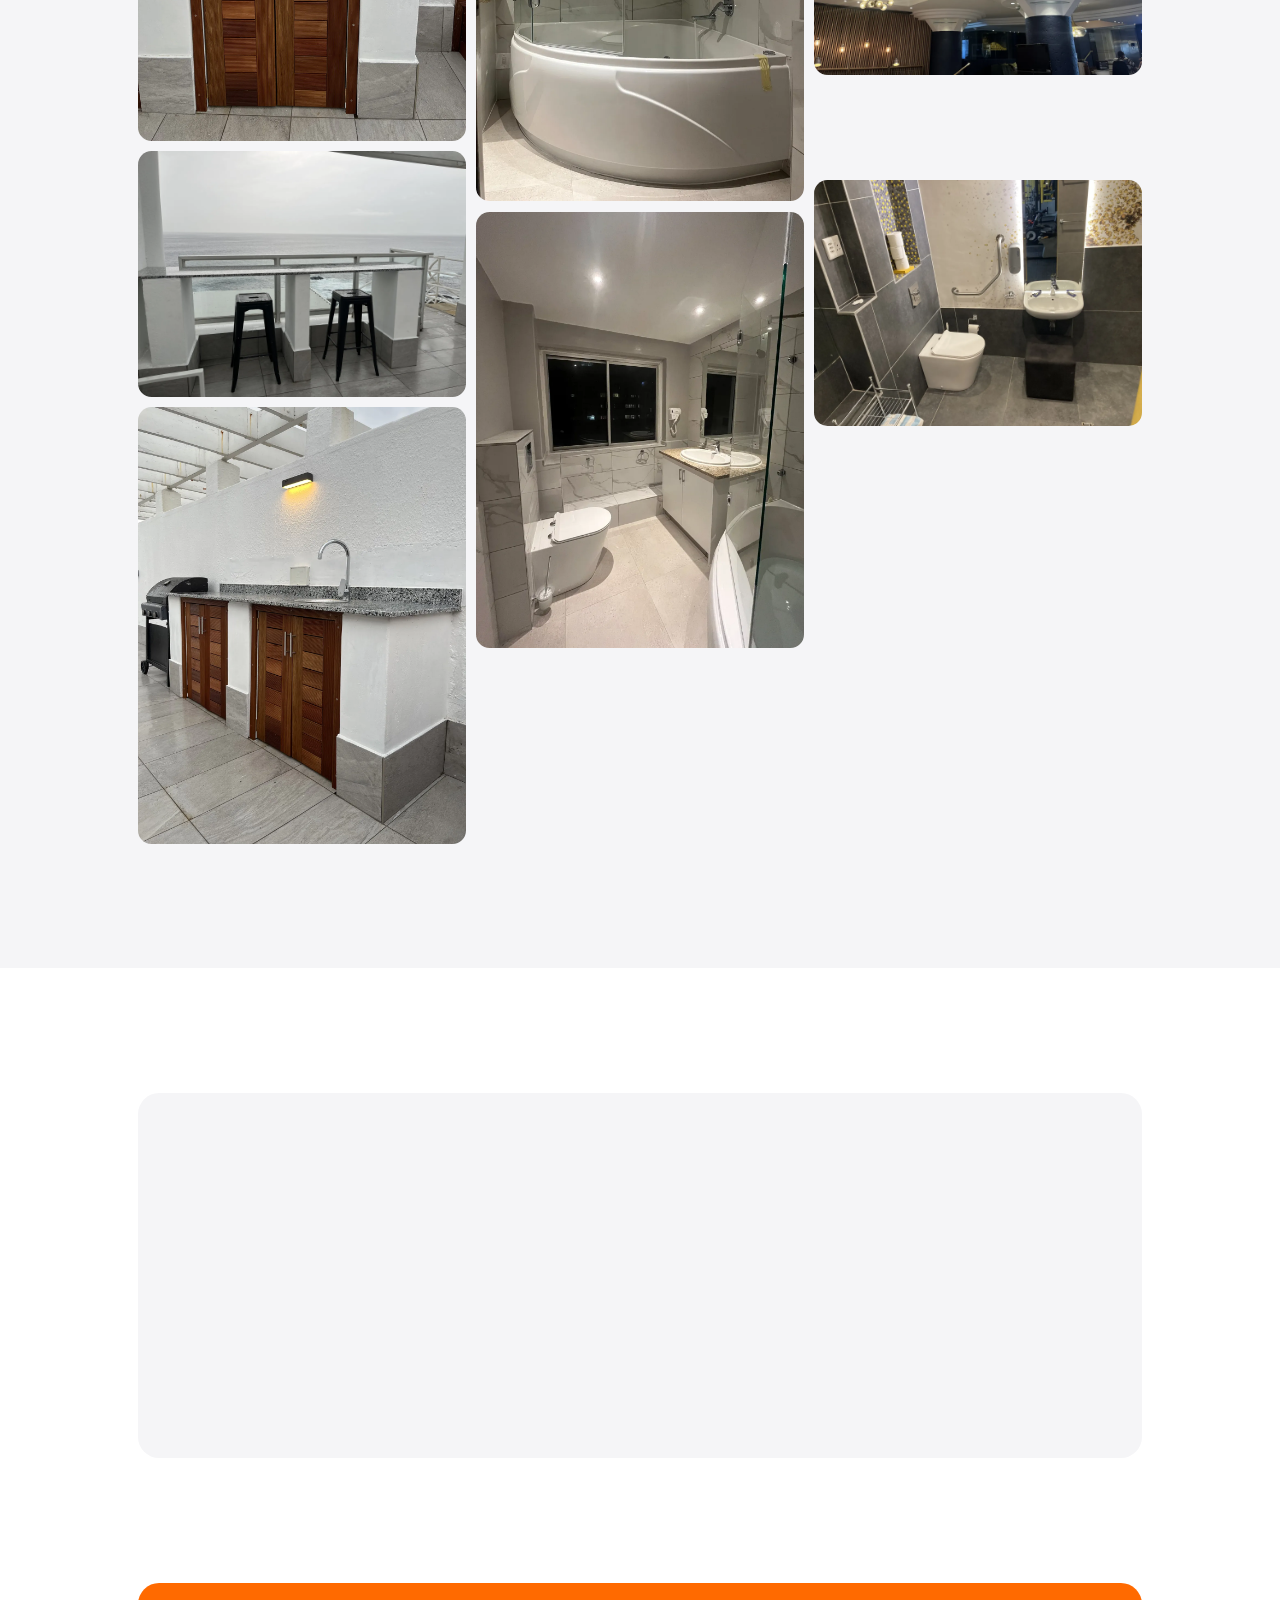
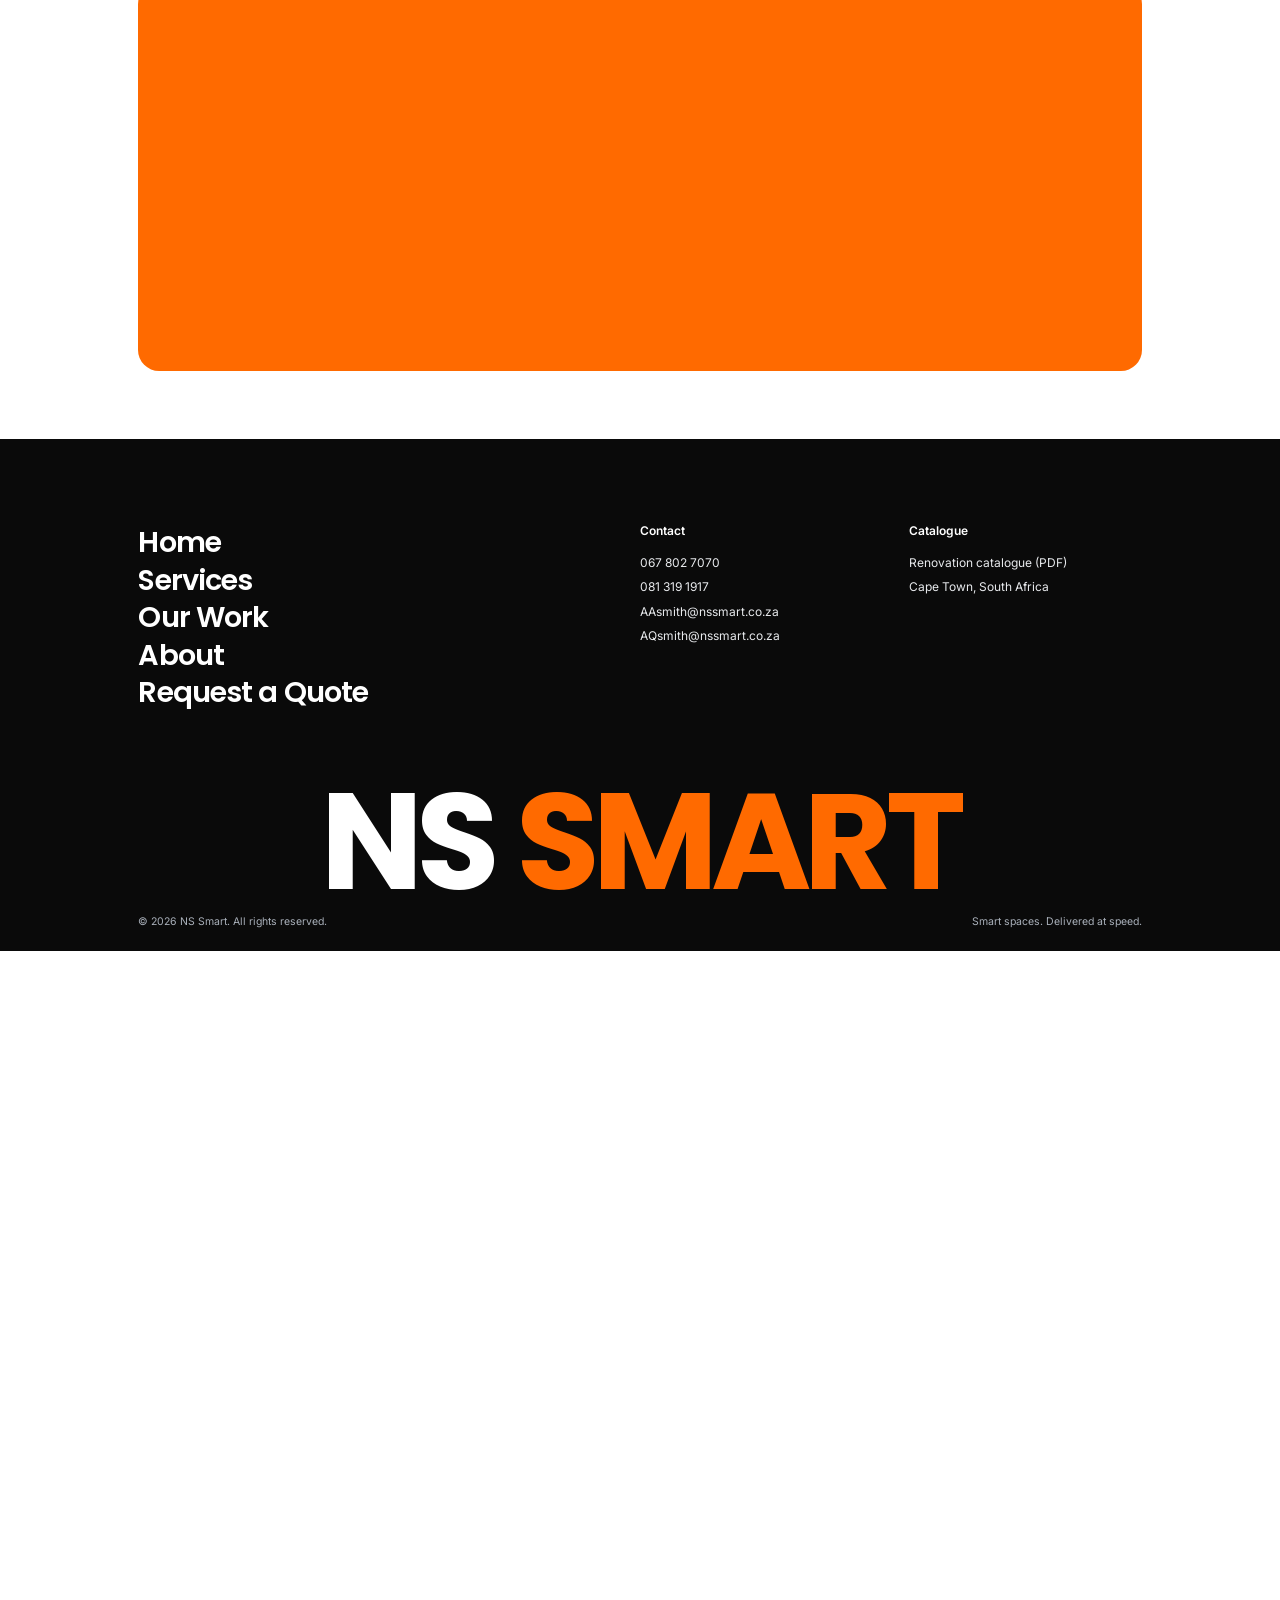
==== commit 170799e1: "Fill the Our Work gallery: 26 more project photos (77 in all) Add the rest of the publishable librar" ====
--- a/projects.html
+++ b/projects.html
@@ -203,6 +203,16 @@
         <button class="gallery__item" type="button" data-project="room-803-deck"><img src="assets/images/projects/room-803-deck/24.webp" loading="lazy" alt="Hardwood steps against white walls"></button>
         <button class="gallery__item" type="button" data-project="room-803-deck"><img src="assets/images/projects/room-803-deck/28.webp" loading="lazy" alt="Close-up of the granite worktop"></button>
         <button class="gallery__item" type="button" data-project="room-803-deck"><img src="assets/images/projects/room-803-deck/29.webp" loading="lazy" alt="Close-up of the floor tiles"></button>
+        <button class="gallery__item" type="button" data-project="room-803-deck"><img src="assets/images/projects/room-803-deck/11.webp" loading="lazy" alt="Hardwood steps up to the rooftop spa with Lion's Head behind"></button>
+        <button class="gallery__item" type="button" data-project="room-803-deck"><img src="assets/images/projects/room-803-deck/03.webp" loading="lazy" alt="Granite bar counter along the glass balustrade"></button>
+        <button class="gallery__item" type="button" data-project="room-803-deck"><img src="assets/images/projects/room-803-deck/14.webp" loading="lazy" alt="Bar stools at a granite counter above the sea"></button>
+        <button class="gallery__item" type="button" data-project="room-803-deck"><img src="assets/images/projects/room-803-deck/10.webp" loading="lazy" alt="Outdoor kitchen and spa deck under Lion's Head"></button>
+        <button class="gallery__item" type="button" data-project="room-803-deck"><img src="assets/images/projects/room-803-deck/20.webp" loading="lazy" alt="Hardwood cupboard doors under a granite top and steel sink"></button>
+        <button class="gallery__item" type="button" data-project="room-803-deck"><img src="assets/images/projects/room-803-deck/25.webp" loading="lazy" alt="Granite bar counter facing the Atlantic"></button>
+        <button class="gallery__item" type="button" data-project="room-803-deck"><img src="assets/images/projects/room-803-deck/21.webp" loading="lazy" alt="Outdoor kitchen with a braai and hardwood doors"></button>
+        <button class="gallery__item" type="button" data-project="room-803-deck"><img src="assets/images/projects/room-803-deck/08.webp" loading="lazy" alt="Wide hardwood steps up to the spa, Lion's Head beyond"></button>
+        <button class="gallery__item" type="button" data-project="room-803-deck"><img src="assets/images/projects/room-803-deck/27.webp" loading="lazy" alt="Looking down the hardwood steps to the outdoor kitchen"></button>
+        <button class="gallery__item" type="button" data-project="room-803-deck"><img src="assets/images/projects/room-803-deck/26.webp" loading="lazy" alt="Wall light, seating and the bar under the pergola"></button>
         <button class="gallery__item" type="button" data-project="lift-lobby"><img src="assets/images/projects/9th-floor-lobby/09.webp" loading="lazy" alt="Lift lobby wrapped in timber slats with cove lighting"></button>
         <button class="gallery__item" type="button" data-project="lift-lobby"><img src="assets/images/projects/9th-floor-lobby/08.webp" loading="lazy" alt="Two lifts set into timber slat cladding"></button>
         <button class="gallery__item" type="button" data-project="lift-lobby"><img src="assets/images/projects/9th-floor-lobby/10.webp" loading="lazy" alt="Timber slats running from the lobby into the corridor"></button>
@@ -212,6 +222,8 @@
         <button class="gallery__item" type="button" data-project="lift-lobby"><img src="assets/images/projects/9th-floor-lobby/03.webp" loading="lazy" alt="Close-up of the slatted wall and cove light"></button>
         <button class="gallery__item" type="button" data-project="lift-lobby"><img src="assets/images/projects/lift-lobby/after-02.webp" loading="lazy" alt="Lift lobby with timber slats and dark lift surrounds"></button>
         <button class="gallery__item" type="button" data-project="lift-lobby"><img src="assets/images/projects/lift-lobby/after-01.webp" loading="lazy" alt="Corridor with navy slatted wall panels"></button>
+        <button class="gallery__item" type="button" data-project="lift-lobby"><img src="assets/images/projects/9th-floor-lobby/02.webp" loading="lazy" alt="Curved timber slats leading down the corridor"></button>
+        <button class="gallery__item" type="button" data-project="lift-lobby"><img src="assets/images/projects/9th-floor-lobby/07.webp" loading="lazy" alt="Corridor with a dark slatted wall and cove lighting"></button>
         <button class="gallery__item" type="button" data-project="bathrooms"><img src="assets/images/projects/bathroom-gallery/completed-05.webp" loading="lazy" alt="Corner spa bath with a frameless glass screen"></button>
         <button class="gallery__item" type="button" data-project="bathrooms"><img src="assets/images/projects/bathroom-gallery/completed-02.webp" loading="lazy" alt="Bathroom with a vanity, window and spa bath"></button>
         <button class="gallery__item" type="button" data-project="bathrooms"><img src="assets/images/projects/bathroom-gallery/completed-01.webp" loading="lazy" alt="Bathroom with a window, vanity and glass screen"></button>
@@ -220,25 +232,39 @@
         <button class="gallery__item" type="button" data-project="bathrooms"><img src="assets/images/projects/bathroom-gallery/completed-06.webp" loading="lazy" alt="Accessible bathroom with a wall-hung toilet"></button>
         <button class="gallery__item" type="button" data-project="bathrooms"><img src="assets/images/projects/suite-bathroom/after-02.webp" loading="lazy" alt="Marble-effect tiles and a glass screen over the bath"></button>
         <button class="gallery__item" type="button" data-project="bathrooms"><img src="assets/images/projects/suite-bathroom/after-01.webp" loading="lazy" alt="Vanity with a stone top and fitted cupboards"></button>
+        <button class="gallery__item" type="button" data-project="bathrooms"><img src="assets/images/projects/suite-bathroom/after-03.webp" loading="lazy" alt="Frameless glass screen over a corner spa bath"></button>
+        <button class="gallery__item" type="button" data-project="bathrooms"><img src="assets/images/projects/suite-bathroom/after-04.webp" loading="lazy" alt="Wall-hung toilet between the vanity and the bath"></button>
         <button class="gallery__item" type="button" data-project="buffet-cladding"><img src="assets/images/projects/buffet-cladding/03.webp" loading="lazy" alt="Buffet counter in front of navy slat cladding"></button>
         <button class="gallery__item" type="button" data-project="buffet-cladding"><img src="assets/images/projects/buffet-cladding/01.webp" loading="lazy" alt="Buffet area with a timber-clad counter"></button>
         <button class="gallery__item" type="button" data-project="buffet-cladding"><img src="assets/images/projects/buffet-cladding/04.webp" loading="lazy" alt="Buffet counter running along the slat wall"></button>
         <button class="gallery__item" type="button" data-project="buffet-cladding"><img src="assets/images/projects/buffet-cladding/08.webp" loading="lazy" alt="Navy slat wall beside a textured column"></button>
         <button class="gallery__item" type="button" data-project="buffet-cladding"><img src="assets/images/projects/buffet-cladding/05.webp" loading="lazy" alt="Lit skirting under the navy slats"></button>
+        <button class="gallery__item" type="button" data-project="buffet-cladding"><img src="assets/images/projects/buffet-cladding/02.webp" loading="lazy" alt="Buffet counter tucked beside a textured column"></button>
+        <button class="gallery__item" type="button" data-project="buffet-cladding"><img src="assets/images/projects/buffet-cladding/07.webp" loading="lazy" alt="Close-up of the navy slat cladding under downlights"></button>
+        <button class="gallery__item" type="button" data-project="buffet-cladding"><img src="assets/images/projects/buffet-cladding/06.webp" loading="lazy" alt="Navy slats rising beside the buffet counter"></button>
         <button class="gallery__item" type="button" data-project="timber-slat-wall"><img src="assets/images/projects/timber-slat-wall/01.webp" loading="lazy" alt="Timber slat wall with pendant lights over a counter"></button>
         <button class="gallery__item" type="button" data-project="timber-slat-wall"><img src="assets/images/projects/timber-slat-wall/02.webp" loading="lazy" alt="Work counter and stools in front of timber slats"></button>
         <button class="gallery__item" type="button" data-project="timber-slat-wall"><img src="assets/images/projects/timber-slat-wall/06.webp" loading="lazy" alt="Timber slat wall with hanging pendants"></button>
         <button class="gallery__item" type="button" data-project="timber-slat-wall"><img src="assets/images/projects/timber-slat-wall/04.webp" loading="lazy" alt="Close-up of the timber slats and a pendant light"></button>
+        <button class="gallery__item" type="button" data-project="timber-slat-wall"><img src="assets/images/projects/timber-slat-wall/05.webp" loading="lazy" alt="Close-up of the timber slats"></button>
         <button class="gallery__item" type="button" data-project="ceilings"><img src="assets/images/projects/ceilings-foyer/04.webp" loading="lazy" alt="Foyer with new bulkheads and a brass pendant"></button>
         <button class="gallery__item" type="button" data-project="ceilings"><img src="assets/images/projects/ceilings-foyer/03.webp" loading="lazy" alt="Layered foyer ceiling around round columns"></button>
         <button class="gallery__item" type="button" data-project="ceilings"><img src="assets/images/projects/ceilings-foyer/02.webp" loading="lazy" alt="Foyer ceiling with a cove light and brass pendant"></button>
         <button class="gallery__item" type="button" data-project="ceilings"><img src="assets/images/projects/ceilings/04.webp" loading="lazy" alt="Boardroom with a new ceiling and downlights"></button>
         <button class="gallery__item" type="button" data-project="ceilings"><img src="assets/images/projects/ceilings/05.webp" loading="lazy" alt="Boardroom ceiling with a dark bulkhead"></button>
         <button class="gallery__item" type="button" data-project="ceilings"><img src="assets/images/projects/ceilings/06.webp" loading="lazy" alt="Gym ceiling with a dark bulkhead"></button>
+        <button class="gallery__item" type="button" data-project="ceilings"><img src="assets/images/projects/ceilings-foyer/01.webp" loading="lazy" alt="Foyer ceiling with brass pendants above a sea-view mural"></button>
+        <button class="gallery__item" type="button" data-project="ceilings"><img src="assets/images/projects/ceilings/01.webp" loading="lazy" alt="Lobby ceiling with a bulkhead and a brass pendant"></button>
+        <button class="gallery__item" type="button" data-project="ceilings"><img src="assets/images/projects/ceilings/02.webp" loading="lazy" alt="Lobby bulkhead with downlights above the stairs"></button>
+        <button class="gallery__item" type="button" data-project="ceilings"><img src="assets/images/projects/ceilings/07.webp" loading="lazy" alt="Gym ceiling with a dark bulkhead and downlights"></button>
         <button class="gallery__item" type="button" data-project="gym"><img src="assets/images/projects/gym/02.webp" loading="lazy" alt="Hotel gym with mirrored walls"></button>
         <button class="gallery__item" type="button" data-project="gym"><img src="assets/images/projects/gym/06.webp" loading="lazy" alt="Gym equipment in front of mirrors"></button>
         <button class="gallery__item" type="button" data-project="gym"><img src="assets/images/projects/gym/01.webp" loading="lazy" alt="Accessible gym bathroom with grab rails"></button>
         <button class="gallery__item" type="button" data-project="gym"><img src="assets/images/projects/gym/08.webp" loading="lazy" alt="Accessible shower with a fold-down seat"></button>
+        <button class="gallery__item" type="button" data-project="gym"><img src="assets/images/projects/gym/07.webp" loading="lazy" alt="Gym equipment reflected in the mirrored wall"></button>
+        <button class="gallery__item" type="button" data-project="gym"><img src="assets/images/projects/gym/03.webp" loading="lazy" alt="Accessible bathroom with a wall-hung toilet and basin"></button>
+        <button class="gallery__item" type="button" data-project="gym"><img src="assets/images/projects/gym/04.webp" loading="lazy" alt="Lit mirror niche between a mural and dark tiles"></button>
+        <button class="gallery__item" type="button" data-project="gym"><img src="assets/images/projects/gym/10.webp" loading="lazy" alt="Mosaic niche and grab rail in the gym bathroom"></button>
       </div>
     </div>
   </section>
